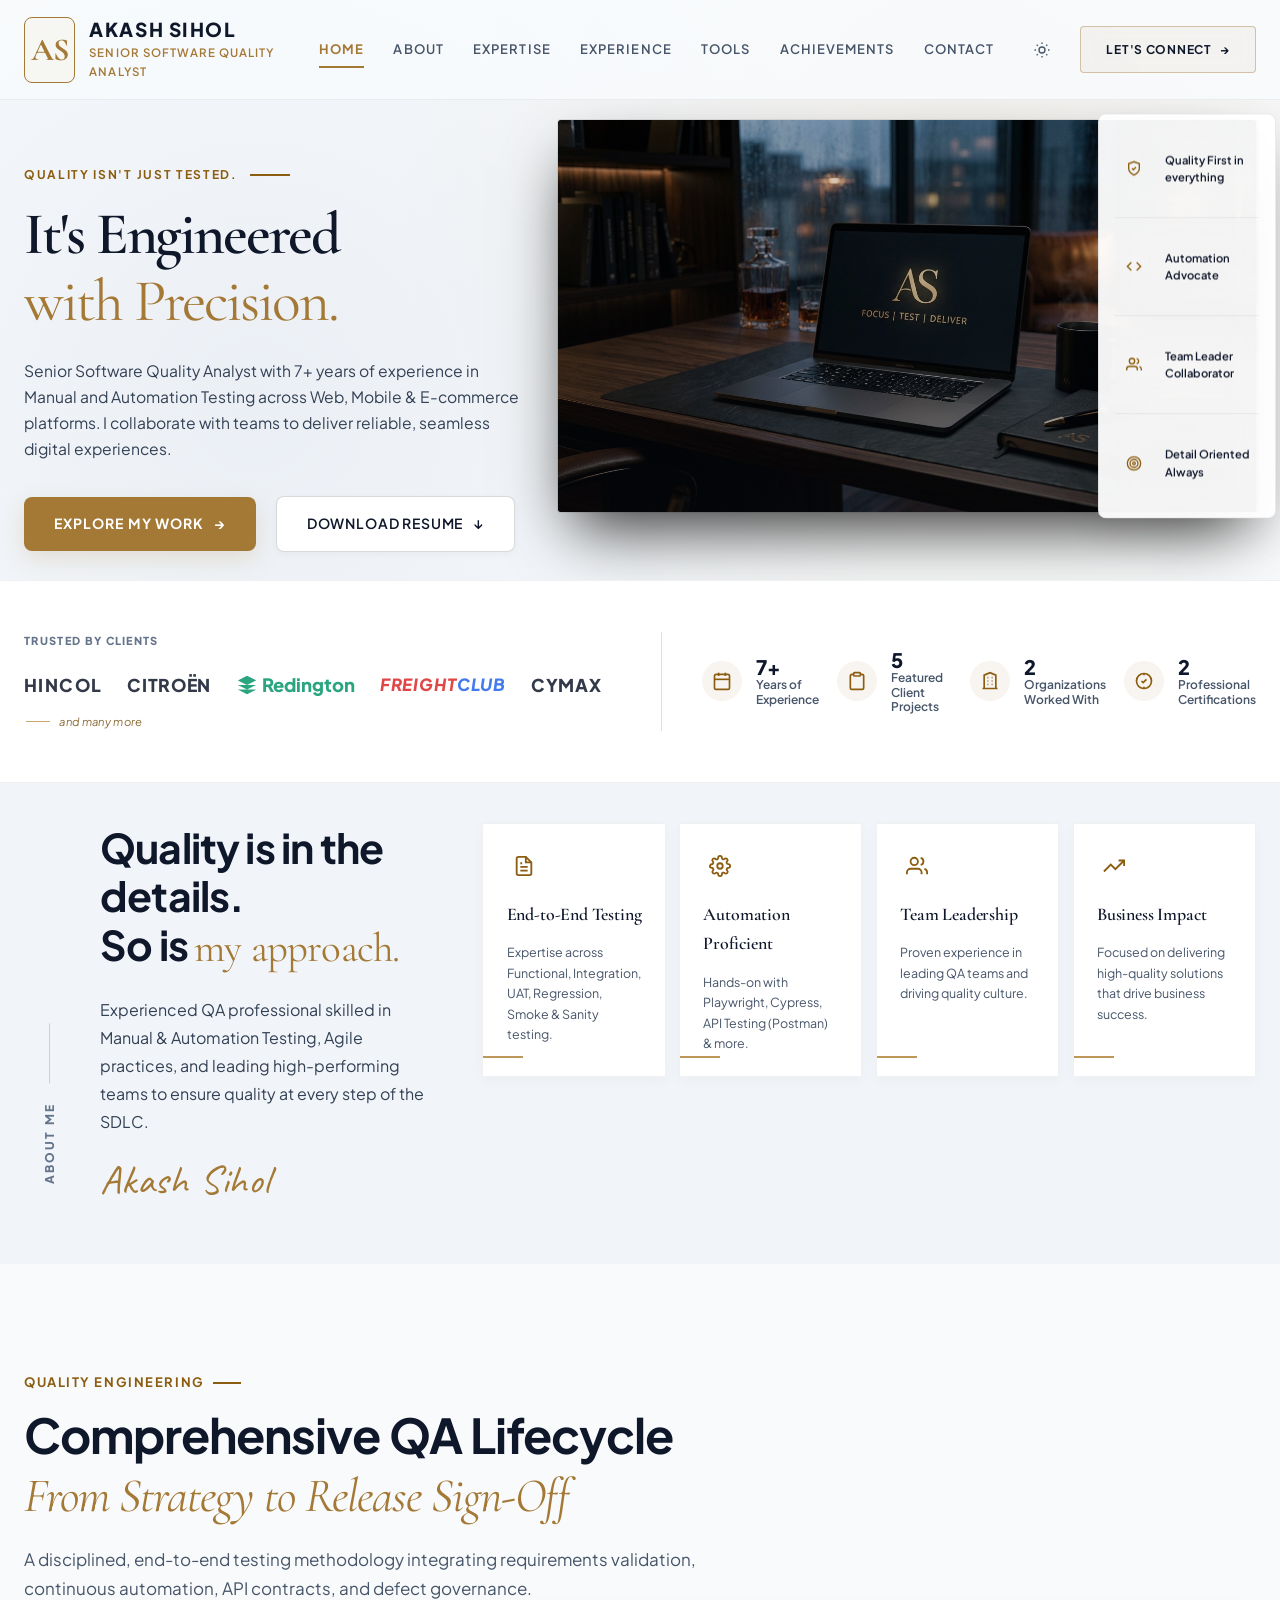
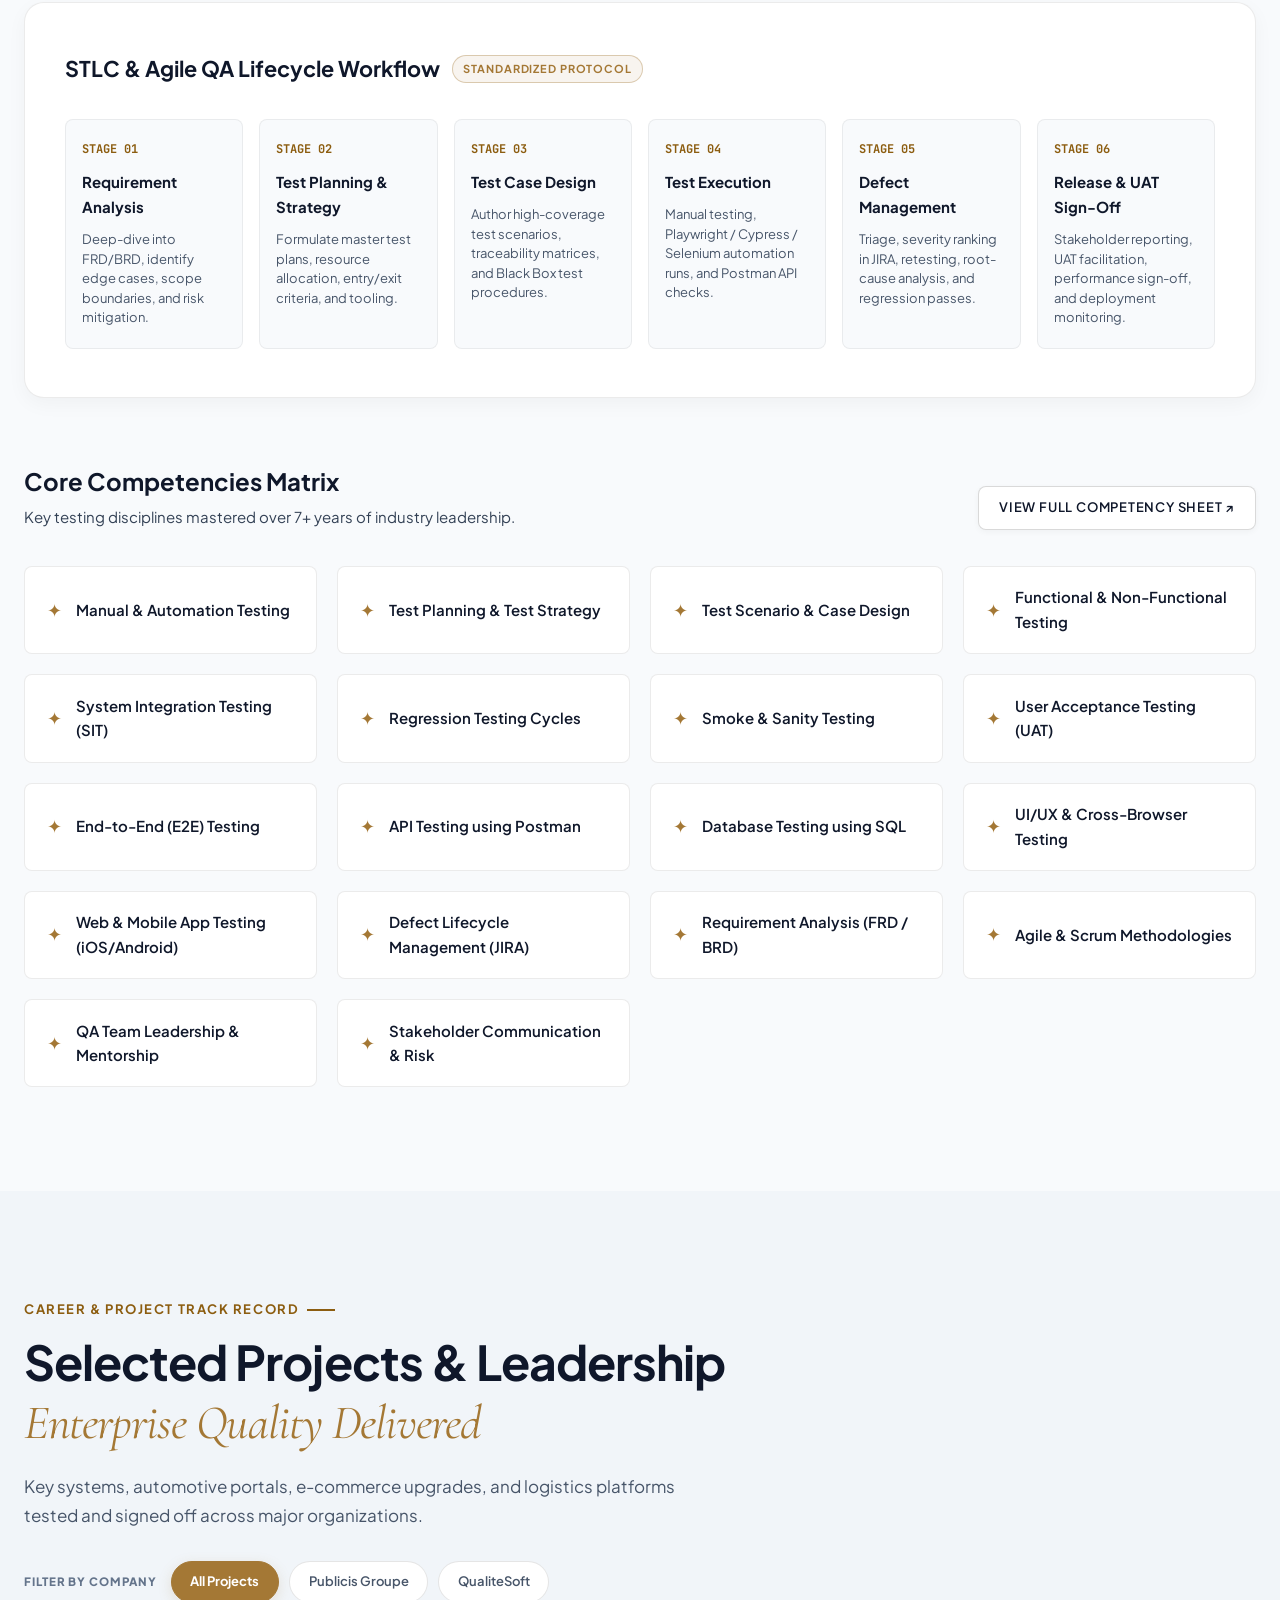
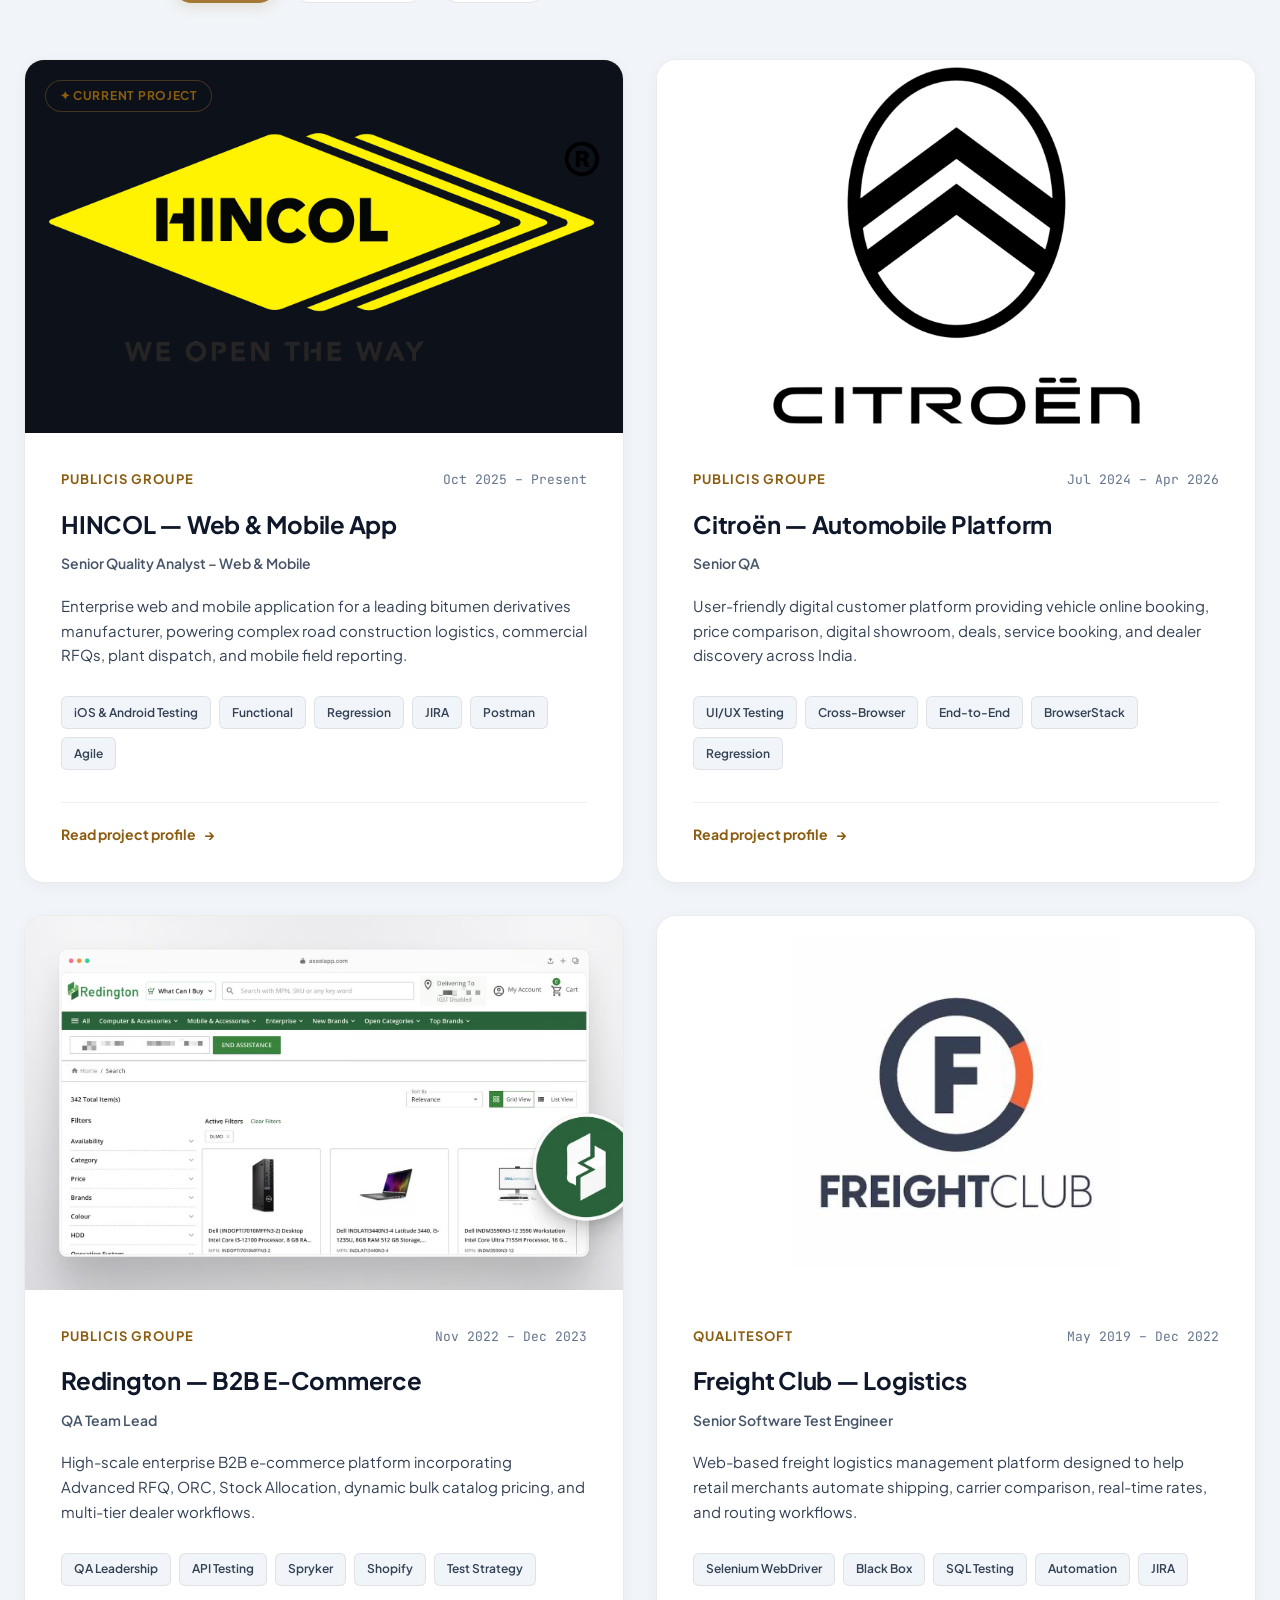
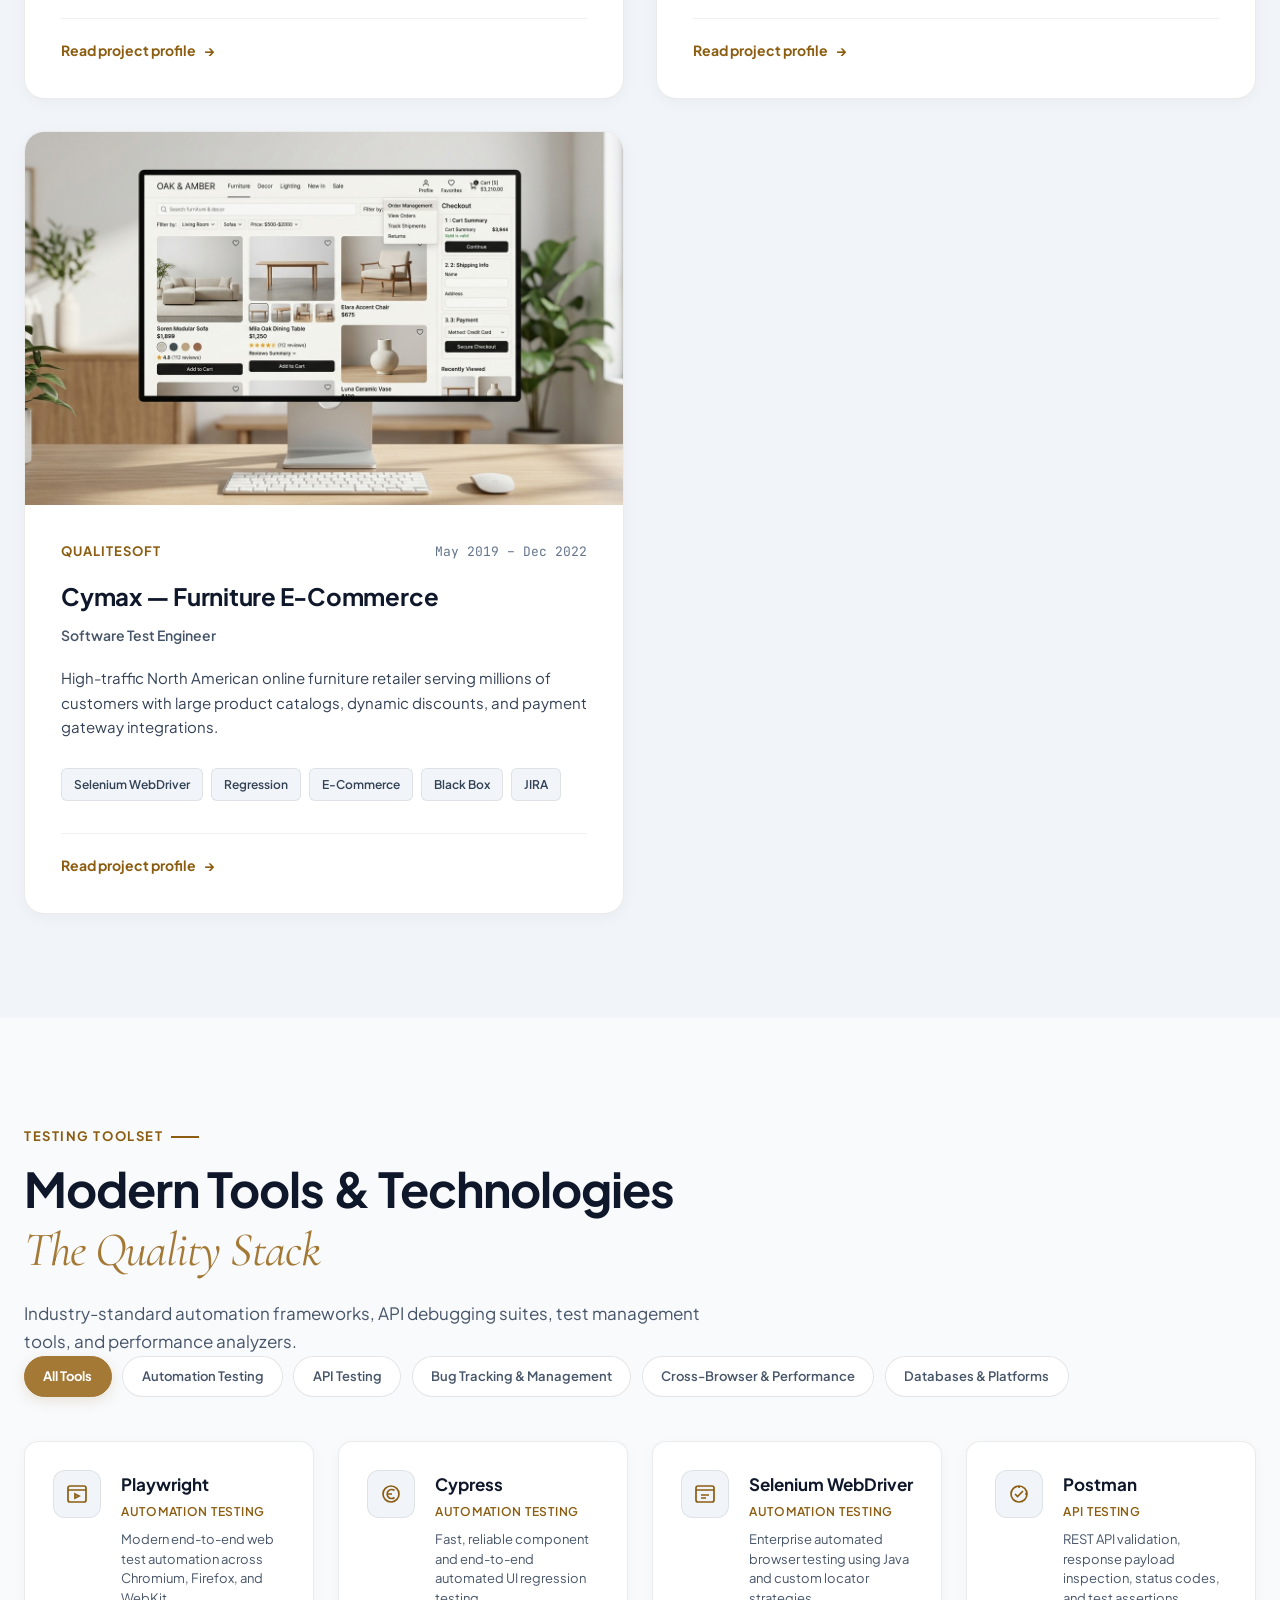
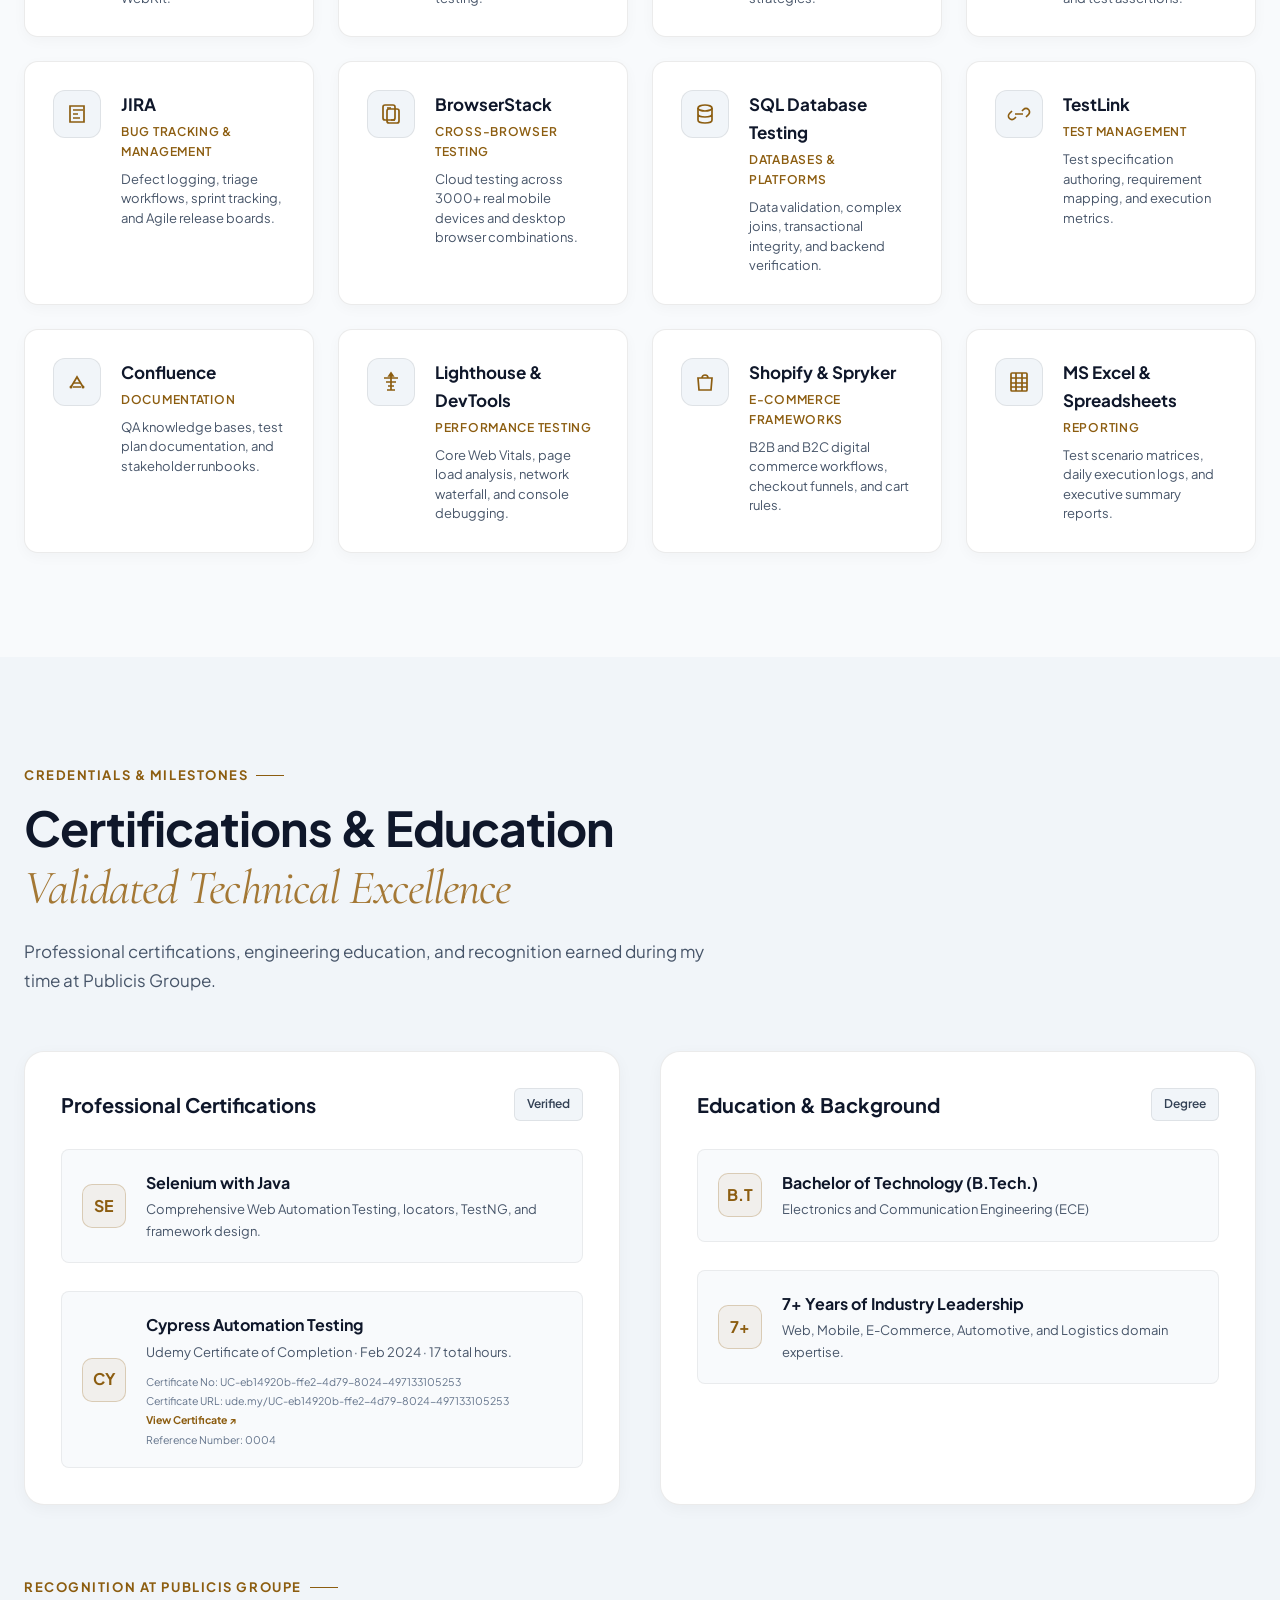
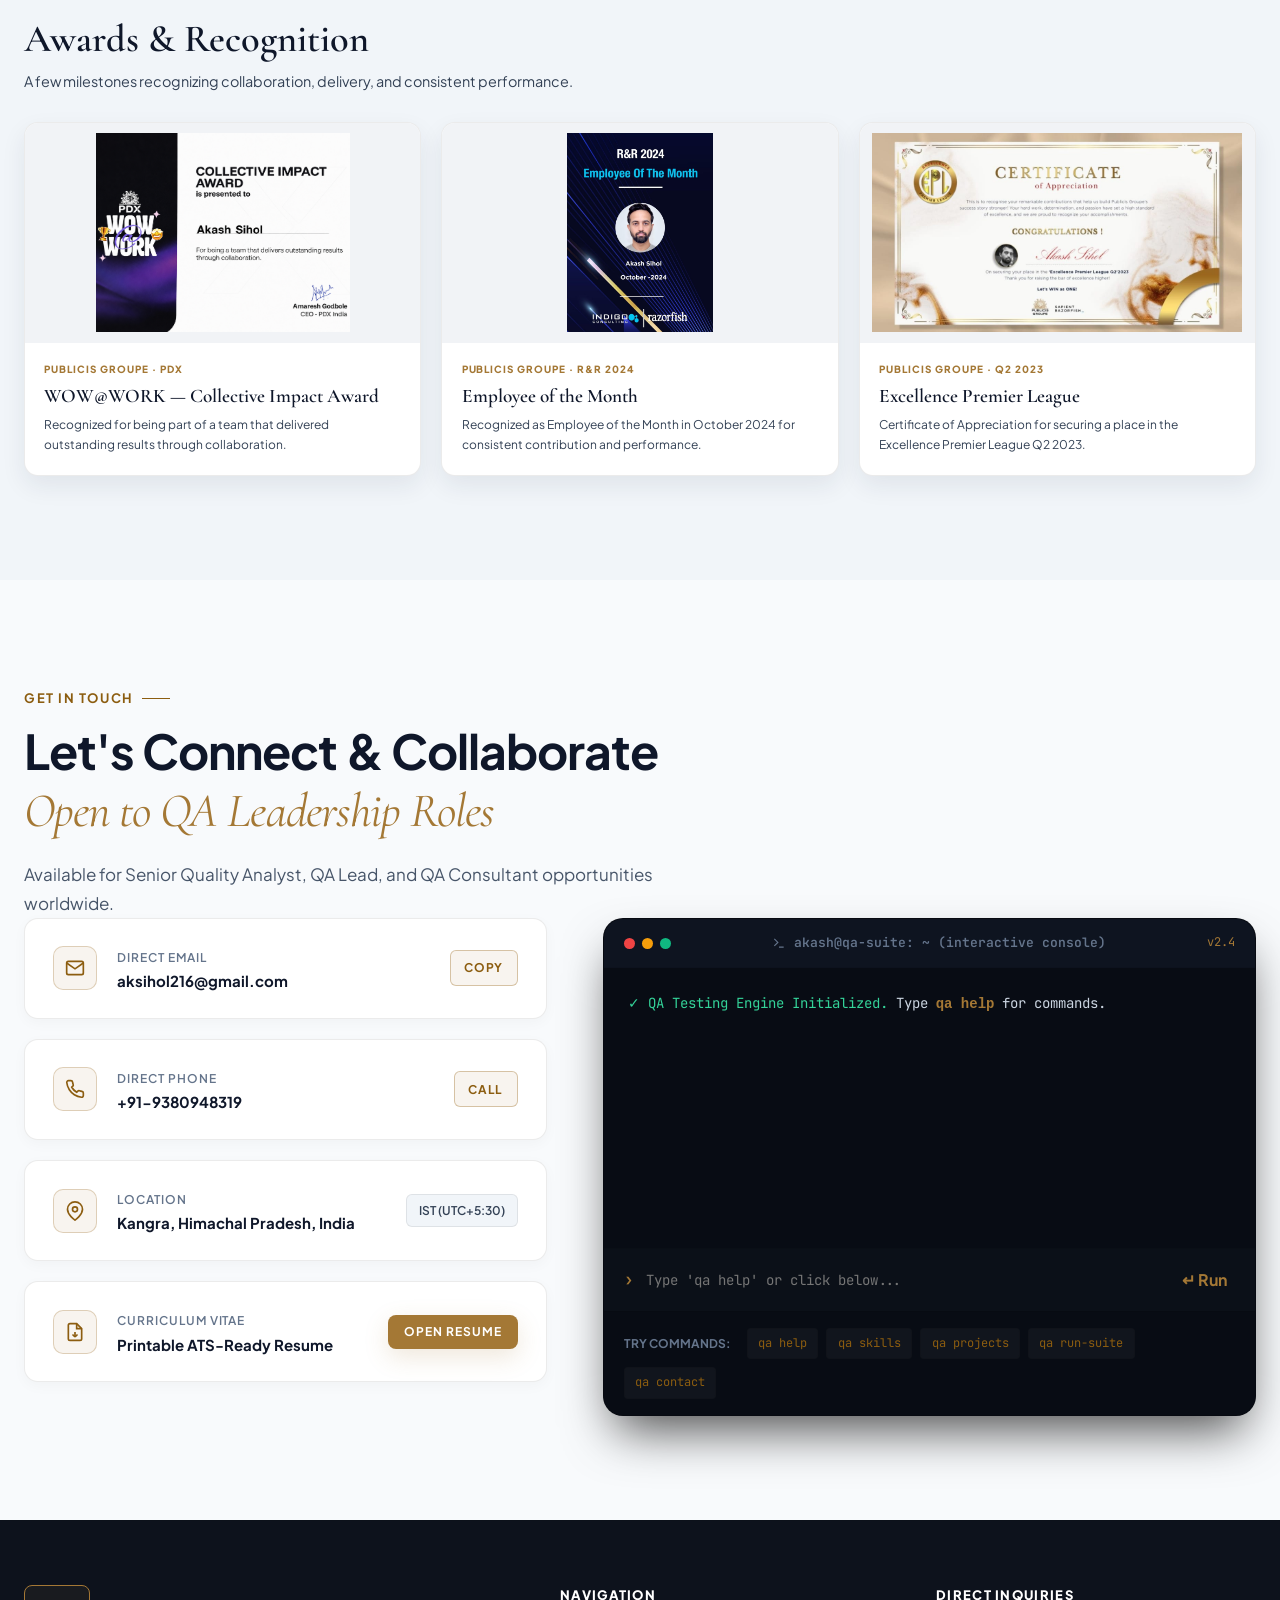
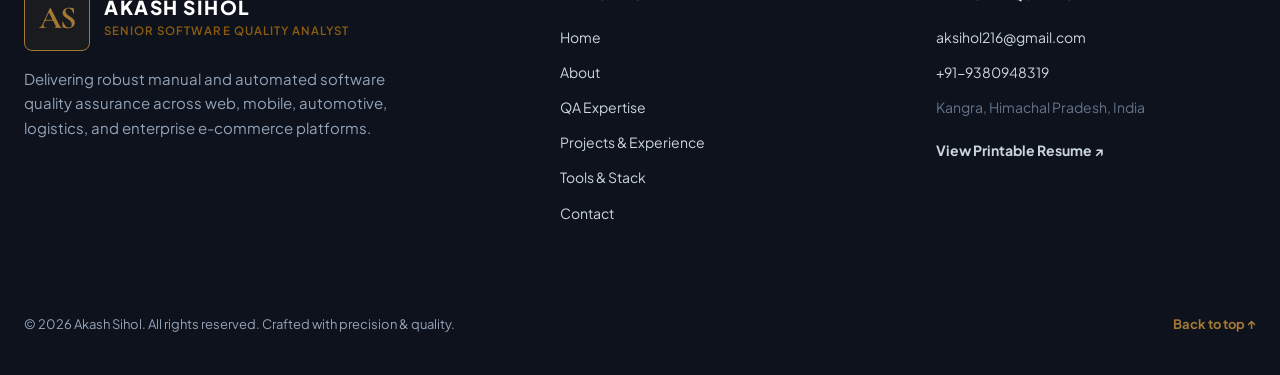
==== index.html @ 84b23ddd "Initial commit: Akash Sihol Portfolio & Resume" ====
<!DOCTYPE html>
<html lang="en" data-theme="light">
<head>
  <meta charset="utf-8" />
  <meta name="viewport" content="width=device-width, initial-scale=1" />
  <meta name="theme-color" content="#f8f9fa" />
  <meta name="color-scheme" content="dark light" />
  <meta name="description" content="Akash Sihol — Senior Quality Analyst &amp; QA Lead with 7+ years of experience in Manual and Automation Testing across Web, Mobile &amp; E-Commerce platforms." />
  <meta name="author" content="Akash Sihol" />
  <meta name="robots" content="index, follow" />
  
  <!-- OpenGraph / Social Meta Tags -->
  <meta property="og:type" content="website" />
  <meta property="og:title" content="Akash Sihol | Senior Quality Analyst &amp; QA Lead" />
  <meta property="og:description" content="7+ years of QA excellence in Manual and Automation Testing across Web, Mobile, Automotive, Logistics &amp; E-Commerce platforms." />
  <meta property="og:image" content="./assets/hero-workspace.jpg" />
  <meta name="twitter:card" content="summary_large_image" />
  <meta name="twitter:title" content="Akash Sihol | Senior Quality Analyst &amp; QA Lead" />
  <meta name="twitter:description" content="7+ years of QA excellence in Manual and Automation Testing across Web, Mobile, Automotive, Logistics &amp; E-Commerce platforms." />
  <meta name="twitter:image" content="./assets/hero-workspace.jpg" />
  
  <title>Akash Sihol | Senior Quality Analyst &amp; QA Lead</title>
  <link rel="stylesheet" href="./style.css?v=20260819-6" />
  
  <!-- JSON-LD Structured Data for SEO -->
  <script type="application/ld+json">
  {
    "@context": "https://schema.org",
    "@type": "Person",
    "name": "Akash Sihol",
    "jobTitle": "Senior Quality Analyst & QA Lead",
    "worksFor": {
      "@type": "Organization",
      "name": "Publicis Groupe"
    },
    "telephone": "+91-9380948319",
    "email": "mailto:aksihol216@gmail.com",
    "address": {
      "@type": "PostalAddress",
      "addressLocality": "Kangra",
      "addressRegion": "Himachal Pradesh",
      "addressCountry": "IN"
    },
    "knowsAbout": [
      "Software Quality Assurance",
      "Manual Testing",
      "Automation Testing",
      "Playwright",
      "Cypress",
      "Selenium WebDriver",
      "Postman API Testing",
      "JIRA",
      "Agile Methodologies"
    ]
  }
  </script>
</head>
<body>

  <!-- Loading Animation -->
  <div class="page-loader" aria-hidden="true">
    <div class="loader-spinner"></div>
  </div>

  <!-- Accessibility Skip Navigation -->
  <a class="skip-link" href="#main-content">Skip to content</a>

  <!-- Top Scroll Progress Bar -->
  <div class="scroll-progress" aria-hidden="true"><span></span></div>

  <!-- Header & Navigation Bar -->
  <header class="site-header">
    <div class="container nav-container">
      <a class="brand" href="#home" aria-label="Akash Sihol Home">
        <div class="brand-logo-box">
          <span class="brand-monogram">AS</span>
        </div>
        <div class="brand-text">
          <span class="brand-name">Akash Sihol</span>
          <span class="brand-role">Senior Software Quality Analyst</span>
        </div>
      </a>

      <!-- Primary Navigation Links -->
      <nav class="nav-menu" id="primary-nav" aria-label="Primary navigation">
        <a class="nav-link" href="#home" aria-current="page">Home</a>
        <a class="nav-link" href="#about" aria-current="false">About</a>
        <a class="nav-link" href="#expertise" aria-current="false">Expertise</a>
        <a class="nav-link" href="#experience" aria-current="false">Experience</a>
        <a class="nav-link" href="#tools" aria-current="false">Tools</a>
        <a class="nav-link" href="#achievements" aria-current="false">Achievements</a>
        <a class="nav-link" href="#contact" aria-current="false">Contact</a>
        <div class="nav-theme-control">
          <button class="nav-theme-toggle" id="nav-theme-toggle" type="button" aria-label="Open theme options" aria-haspopup="menu" aria-expanded="false" title="Theme options">
            <svg viewBox="0 0 24 24" fill="none" stroke="currentColor" stroke-width="1.8" aria-hidden="true"><circle cx="12" cy="12" r="4"/><path d="M12 2v2M12 20v2M4.93 4.93l1.42 1.42M17.65 17.65l1.42 1.42M2 12h2M20 12h2M4.93 19.07l1.42-1.42M17.65 6.35l1.42-1.42"/></svg>
            <span>Theme</span>
            <strong data-theme-value>Light</strong>
            <span class="nav-theme-chevron" aria-hidden="true">⌄</span>
          </button>
          <div class="nav-theme-menu" role="menu">
            <button class="nav-theme-option" type="button" data-theme-choice="dark" role="menuitem">◐ <span>Dark</span></button>
            <button class="nav-theme-option" type="button" data-theme-choice="light" role="menuitem">☼ <span>Light</span></button>
            <button class="nav-theme-option" type="button" data-theme-choice="auto" role="menuitem">◌ <span>Auto</span></button>
          </div>
        </div>
      </nav>

      <!-- Action Buttons & Controls -->
      <div class="header-actions">
        <a class="btn-connect" href="#contact">
          Let's Connect <span class="arrow" aria-hidden="true">→</span>
        </a>

        <!-- Mobile Navigation Hamburger -->
        <button class="icon-btn mobile-toggle" id="mobile-toggle" type="button" aria-expanded="false" aria-label="Toggle navigation menu">
          <svg viewBox="0 0 24 24" fill="none" stroke="currentColor" stroke-width="2"><path d="M3 12h18M3 6h18M3 18h18"/></svg>
        </button>
      </div>
    </div>
  </header>

  <!-- Main Content -->
  <main id="main-content">

    <!-- ==========================================================================
         HERO SECTION (Matching Reference Screenshot)
         ========================================================================== -->
    <section class="hero-section" id="home" data-reveal>
      <div class="container hero-grid">
        <!-- Hero Content (Left) -->
        <div class="hero-content">
          <div class="hero-eyebrow">
            <span>Quality Isn't Just Tested.</span>
            <span class="hero-eyebrow-line" aria-hidden="true"></span>
          </div>

          <h1 class="hero-title">
            It's Engineered
            <span class="hero-title-accent">with Precision.</span>
          </h1>

          <p class="hero-description">
            Senior Software Quality Analyst with 7+ years of experience in Manual and Automation Testing across Web, Mobile &amp; E-commerce platforms. I collaborate with teams to deliver reliable, seamless digital experiences.
          </p>

          <div class="hero-actions">
            <a class="btn-primary" href="#experience">
              Explore My Work <span class="arrow" aria-hidden="true">→</span>
            </a>
            <a class="btn-glass" href="./resume.html" target="_blank" rel="noopener noreferrer">
              Download Resume <span aria-hidden="true">↓</span>
            </a>
          </div>
        </div>

        <!-- Hero Visual (Right) -->
        <div class="hero-visual">
          <div class="hero-visual-card">
            <div class="hero-img-wrap">
              <img class="hero-img" src="./assets/hero-workspace.jpg" alt="Akash Sihol QA Workspace with Laptop displaying FOCUS TEST DELIVER" width="1280" height="720" fetchpriority="high" />
              <div class="hero-visual-overlay"></div>
            </div>
          </div>

          <!-- Side Floating Badges Column (Far Right) -->
          <div class="hero-badge-column" aria-label="Key QA Principles">
            <div class="hero-badge-pill">
              <div class="hero-badge-icon">
                <svg viewBox="0 0 24 24" fill="none" stroke="currentColor" stroke-width="2"><path d="M12 22s8-4 8-10V5l-8-3-8 3v7c0 6 8 10 8 10z"/><path d="m9 12 2 2 4-4"/></svg>
              </div>
              <span class="hero-badge-text">Quality First in everything</span>
            </div>

            <div class="hero-badge-pill">
              <div class="hero-badge-icon">
                <svg viewBox="0 0 24 24" fill="none" stroke="currentColor" stroke-width="2"><polyline points="16 18 22 12 16 6"/><polyline points="8 6 2 12 8 18"/></svg>
              </div>
              <span class="hero-badge-text">Automation Advocate</span>
            </div>

            <div class="hero-badge-pill">
              <div class="hero-badge-icon">
                <svg viewBox="0 0 24 24" fill="none" stroke="currentColor" stroke-width="2"><path d="M17 21v-2a4 4 0 0 0-4-4H5a4 4 0 0 0-4 4v2"/><circle cx="9" cy="7" r="4"/><path d="M23 21v-2a4 4 0 0 0-3-3.87"/><path d="M16 3.13a4 4 0 0 1 0 7.75"/></svg>
              </div>
              <span class="hero-badge-text">Team Leader Collaborator</span>
            </div>

            <div class="hero-badge-pill">
              <div class="hero-badge-icon">
                <svg viewBox="0 0 24 24" fill="none" stroke="currentColor" stroke-width="2"><circle cx="12" cy="12" r="10"/><circle cx="12" cy="12" r="6"/><circle cx="12" cy="12" r="2"/></svg>
              </div>
              <span class="hero-badge-text">Detail Oriented Always</span>
            </div>
          </div>
        </div>
      </div>
    </section>

    <!-- ==========================================================================
         TRUSTED BY CLIENTS & STATS BANNER
         ========================================================================== -->
    <div class="trusted-banner" data-reveal>
      <div class="container trusted-banner-grid">
        <!-- Logos -->
        <div class="trusted-logos-wrap">
          <span class="trusted-label">Trusted By Clients</span>
          <div class="trusted-logos">
            <div class="trusted-logo-items">
              <div class="trusted-logo-item" title="HINCOL">
                <span style="font-weight: 900; font-size: 1.1rem; letter-spacing: 0.08em;">HINCOL</span>
              </div>
              <div class="trusted-logo-item" title="Citroën">
                <span style="font-weight: 800; font-size: 1.1rem; letter-spacing: 0.04em;">CITROËN</span>
              </div>
              <div class="trusted-logo-item" title="Redington">
                <span style="color: #059669; font-weight: 800; font-size: 1.15rem; display: flex; align-items: center; gap: 4px;">
                  <svg width="18" height="18" viewBox="0 0 24 24" fill="currentColor"><path d="M12 2L2 7l10 5 10-5-10-5zM2 17l10 5 10-5M2 12l10 5 10-5"/></svg>
                  Redington
                </span>
              </div>
              <div class="trusted-logo-item" title="Freight Club">
                <span style="color: #dc2626; font-weight: 900; font-size: 1.05rem; font-style: italic; letter-spacing: 0.05em;">FREIGHT<span style="color: #2563eb;">CLUB</span></span>
              </div>
              <div class="trusted-logo-item" title="Cymax">
                <span style="font-weight: 800; font-size: 1.1rem; letter-spacing: 0.04em;">CYMAX</span>
              </div>
            </div>
            <span class="trusted-more">and many more</span>
          </div>
        </div>

        <!-- Quick Stats -->
        <div class="trusted-stats">
          <div class="stat-pill">
            <div class="stat-pill-icon">
              <svg viewBox="0 0 24 24" fill="none" stroke="currentColor" stroke-width="2"><rect x="3" y="4" width="18" height="18" rx="2" ry="2"/><line x1="16" y1="2" x2="16" y2="6"/><line x1="8" y1="2" x2="8" y2="6"/><line x1="3" y1="10" x2="21" y2="10"/></svg>
            </div>
            <div class="stat-pill-info">
              <span class="stat-pill-number" data-counter data-target="7" data-suffix="+">7+</span>
              <span class="stat-pill-title">Years of Experience</span>
            </div>
          </div>

          <div class="stat-pill">
            <div class="stat-pill-icon">
              <svg viewBox="0 0 24 24" fill="none" stroke="currentColor" stroke-width="2"><path d="M16 4h2a2 2 0 0 1 2 2v14a2 2 0 0 1-2 2H6a2 2 0 0 1-2-2V6a2 2 0 0 1 2-2h2"/><rect x="8" y="2" width="8" height="4" rx="1" ry="1"/></svg>
            </div>
            <div class="stat-pill-info">
              <span class="stat-pill-number" data-counter data-target="5">5</span>
              <span class="stat-pill-title">Featured Client Projects</span>
            </div>
          </div>

          <div class="stat-pill">
            <div class="stat-pill-icon">
              <svg viewBox="0 0 24 24" fill="none" stroke="currentColor" stroke-width="2"><path d="M3 21h18M5 21V5l7-3 7 3v16M9 8h1M14 8h1M9 12h1M14 12h1M9 16h1M14 16h1"/></svg>
            </div>
            <div class="stat-pill-info">
              <span class="stat-pill-number" data-counter data-target="2">2</span>
              <span class="stat-pill-title">Organizations Worked With</span>
            </div>
          </div>

          <div class="stat-pill">
            <div class="stat-pill-icon">
              <svg viewBox="0 0 24 24" fill="none" stroke="currentColor" stroke-width="2"><circle cx="12" cy="12" r="9"/><path d="m9 12 2 2 4-4M12 3v2M12 19v2"/></svg>
            </div>
            <div class="stat-pill-info">
              <span class="stat-pill-number" data-counter data-target="2">2</span>
              <span class="stat-pill-title">Professional Certifications</span>
            </div>
          </div>
        </div>
      </div>
    </div>

    <!-- ==========================================================================
         ABOUT ME SECTION (Matching Reference Screenshot)
         ========================================================================== -->
    <section class="section about-section" id="about">
      <div class="container about-grid-layout" data-reveal>
        <!-- Vertical Label -->
        <div class="about-vertical-label">
          <span>ABOUT ME</span>
        </div>

        <!-- Narrative Column -->
        <div class="about-left-col">
          <h2 class="about-headline">
            Quality is in the details.<br />
            So is <span class="highlight-gold">my approach.</span>
          </h2>

          <p class="about-summary-text">
            Experienced QA professional skilled in Manual &amp; Automation Testing, Agile practices, and leading high-performing teams to ensure quality at every step of the SDLC.
          </p>

          <div class="about-signature-wrap">
            <span class="about-signature-img">Akash Sihol</span>
          </div>
        </div>

        <!-- 4 Feature Cards (Right) -->
        <div class="about-cards-grid">
          <!-- Card 1 -->
          <div class="about-feature-card">
            <div class="feature-card-icon">
              <svg viewBox="0 0 24 24" fill="none" stroke="currentColor" stroke-width="2"><path d="M14 2H6a2 2 0 0 0-2 2v16a2 2 0 0 0 2 2h12a2 2 0 0 0 2-2V8z"/><polyline points="14 2 14 8 20 8"/><line x1="16" y1="13" x2="8" y2="13"/><line x1="16" y1="17" x2="8" y2="17"/><polyline points="10 9 9 9 8 9"/></svg>
            </div>
            <h3 class="feature-card-title">End-to-End Testing</h3>
            <p class="feature-card-body">
              Expertise across Functional, Integration, UAT, Regression, Smoke &amp; Sanity testing.
            </p>
          </div>

          <!-- Card 2 -->
          <div class="about-feature-card">
            <div class="feature-card-icon">
              <svg viewBox="0 0 24 24" fill="none" stroke="currentColor" stroke-width="2"><circle cx="12" cy="12" r="3"/><path d="M19.4 15a1.65 1.65 0 0 0 .33 1.82l.06.06a2 2 0 0 1 0 2.83 2 2 0 0 1-2.83 0l-.06-.06a1.65 1.65 0 0 0-1.82-.33 1.65 1.65 0 0 0-1 1.51V21a2 2 0 0 1-2 2 2 2 0 0 1-2-2v-.09A1.65 1.65 0 0 0 9 19.4a1.65 1.65 0 0 0-1.82.33l-.06.06a2 2 0 0 1-2.83 0 2 2 0 0 1 0-2.83l.06-.06a1.65 1.65 0 0 0 .33-1.82 1.65 1.65 0 0 0-1.51-1H3a2 2 0 0 1-2-2 2 2 0 0 1 2-2h.09A1.65 1.65 0 0 0 4.6 9a1.65 1.65 0 0 0-.33-1.82l-.06-.06a2 2 0 0 1 0-2.83 2 2 0 0 1 2.83 0l.06.06a1.65 1.65 0 0 0 1.82.33H9a1.65 1.65 0 0 0 1-1.51V3a2 2 0 0 1 2-2 2 2 0 0 1 2 2v.09a1.65 1.65 0 0 0 1 1.51 1.65 1.65 0 0 0 1.82-.33l.06-.06a2 2 0 0 1 2.83 0 2 2 0 0 1 0 2.83l-.06.06a1.65 1.65 0 0 0-.33 1.82V9a1.65 1.65 0 0 0 1.51 1H21a2 2 0 0 1 2 2 2 2 0 0 1-2 2h-.09a1.65 1.65 0 0 0-1.51 1z"/></svg>
            </div>
            <h3 class="feature-card-title">Automation Proficient</h3>
            <p class="feature-card-body">
              Hands-on with Playwright, Cypress, API Testing (Postman) &amp; more.
            </p>
          </div>

          <!-- Card 3 -->
          <div class="about-feature-card">
            <div class="feature-card-icon">
              <svg viewBox="0 0 24 24" fill="none" stroke="currentColor" stroke-width="2"><path d="M17 21v-2a4 4 0 0 0-4-4H5a4 4 0 0 0-4 4v2"/><circle cx="9" cy="7" r="4"/><path d="M23 21v-2a4 4 0 0 0-3-3.87"/><path d="M16 3.13a4 4 0 0 1 0 7.75"/></svg>
            </div>
            <h3 class="feature-card-title">Team Leadership</h3>
            <p class="feature-card-body">
              Proven experience in leading QA teams and driving quality culture.
            </p>
          </div>

          <!-- Card 4 -->
          <div class="about-feature-card">
            <div class="feature-card-icon">
              <svg viewBox="0 0 24 24" fill="none" stroke="currentColor" stroke-width="2"><polyline points="23 6 13.5 15.5 8.5 10.5 1 18"/><polyline points="17 6 23 6 23 12"/></svg>
            </div>
            <h3 class="feature-card-title">Business Impact</h3>
            <p class="feature-card-body">
              Focused on delivering high-quality solutions that drive business success.
            </p>
          </div>
        </div>
      </div>
    </section>

    <!-- ==========================================================================
         EXPERTISE & QA LIFECYCLE SECTION
         ========================================================================== -->
    <section class="section expertise-section" id="expertise">
      <div class="container">
        <div class="section-heading" data-reveal>
          <span class="section-tag">Quality Engineering</span>
          <h2 class="section-title">Comprehensive QA Lifecycle <br /><em>From Strategy to Release Sign-Off</em></h2>
          <p class="section-desc">A disciplined, end-to-end testing methodology integrating requirements validation, continuous automation, API contracts, and defect governance.</p>
        </div>

        <!-- QA Pipeline Workflow -->
        <div class="qa-workflow-shell" data-reveal>
          <div class="qa-workflow-title">
            <span>STLC &amp; Agile QA Lifecycle Workflow</span>
            <span class="badge">Standardized Protocol</span>
          </div>
          <div class="qa-pipeline-grid">
            <div class="qa-pipeline-step">
              <span class="qa-step-num">STAGE 01</span>
              <h4 class="qa-step-name">Requirement Analysis</h4>
              <p class="qa-step-desc">Deep-dive into FRD/BRD, identify edge cases, scope boundaries, and risk mitigation.</p>
            </div>

            <div class="qa-pipeline-step">
              <span class="qa-step-num">STAGE 02</span>
              <h4 class="qa-step-name">Test Planning &amp; Strategy</h4>
              <p class="qa-step-desc">Formulate master test plans, resource allocation, entry/exit criteria, and tooling.</p>
            </div>

            <div class="qa-pipeline-step">
              <span class="qa-step-num">STAGE 03</span>
              <h4 class="qa-step-name">Test Case Design</h4>
              <p class="qa-step-desc">Author high-coverage test scenarios, traceability matrices, and Black Box test procedures.</p>
            </div>

            <div class="qa-pipeline-step">
              <span class="qa-step-num">STAGE 04</span>
              <h4 class="qa-step-name">Test Execution</h4>
              <p class="qa-step-desc">Manual testing, Playwright / Cypress / Selenium automation runs, and Postman API checks.</p>
            </div>

            <div class="qa-pipeline-step">
              <span class="qa-step-num">STAGE 05</span>
              <h4 class="qa-step-name">Defect Management</h4>
              <p class="qa-step-desc">Triage, severity ranking in JIRA, retesting, root-cause analysis, and regression passes.</p>
            </div>

            <div class="qa-pipeline-step">
              <span class="qa-step-num">STAGE 06</span>
              <h4 class="qa-step-name">Release &amp; UAT Sign-Off</h4>
              <p class="qa-step-desc">Stakeholder reporting, UAT facilitation, performance sign-off, and deployment monitoring.</p>
            </div>
          </div>
        </div>

        <!-- Core Competencies Matrix -->
        <div class="competencies-header" data-reveal>
          <div>
            <h3 style="font-size: 1.5rem; font-weight: 700; color: var(--text-heading);">Core Competencies Matrix</h3>
            <p style="color: var(--text-secondary); font-size: 0.9375rem; margin-top: 0.25rem;">Key testing disciplines mastered over 7+ years of industry leadership.</p>
          </div>
          <a class="btn-glass" href="./resume.html" target="_blank" style="padding: 0.65rem 1.25rem; font-size: 0.8125rem;">View Full Competency Sheet ↗</a>
        </div>

        <div class="competencies-tag-cloud" data-reveal>
          <div class="competency-item"><span class="competency-icon">✦</span><span class="competency-label">Manual &amp; Automation Testing</span></div>
          <div class="competency-item"><span class="competency-icon">✦</span><span class="competency-label">Test Planning &amp; Test Strategy</span></div>
          <div class="competency-item"><span class="competency-icon">✦</span><span class="competency-label">Test Scenario &amp; Case Design</span></div>
          <div class="competency-item"><span class="competency-icon">✦</span><span class="competency-label">Functional &amp; Non-Functional Testing</span></div>
          <div class="competency-item"><span class="competency-icon">✦</span><span class="competency-label">System Integration Testing (SIT)</span></div>
          <div class="competency-item"><span class="competency-icon">✦</span><span class="competency-label">Regression Testing Cycles</span></div>
          <div class="competency-item"><span class="competency-icon">✦</span><span class="competency-label">Smoke &amp; Sanity Testing</span></div>
          <div class="competency-item"><span class="competency-icon">✦</span><span class="competency-label">User Acceptance Testing (UAT)</span></div>
          <div class="competency-item"><span class="competency-icon">✦</span><span class="competency-label">End-to-End (E2E) Testing</span></div>
          <div class="competency-item"><span class="competency-icon">✦</span><span class="competency-label">API Testing using Postman</span></div>
          <div class="competency-item"><span class="competency-icon">✦</span><span class="competency-label">Database Testing using SQL</span></div>
          <div class="competency-item"><span class="competency-icon">✦</span><span class="competency-label">UI/UX &amp; Cross-Browser Testing</span></div>
          <div class="competency-item"><span class="competency-icon">✦</span><span class="competency-label">Web &amp; Mobile App Testing (iOS/Android)</span></div>
          <div class="competency-item"><span class="competency-icon">✦</span><span class="competency-label">Defect Lifecycle Management (JIRA)</span></div>
          <div class="competency-item"><span class="competency-icon">✦</span><span class="competency-label">Requirement Analysis (FRD / BRD)</span></div>
          <div class="competency-item"><span class="competency-icon">✦</span><span class="competency-label">Agile &amp; Scrum Methodologies</span></div>
          <div class="competency-item"><span class="competency-icon">✦</span><span class="competency-label">QA Team Leadership &amp; Mentorship</span></div>
          <div class="competency-item"><span class="competency-icon">✦</span><span class="competency-label">Stakeholder Communication &amp; Risk</span></div>
        </div>
      </div>
    </section>

    <!-- ==========================================================================
         EXPERIENCE & SELECTED PROJECTS SECTION
         ========================================================================== -->
    <section class="section projects-section" id="experience">
      <div class="container">
        <div class="section-heading" data-reveal>
          <span class="section-tag">Career &amp; Project Track Record</span>
          <h2 class="section-title">Selected Projects &amp; Leadership <br /><em>Enterprise Quality Delivered</em></h2>
          <p class="section-desc">Key systems, automotive portals, e-commerce upgrades, and logistics platforms tested and signed off across major organizations.</p>
        </div>

        <div class="projects-filter-bar" data-reveal aria-label="Filter projects by company">
          <span class="projects-filter-label">Filter by company</span>
          <button class="projects-filter-btn is-active" type="button" data-project-filter="all" aria-pressed="true">All Projects</button>
          <button class="projects-filter-btn" type="button" data-project-filter="publicis" aria-pressed="false">Publicis Groupe</button>
          <button class="projects-filter-btn" type="button" data-project-filter="qualitesoft" aria-pressed="false">QualiteSoft</button>
        </div>

        <div class="project-grid">

          <!-- 1. HINCOL (Featured) -->
          <article class="project-card project-card--hincol" data-reveal data-company="publicis">
            <div class="project-media-wrap">
              <span class="project-badge-pill">✦ Current Project</span>
              <img class="project-media" src="./assets/hincol-crm.png" alt="HINCOL Web and Mobile Project interface" loading="lazy" />
            </div>
            <div class="project-content">
              <div>
                <div class="project-meta-row">
                  <span class="project-company">Publicis Groupe</span>
                  <span class="project-period">Oct 2025 – Present</span>
                </div>
                <h3 class="project-title">HINCOL — Web &amp; Mobile App</h3>
                <p class="project-role-badge">Senior Quality Analyst – Web &amp; Mobile</p>
                <p class="project-description">
                  Enterprise web and mobile application for a leading bitumen derivatives manufacturer, powering complex road construction logistics, commercial RFQs, plant dispatch, and mobile field reporting.
                </p>
                <div class="project-tags">
                  <span class="tag">iOS &amp; Android Testing</span>
                  <span class="tag">Functional</span>
                  <span class="tag">Regression</span>
                  <span class="tag">JIRA</span>
                  <span class="tag">Postman</span>
                  <span class="tag">Agile</span>
                </div>
              </div>
              <div class="project-card-footer">
                <button class="btn-project-read" type="button" data-open-project="hincol">
                  Read project profile <span aria-hidden="true">→</span>
                </button>
              </div>
            </div>
          </article>

          <!-- 2. Citroen -->
          <article class="project-card" data-reveal data-company="publicis">
            <div class="project-media-wrap">
              <img class="project-media" src="./assets/citroen.png" alt="Citroën Automobile Platform interface" loading="lazy" />
            </div>
            <div class="project-content">
              <div>
                <div class="project-meta-row">
                  <span class="project-company">Publicis Groupe</span>
                  <span class="project-period">Jul 2024 – Apr 2026</span>
                </div>
                <h3 class="project-title">Citroën — Automobile Platform</h3>
                <p class="project-role-badge">Senior QA</p>
                <p class="project-description">
                  User-friendly digital customer platform providing vehicle online booking, price comparison, digital showroom, deals, service booking, and dealer discovery across India.
                </p>
                <div class="project-tags">
                  <span class="tag">UI/UX Testing</span>
                  <span class="tag">Cross-Browser</span>
                  <span class="tag">End-to-End</span>
                  <span class="tag">BrowserStack</span>
                  <span class="tag">Regression</span>
                </div>
              </div>
              <div class="project-card-footer">
                <button class="btn-project-read" type="button" data-open-project="citroen">
                  Read project profile <span aria-hidden="true">→</span>
                </button>
              </div>
            </div>
          </article>

          <!-- 3. Redington -->
          <article class="project-card" data-reveal data-company="publicis">
            <div class="project-media-wrap">
              <img class="project-media" src="./assets/redington-catalogue-fixed.png" alt="Redington B2B product catalogue and search interface" loading="lazy" />
            </div>
            <div class="project-content">
              <div>
                <div class="project-meta-row">
                  <span class="project-company">Publicis Groupe</span>
                  <span class="project-period">Nov 2022 – Dec 2023</span>
                </div>
                <h3 class="project-title">Redington — B2B E-Commerce</h3>
                <p class="project-role-badge">QA Team Lead</p>
                <p class="project-description">
                  High-scale enterprise B2B e-commerce platform incorporating Advanced RFQ, ORC, Stock Allocation, dynamic bulk catalog pricing, and multi-tier dealer workflows.
                </p>
                <div class="project-tags">
                  <span class="tag">QA Leadership</span>
                  <span class="tag">API Testing</span>
                  <span class="tag">Spryker</span>
                  <span class="tag">Shopify</span>
                  <span class="tag">Test Strategy</span>
                </div>
              </div>
              <div class="project-card-footer">
                <button class="btn-project-read" type="button" data-open-project="redington">
                  Read project profile <span aria-hidden="true">→</span>
                </button>
              </div>
            </div>
          </article>

          <!-- 4. Freight Club -->
          <article class="project-card project-card--logo" data-reveal data-company="qualitesoft">
            <div class="project-media-wrap">
              <img class="project-media" src="./assets/freight-club-fixed.png" alt="Freight Club logo" loading="lazy" />
            </div>
            <div class="project-content">
              <div>
                <div class="project-meta-row">
                  <span class="project-company">QualiteSoft</span>
                  <span class="project-period">May 2019 – Dec 2022</span>
                </div>
                <h3 class="project-title">Freight Club — Logistics</h3>
                <p class="project-role-badge">Senior Software Test Engineer</p>
                <p class="project-description">
                  Web-based freight logistics management platform designed to help retail merchants automate shipping, carrier comparison, real-time rates, and routing workflows.
                </p>
                <div class="project-tags">
                  <span class="tag">Selenium WebDriver</span>
                  <span class="tag">Black Box</span>
                  <span class="tag">SQL Testing</span>
                  <span class="tag">Automation</span>
                  <span class="tag">JIRA</span>
                </div>
              </div>
              <div class="project-card-footer">
                <button class="btn-project-read" type="button" data-open-project="freight-club">
                  Read project profile <span aria-hidden="true">→</span>
                </button>
              </div>
            </div>
          </article>

          <!-- 5. Cymax -->
          <article class="project-card" data-reveal data-company="qualitesoft">
            <div class="project-media-wrap">
              <img class="project-media" src="./assets/cymax-retail.jpg" alt="Cymax Furniture E-Commerce Retail platform" loading="lazy" />
            </div>
            <div class="project-content">
              <div>
                <div class="project-meta-row">
                  <span class="project-company">QualiteSoft</span>
                  <span class="project-period">May 2019 – Dec 2022</span>
                </div>
                <h3 class="project-title">Cymax — Furniture E-Commerce</h3>
                <p class="project-role-badge">Software Test Engineer</p>
                <p class="project-description">
                  High-traffic North American online furniture retailer serving millions of customers with large product catalogs, dynamic discounts, and payment gateway integrations.
                </p>
                <div class="project-tags">
                  <span class="tag">Selenium WebDriver</span>
                  <span class="tag">Regression</span>
                  <span class="tag">E-Commerce</span>
                  <span class="tag">Black Box</span>
                  <span class="tag">JIRA</span>
                </div>
              </div>
              <div class="project-card-footer">
                <button class="btn-project-read" type="button" data-open-project="cymax">
                  Read project profile <span aria-hidden="true">→</span>
                </button>
              </div>
            </div>
          </article>

        </div>
      </div>
    </section>

    <!-- ==========================================================================
         TOOLS & TECHNOLOGIES SECTION
         ========================================================================== -->
    <section class="section tools-section" id="tools">
      <div class="container">
        <div class="section-heading" data-reveal>
          <span class="section-tag">Testing Toolset</span>
          <h2 class="section-title">Modern Tools &amp; Technologies <br /><em>The Quality Stack</em></h2>
          <p class="section-desc">Industry-standard automation frameworks, API debugging suites, test management tools, and performance analyzers.</p>
        </div>

        <!-- Filter Bar -->
        <div class="tools-filter-bar" data-reveal>
          <button class="tools-filter-btn is-active" type="button" data-filter="all">All Tools</button>
          <button class="tools-filter-btn" type="button" data-filter="automation">Automation Testing</button>
          <button class="tools-filter-btn" type="button" data-filter="api">API Testing</button>
          <button class="tools-filter-btn" type="button" data-filter="management">Bug Tracking &amp; Management</button>
          <button class="tools-filter-btn" type="button" data-filter="cross-browser">Cross-Browser &amp; Performance</button>
          <button class="tools-filter-btn" type="button" data-filter="platform">Databases &amp; Platforms</button>
        </div>

        <!-- Tools Grid -->
        <div class="tools-grid" data-reveal>

          <!-- Playwright -->
          <div class="tool-card" data-category="automation">
            <div class="tool-icon-box"><svg viewBox="0 0 24 24" fill="none" stroke="currentColor" stroke-width="1.7" aria-hidden="true"><rect x="3" y="4" width="18" height="16" rx="2"/><path d="M3 8h18M10 12l4 2-4 2z"/></svg></div>
            <div class="tool-details">
              <h3 class="tool-name">Playwright</h3>
              <span class="tool-category">Automation Testing</span>
              <p class="tool-description">Modern end-to-end web test automation across Chromium, Firefox, and WebKit.</p>
            </div>
          </div>

          <!-- Cypress -->
          <div class="tool-card" data-category="automation">
            <div class="tool-icon-box"><svg viewBox="0 0 24 24" fill="none" stroke="currentColor" stroke-width="1.7" aria-hidden="true"><circle cx="12" cy="12" r="8"/><path d="M15.5 8.5a4.5 4.5 0 1 0 0 7M8 12h5"/></svg></div>
            <div class="tool-details">
              <h3 class="tool-name">Cypress</h3>
              <span class="tool-category">Automation Testing</span>
              <p class="tool-description">Fast, reliable component and end-to-end automated UI regression testing.</p>
            </div>
          </div>

          <!-- Selenium WebDriver -->
          <div class="tool-card" data-category="automation">
            <div class="tool-icon-box"><svg viewBox="0 0 24 24" fill="none" stroke="currentColor" stroke-width="1.7" aria-hidden="true"><rect x="3" y="4" width="18" height="16" rx="2"/><path d="M3 8h18M7 6h.01M10 6h.01M13 6h.01M8 13h8M8 16h5"/></svg></div>
            <div class="tool-details">
              <h3 class="tool-name">Selenium WebDriver</h3>
              <span class="tool-category">Automation Testing</span>
              <p class="tool-description">Enterprise automated browser testing using Java and custom locator strategies.</p>
            </div>
          </div>

          <!-- Postman -->
          <div class="tool-card" data-category="api">
            <div class="tool-icon-box"><svg viewBox="0 0 24 24" fill="none" stroke="currentColor" stroke-width="1.7" aria-hidden="true"><circle cx="12" cy="12" r="8"/><path d="m8 12 2.5 2.5L16 9M12 4v2M20 12h-2"/></svg></div>
            <div class="tool-details">
              <h3 class="tool-name">Postman</h3>
              <span class="tool-category">API Testing</span>
              <p class="tool-description">REST API validation, response payload inspection, status codes, and test assertions.</p>
            </div>
          </div>

          <!-- JIRA -->
          <div class="tool-card" data-category="management">
            <div class="tool-icon-box"><svg viewBox="0 0 24 24" fill="none" stroke="currentColor" stroke-width="1.7" aria-hidden="true"><path d="M5 4h14v16H5zM8 8h8M8 12h5M8 16h7"/><circle cx="17" cy="8" r="1" fill="currentColor" stroke="none"/></svg></div>
            <div class="tool-details">
              <h3 class="tool-name">JIRA</h3>
              <span class="tool-category">Bug Tracking &amp; Management</span>
              <p class="tool-description">Defect logging, triage workflows, sprint tracking, and Agile release boards.</p>
            </div>
          </div>

          <!-- BrowserStack -->
          <div class="tool-card" data-category="cross-browser">
            <div class="tool-icon-box"><svg viewBox="0 0 24 24" fill="none" stroke="currentColor" stroke-width="1.7" aria-hidden="true"><rect x="4" y="3" width="12" height="15" rx="2"/><rect x="8" y="7" width="12" height="14" rx="2"/><path d="M8 6h4M12 18h4"/></svg></div>
            <div class="tool-details">
              <h3 class="tool-name">BrowserStack</h3>
              <span class="tool-category">Cross-Browser Testing</span>
              <p class="tool-description">Cloud testing across 3000+ real mobile devices and desktop browser combinations.</p>
            </div>
          </div>

          <!-- SQL Database -->
          <div class="tool-card" data-category="platform">
            <div class="tool-icon-box"><svg viewBox="0 0 24 24" fill="none" stroke="currentColor" stroke-width="1.7" aria-hidden="true"><ellipse cx="12" cy="6" rx="7" ry="3"/><path d="M5 6v6c0 1.7 3.1 3 7 3s7-1.3 7-3V6M5 12v6c0 1.7 3.1 3 7 3s7-1.3 7-3v-6"/></svg></div>
            <div class="tool-details">
              <h3 class="tool-name">SQL Database Testing</h3>
              <span class="tool-category">Databases &amp; Platforms</span>
              <p class="tool-description">Data validation, complex joins, transactional integrity, and backend verification.</p>
            </div>
          </div>

          <!-- TestLink -->
          <div class="tool-card" data-category="management">
            <div class="tool-icon-box"><svg viewBox="0 0 24 24" fill="none" stroke="currentColor" stroke-width="1.7" aria-hidden="true"><path d="M9 15 7.5 16.5a3.5 3.5 0 0 1-5-5L5 9M15 9l1.5-1.5a3.5 3.5 0 0 1 5 5L19 15M8 12h8"/></svg></div>
            <div class="tool-details">
              <h3 class="tool-name">TestLink</h3>
              <span class="tool-category">Test Management</span>
              <p class="tool-description">Test specification authoring, requirement mapping, and execution metrics.</p>
            </div>
          </div>

          <!-- Confluence -->
          <div class="tool-card" data-category="management">
            <div class="tool-icon-box"><svg viewBox="0 0 24 24" fill="none" stroke="currentColor" stroke-width="1.7" aria-hidden="true"><path d="m6 17 6-10 6 10"/><path d="M8 17h8M9 13h6"/><circle cx="6" cy="17" r="1.5" fill="currentColor" stroke="none"/><circle cx="18" cy="17" r="1.5" fill="currentColor" stroke="none"/></svg></div>
            <div class="tool-details">
              <h3 class="tool-name">Confluence</h3>
              <span class="tool-category">Documentation</span>
              <p class="tool-description">QA knowledge bases, test plan documentation, and stakeholder runbooks.</p>
            </div>
          </div>

          <!-- Google Lighthouse -->
          <div class="tool-card" data-category="cross-browser">
            <div class="tool-icon-box"><svg viewBox="0 0 24 24" fill="none" stroke="currentColor" stroke-width="1.7" aria-hidden="true"><path d="M12 3v17M8 20h8M9 16h6M7 12h10M5 8h14"/><path d="m12 3 2 3h-4z"/></svg></div>
            <div class="tool-details">
              <h3 class="tool-name">Lighthouse &amp; DevTools</h3>
              <span class="tool-category">Performance Testing</span>
              <p class="tool-description">Core Web Vitals, page load analysis, network waterfall, and console debugging.</p>
            </div>
          </div>

          <!-- Shopify & Spryker -->
          <div class="tool-card" data-category="platform">
            <div class="tool-icon-box"><svg viewBox="0 0 24 24" fill="none" stroke="currentColor" stroke-width="1.7" aria-hidden="true"><path d="M5 8h14l-1 12H6L5 8zM9 8a3 3 0 0 1 6 0"/><path d="M9 12h.01M15 12h.01"/></svg></div>
            <div class="tool-details">
              <h3 class="tool-name">Shopify &amp; Spryker</h3>
              <span class="tool-category">E-Commerce Frameworks</span>
              <p class="tool-description">B2B and B2C digital commerce workflows, checkout funnels, and cart rules.</p>
            </div>
          </div>

          <!-- MS Excel -->
          <div class="tool-card" data-category="management">
            <div class="tool-icon-box"><svg viewBox="0 0 24 24" fill="none" stroke="currentColor" stroke-width="1.7" aria-hidden="true"><rect x="4" y="3" width="16" height="18" rx="1"/><path d="M4 8h16M4 13h16M4 17h16M9 3v18M15 3v18"/></svg></div>
            <div class="tool-details">
              <h3 class="tool-name">MS Excel &amp; Spreadsheets</h3>
              <span class="tool-category">Reporting</span>
              <p class="tool-description">Test scenario matrices, daily execution logs, and executive summary reports.</p>
            </div>
          </div>

        </div>
      </div>
    </section>

    <!-- ==========================================================================
         ACHIEVEMENTS, CERTIFICATIONS & EDUCATION SECTION
         ========================================================================== -->
    <section class="section achievements-section" id="achievements">
      <div class="container">
        <div class="section-heading" data-reveal>
          <span class="section-tag">Credentials &amp; Milestones</span>
          <h2 class="section-title">Certifications &amp; Education <br /><em>Validated Technical Excellence</em></h2>
          <p class="section-desc">Professional certifications, engineering education, and recognition earned during my time at Publicis Groupe.</p>
        </div>

        <div class="achievements-grid">
          <!-- Certifications Card -->
          <div class="cert-card" data-reveal>
            <div class="cert-card-header">
              <h3 class="cert-card-title">Professional Certifications</h3>
              <span class="tag">Verified</span>
            </div>

            <div class="cert-item">
              <div class="cert-icon">SE</div>
              <div class="cert-info">
                <h4>Selenium with Java</h4>
                <p>Comprehensive Web Automation Testing, locators, TestNG, and framework design.</p>
              </div>
            </div>

            <div class="cert-item">
              <div class="cert-icon">CY</div>
              <div class="cert-info">
                <h4>Cypress Automation Testing</h4>
                <p>Udemy Certificate of Completion · Feb 2024 · 17 total hours.</p>
                <div class="cert-verification">
                  <span>Certificate No: UC-eb14920b-ffe2-4d79-8024-497133105253</span>
                  <span>Certificate URL: ude.my/UC-eb14920b-ffe2-4d79-8024-497133105253</span>
                  <a href="./assets/cypress-certificate.jpeg" target="_blank" rel="noopener noreferrer">View Certificate ↗</a>
                  <span>Reference Number: 0004</span>
                </div>
              </div>
            </div>
          </div>

          <!-- Education & Highlights Card -->
          <div class="cert-card" data-reveal>
            <div class="cert-card-header">
              <h3 class="cert-card-title">Education &amp; Background</h3>
              <span class="tag">Degree</span>
            </div>

            <div class="cert-item">
              <div class="cert-icon">B.T</div>
              <div class="cert-info">
                <h4>Bachelor of Technology (B.Tech.)</h4>
                <p>Electronics and Communication Engineering (ECE)</p>
              </div>
            </div>

            <div class="cert-item">
              <div class="cert-icon">7+</div>
              <div class="cert-info">
                <h4>7+ Years of Industry Leadership</h4>
                <p>Web, Mobile, E-Commerce, Automotive, and Logistics domain expertise.</p>
              </div>
            </div>
          </div>
        </div>

        <div class="awards-heading" data-reveal>
          <span class="section-tag">Recognition at Publicis Groupe</span>
          <h3 class="awards-title">Awards &amp; Recognition</h3>
          <p class="awards-description">A few milestones recognizing collaboration, delivery, and consistent performance.</p>
        </div>

        <div class="awards-grid">
          <article class="award-card" data-reveal>
            <a class="award-image-link" href="./assets/wow-at-work-akash-sihol.png" target="_blank" rel="noopener noreferrer" aria-label="View WOW@WORK Collective Impact Award">
              <img src="./assets/wow-at-work-akash-sihol.png" alt="WOW@WORK Collective Impact Award presented to Akash Sihol" loading="lazy" />
            </a>
            <div class="award-card-content">
              <span class="award-company">Publicis Groupe · PDX</span>
              <h4>WOW@WORK — Collective Impact Award</h4>
              <p>Recognized for being part of a team that delivered outstanding results through collaboration.</p>
            </div>
          </article>

          <article class="award-card" data-reveal>
            <a class="award-image-link" href="./assets/employee-of-the-month.jpeg" target="_blank" rel="noopener noreferrer" aria-label="View Employee of the Month recognition">
              <img src="./assets/employee-of-the-month.jpeg" alt="R&amp;R 2024 Employee of the Month recognition for Akash Sihol, October 2024" loading="lazy" />
            </a>
            <div class="award-card-content">
              <span class="award-company">Publicis Groupe · R&amp;R 2024</span>
              <h4>Employee of the Month</h4>
              <p>Recognized as Employee of the Month in October 2024 for consistent contribution and performance.</p>
            </div>
          </article>

          <article class="award-card" data-reveal>
            <a class="award-image-link" href="./assets/excellence-premier-league.jpeg" target="_blank" rel="noopener noreferrer" aria-label="View Excellence Premier League certificate">
              <img src="./assets/excellence-premier-league.jpeg" alt="Certificate of Appreciation for Excellence Premier League Q2 2023 awarded to Akash Sihol" loading="lazy" />
            </a>
            <div class="award-card-content">
              <span class="award-company">Publicis Groupe · Q2 2023</span>
              <h4>Excellence Premier League</h4>
              <p>Certificate of Appreciation for securing a place in the Excellence Premier League Q2 2023.</p>
            </div>
          </article>
        </div>
      </div>
    </section>

    <!-- ==========================================================================
         CONTACT & QA TERMINAL SIMULATOR SECTION
         ========================================================================== -->
    <section class="section contact-section" id="contact">
      <div class="container">
        <div class="section-heading" data-reveal>
          <span class="section-tag">Get in Touch</span>
          <h2 class="section-title">Let's Connect &amp; Collaborate <br /><em>Open to QA Leadership Roles</em></h2>
          <p class="section-desc">Available for Senior Quality Analyst, QA Lead, and QA Consultant opportunities worldwide.</p>
        </div>

        <div class="contact-layout-grid" data-reveal>

          <!-- Contact Channels Column (Left) -->
          <div class="contact-cards-column">

            <!-- Email Card with 1-Click Copy -->
            <div class="contact-card">
              <div class="contact-card-info">
                <div class="contact-card-icon">
                  <svg viewBox="0 0 24 24" fill="none" stroke="currentColor" stroke-width="2"><path d="M4 4h16c1.1 0 2 .9 2 2v12c0 1.1-.9 2-2 2H4c-1.1 0-2-.9-2-2V6c0-1.1.9-2 2-2z"/><polyline points="22,6 12,13 2,6"/></svg>
                </div>
                <div>
                  <span class="contact-card-label">Direct Email</span>
                  <div class="contact-card-value">
                    <a href="mailto:aksihol216@gmail.com">aksihol216@gmail.com</a>
                  </div>
                </div>
              </div>
              <button class="copy-btn" id="copy-email-btn" data-email="aksihol216@gmail.com" type="button">Copy</button>
            </div>

            <!-- Phone Card -->
            <div class="contact-card">
              <div class="contact-card-info">
                <div class="contact-card-icon">
                  <svg viewBox="0 0 24 24" fill="none" stroke="currentColor" stroke-width="2"><path d="M22 16.92v3a2 2 0 0 1-2.18 2 19.79 19.79 0 0 1-8.63-3.07 19.5 19.5 0 0 1-6-6 19.79 19.79 0 0 1-3.07-8.67A2 2 0 0 1 4.11 2h3a2 2 0 0 1 2 1.72 12.84 12.84 0 0 0 .7 2.81 2 2 0 0 1-.45 2.11L8.09 9.91a16 16 0 0 0 6 6l1.27-1.27a2 2 0 0 1 2.11-.45 12.84 12.84 0 0 0 2.81.7A2 2 0 0 1 22 16.92z"/></svg>
                </div>
                <div>
                  <span class="contact-card-label">Direct Phone</span>
                  <div class="contact-card-value">
                    <a href="tel:+919380948319">+91-9380948319</a>
                  </div>
                </div>
              </div>
              <a class="copy-btn" href="tel:+919380948319" style="text-decoration:none;">Call</a>
            </div>

            <!-- Location Card -->
            <div class="contact-card">
              <div class="contact-card-info">
                <div class="contact-card-icon">
                  <svg viewBox="0 0 24 24" fill="none" stroke="currentColor" stroke-width="2"><path d="M21 10c0 7-9 13-9 13s-9-6-9-13a9 9 0 0 1 18 0z"/><circle cx="12" cy="10" r="3"/></svg>
                </div>
                <div>
                  <span class="contact-card-label">Location</span>
                  <div class="contact-card-value">Kangra, Himachal Pradesh, India</div>
                </div>
              </div>
              <span class="tag">IST (UTC+5:30)</span>
            </div>

            <!-- Resume Download Card -->
            <div class="contact-card">
              <div class="contact-card-info">
                <div class="contact-card-icon">
                  <svg viewBox="0 0 24 24" fill="none" stroke="currentColor" stroke-width="2"><path d="M14 2H6a2 2 0 0 0-2 2v16a2 2 0 0 0 2 2h12a2 2 0 0 0 2-2V8z"/><polyline points="14 2 14 8 20 8"/><line x1="12" y1="18" x2="12" y2="12"/><line x1="9" y1="15" x2="12" y2="18"/><line x1="15" y1="15" x2="12" y2="18"/></svg>
                </div>
                <div>
                  <span class="contact-card-label">Curriculum Vitae</span>
                  <div class="contact-card-value">Printable ATS-Ready Resume</div>
                </div>
              </div>
              <a class="btn-primary" href="./resume.html" target="_blank" style="padding: 0.45rem 1rem; font-size: 0.75rem;">Open Resume</a>
            </div>

          </div>

          <!-- Interactive QA Terminal Simulator (Right) -->
          <div class="terminal-shell">
            <div class="terminal-header-bar">
              <div class="terminal-dots">
                <span></span><span></span><span></span>
              </div>
              <div class="terminal-header-title">
                <svg width="14" height="14" viewBox="0 0 24 24" fill="none" stroke="currentColor" stroke-width="2"><polyline points="4 17 10 11 4 5"/><line x1="12" y1="19" x2="20" y2="19"/></svg>
                <span>akash@qa-suite: ~ (interactive console)</span>
              </div>
              <span style="font-family: var(--font-mono); font-size: 0.75rem; color: var(--gold-primary);">v2.4</span>
            </div>

            <div class="terminal-screen" id="terminal-screen" role="log" aria-live="polite">
              <div class="terminal-result">
                <span class="terminal-green">✓ QA Testing Engine Initialized.</span> Type <code class="terminal-prompt">qa help</code> for commands.
              </div>
            </div>

            <!-- Terminal Input Form -->
            <form class="terminal-form" id="terminal-form">
              <span>›</span>
              <input class="terminal-input" id="terminal-input" type="text" placeholder="Type 'qa help' or click below..." autocomplete="off" spellcheck="false" />
              <button class="terminal-submit" type="submit">↵ Run</button>
            </form>

            <!-- Quick Command Chips -->
            <div class="terminal-quick-cmds">
              <span class="terminal-quick-label">Try Commands:</span>
              <button class="cmd-chip" type="button" data-cmd="qa help">qa help</button>
              <button class="cmd-chip" type="button" data-cmd="qa skills">qa skills</button>
              <button class="cmd-chip" type="button" data-cmd="qa projects">qa projects</button>
              <button class="cmd-chip" type="button" data-cmd="qa run-suite">qa run-suite</button>
              <button class="cmd-chip" type="button" data-cmd="qa contact">qa contact</button>
            </div>
          </div>

        </div>
      </div>
    </section>

  </main>

  <!-- ==========================================================================
       SITE FOOTER
       ========================================================================== -->
  <footer class="site-footer">
    <div class="container">
      <div class="footer-top-grid">
        <div class="footer-about">
          <div class="brand">
            <div class="brand-logo-box">
              <span class="brand-monogram">AS</span>
            </div>
            <div class="brand-text">
              <span class="brand-name">Akash Sihol</span>
              <span class="brand-role">Senior Software Quality Analyst</span>
            </div>
          </div>
          <p>
            Delivering robust manual and automated software quality assurance across web, mobile, automotive, logistics, and enterprise e-commerce platforms.
          </p>
        </div>

        <div>
          <h4 class="footer-nav-title">Navigation</h4>
          <div class="footer-nav-list">
            <a href="#home">Home</a>
            <a href="#about">About</a>
            <a href="#expertise">QA Expertise</a>
            <a href="#experience">Projects &amp; Experience</a>
            <a href="#tools">Tools &amp; Stack</a>
            <a href="#contact">Contact</a>
          </div>
        </div>

        <div>
          <h4 class="footer-nav-title">Direct Inquiries</h4>
          <div class="footer-nav-list">
            <a href="mailto:aksihol216@gmail.com">aksihol216@gmail.com</a>
            <a href="tel:+919380948319">+91-9380948319</a>
            <span style="color: var(--text-muted); font-size: 0.875rem;">Kangra, Himachal Pradesh, India</span>
            <a href="./resume.html" target="_blank" style="color: var(--gold-primary); font-weight: 700; margin-top: 0.5rem; display: inline-block;">View Printable Resume ↗</a>
          </div>
        </div>
      </div>

      <div class="footer-bottom-bar">
        <span>© 2026 Akash Sihol. All rights reserved. Crafted with precision &amp; quality.</span>
        <a class="back-to-top-btn" href="#home">Back to top ↑</a>
      </div>
    </div>
  </footer>

  <!-- ==========================================================================
       PROJECT DEEP-DIVE MODAL DIALOG
       ========================================================================== -->
  <div class="modal-backdrop" id="project-modal-backdrop" role="dialog" aria-modal="true" aria-labelledby="modal-project-title" tabindex="-1">
    <div class="modal-dialog">
      <div class="modal-header">
        <div>
          <span class="section-tag" id="modal-project-company">Project Deep Dive</span>
          <h2 id="modal-project-title" style="font-size: 1.65rem; color: var(--text-heading); margin-top: 0.25rem;">Project Title</h2>
          <p id="modal-project-role" style="color: var(--gold-primary); font-weight: 600; font-size: 0.9375rem; margin-top: 0.25rem;"></p>
        </div>
        <button class="modal-close-btn" id="modal-close-btn" type="button" aria-label="Close dialog">×</button>
      </div>

      <div class="modal-body">
        <h4 class="modal-section-title">Project Overview</h4>
        <p id="modal-project-overview" style="color: var(--text-secondary); line-height: 1.7;"></p>

        <h4 class="modal-section-title">Key Responsibilities &amp; Testing Activities</h4>
        <ul class="modal-list" id="modal-project-responsibilities"></ul>

        <h4 class="modal-section-title">Testing Methodologies Applied</h4>
        <div class="project-tags" id="modal-project-methodologies"></div>

        <h4 class="modal-section-title">Tools &amp; Technologies Used</h4>
        <div class="project-tags" id="modal-project-tools"></div>
      </div>
    </div>
  </div>

  <!-- ==========================================================================
       COMMAND PALETTE (CTRL / CMD + K)
       ========================================================================== -->
  <div class="palette-backdrop" id="palette-backdrop" role="dialog" aria-modal="true" aria-label="Command Palette">
    <div class="palette-modal">
      <div class="palette-input-wrap">
        <svg viewBox="0 0 24 24" fill="none" stroke="currentColor" stroke-width="2"><circle cx="11" cy="11" r="8"/><path d="m21 21-4.35-4.35"/></svg>
        <input class="palette-search-input" id="palette-search-input" type="search" placeholder="Type a command or search section..." autocomplete="off" />
      </div>
      <div class="palette-list" id="palette-list" role="listbox"></div>
      <div class="palette-footer">
        <span>Use ↑ ↓ to navigate, Enter to select</span>
        <span>Esc to close</span>
      </div>
    </div>
  </div>

  <!-- Master JavaScript -->
  <script src="./script.js?v=20260819-3" defer></script>
</body>
</html>
---- style.css ----
/* ==========================================================================
   AKASH SIHOL — SENIOR QUALITY ANALYST & QA LEAD
   Design System & Master Stylesheet
   ========================================================================== */

@import url('https://fonts.googleapis.com/css2?family=Cormorant+Garamond:ital,wght@0,400;0,600;0,700;1,400;1,600&family=Plus+Jakarta+Sans:wght@300;400;500;600;700;800&family=JetBrains+Mono:wght@400;500;600&family=Caveat:wght@600;700&display=swap');

:root {
  /* Core Color Tokens (Dark Theme Default) */
  --bg-primary: #070a10;
  --bg-secondary: #0c111a;
  --bg-tertiary: #131a26;
  --bg-card: rgba(15, 22, 35, 0.72);
  --bg-card-hover: rgba(22, 32, 50, 0.85);
  --bg-card-light: #ffffff;
  --bg-light-band: #f5f4ef;
  --bg-light-card: #ffffff;
  --bg-input: #0b1018;
  
  /* Text Tokens */
  --text-primary: #f2f4f8;
  --text-secondary: #9aa5b8;
  --text-muted: #626e82;
  --text-heading: #ffffff;
  --text-light-primary: #121824;
  --text-light-secondary: #5a6578;
  --text-light-muted: #838e9e;
  
  /* Accent Tokens (Gold / Champagne / Warm Ochre) */
  --gold-primary: #d4a359;
  --gold-light: #e8c68a;
  --gold-dark: #b28236;
  --gold-accent: #e5b96a;
  --gold-glow: rgba(212, 163, 89, 0.28);
  --gold-subtle: rgba(212, 163, 89, 0.12);
  --gold-border: rgba(212, 163, 89, 0.35);
  --gold-gradient: linear-gradient(135deg, #d4a359 0%, #f3d79b 50%, #c19041 100%);
  
  /* Status & Functional */
  --color-success: #2dd4bf;
  --color-success-bg: rgba(45, 212, 191, 0.12);
  --color-info: #60a5fa;
  --color-warning: #fbbf24;
  --color-danger: #f87171;
  
  /* Borders & Glass */
  --border-subtle: rgba(255, 255, 255, 0.08);
  --border-medium: rgba(255, 255, 255, 0.14);
  --border-light-subtle: rgba(0, 0, 0, 0.08);
  --border-light-medium: rgba(0, 0, 0, 0.14);
  --glass-bg: rgba(12, 17, 26, 0.75);
  --glass-border: rgba(255, 255, 255, 0.1);
  --glass-shadow: 0 20px 40px -15px rgba(0, 0, 0, 0.5);
  
  /* Typography */
  --font-sans: 'Plus Jakarta Sans', -apple-system, BlinkMacSystemFont, 'Segoe UI', Roboto, sans-serif;
  --font-serif: 'Cormorant Garamond', Georgia, serif;
  --font-mono: 'JetBrains Mono', monospace;
  --font-script: 'Caveat', cursive;
  
  /* Dimensions & Spacing */
  --container-max: 1240px;
  --header-height: 80px;
  --radius-sm: 8px;
  --radius-md: 14px;
  --radius-lg: 20px;
  --radius-xl: 28px;
  --radius-pill: 9999px;
  
  /* Transitions */
  --transition-fast: 0.18s cubic-bezier(0.16, 1, 0.3, 1);
  --transition-normal: 0.32s cubic-bezier(0.16, 1, 0.3, 1);
  --transition-slow: 0.55s cubic-bezier(0.16, 1, 0.3, 1);
  
  /* Spotlight defaults */
  --spot-x: 50%;
  --spot-y: 50%;
}

/* Light Theme Variables Override */
html[data-theme="light"] {
  --bg-primary: #f8f9fa;
  --bg-secondary: #edf0f5;
  --bg-tertiary: #e2e6ee;
  --bg-card: rgba(255, 255, 255, 0.9);
  --bg-card-hover: #ffffff;
  --bg-card-light: #ffffff;
  --bg-light-band: #ffffff;
  --bg-light-card: #f8f9fa;
  --bg-input: #ffffff;
  
  --text-primary: #17202e;
  --text-secondary: #4a5568;
  --text-muted: #718096;
  --text-heading: #0a0f18;
  
  --gold-primary: #b88628;
  --gold-light: #9c6e18;
  --gold-dark: #7a540d;
  --gold-accent: #b88628;
  --gold-glow: rgba(184, 134, 40, 0.2);
  --gold-subtle: rgba(184, 134, 40, 0.08);
  --gold-border: rgba(184, 134, 40, 0.3);
  
  --border-subtle: rgba(0, 0, 0, 0.08);
  --border-medium: rgba(0, 0, 0, 0.15);
  --glass-bg: rgba(255, 255, 255, 0.85);
  --glass-border: rgba(0, 0, 0, 0.1);
  --glass-shadow: 0 16px 36px -10px rgba(0, 0, 0, 0.1);
}

/* Base Reset & Typography */
*, *::before, *::after {
  box-sizing: border-box;
  margin: 0;
  padding: 0;
}

html {
  scroll-behavior: smooth;
  font-size: 16px;
  -webkit-text-size-adjust: 100%;
  text-rendering: optimizeLegibility;
  -webkit-font-smoothing: antialiased;
  -moz-osx-font-smoothing: grayscale;
}

body {
  font-family: var(--font-sans);
  background-color: var(--bg-primary);
  color: var(--text-primary);
  line-height: 1.65;
  overflow-x: hidden;
  position: relative;
  transition: background-color var(--transition-normal), color var(--transition-normal);
}

img, svg, picture, video {
  display: block;
  max-width: 100%;
  height: auto;
}

a {
  color: inherit;
  text-decoration: none;
  transition: color var(--transition-fast), border-color var(--transition-fast), transform var(--transition-fast);
}

button, input, textarea, select {
  font: inherit;
  color: inherit;
  background: none;
  border: none;
  outline: none;
}

button {
  cursor: pointer;
}

ul, ol {
  list-style: none;
}

::selection {
  background-color: var(--gold-primary);
  color: #070a10;
}

/* Accessibility Skip Link */
.skip-link {
  position: fixed;
  top: 1rem;
  left: 1rem;
  z-index: 10000;
  padding: 0.75rem 1.25rem;
  background: var(--gold-primary);
  color: #070a10;
  font-weight: 700;
  border-radius: var(--radius-sm);
  transform: translateY(-150%);
  transition: transform var(--transition-fast);
}
.skip-link:focus {
  transform: translateY(0);
}

/* Scroll Progress Bar */
.scroll-progress {
  position: fixed;
  top: 0;
  left: 0;
  width: 100%;
  height: 3px;
  z-index: 9999;
  pointer-events: none;
  background: transparent;
}
.scroll-progress span {
  display: block;
  height: 100%;
  width: 0%;
  background: var(--gold-gradient);
  box-shadow: 0 0 10px var(--gold-glow);
  transition: width 0.1s linear;
}

/* Page Loader */
.page-loader {
  position: fixed;
  inset: 0;
  background: var(--bg-primary);
  z-index: 99999;
  display: flex;
  align-items: center;
  justify-content: center;
  transition: opacity 0.5s ease, visibility 0.5s ease;
}
.page-loader.is-loaded {
  opacity: 0;
  visibility: hidden;
  pointer-events: none;
}
.loader-spinner {
  width: 46px;
  height: 46px;
  border: 3px solid var(--border-subtle);
  border-top-color: var(--gold-primary);
  border-radius: 50%;
  animation: spin 0.8s cubic-bezier(0.65, 0, 0.35, 1) infinite;
}
@keyframes spin {
  to { transform: rotate(360deg); }
}

/* Container */
.container {
  width: 100%;
  max-width: var(--container-max);
  margin-left: auto;
  margin-right: auto;
  padding-left: 1.5rem;
  padding-right: 1.5rem;
}

/* Section Common */
.section {
  padding-top: 6.5rem;
  padding-bottom: 6.5rem;
  position: relative;
}

.section-tag {
  display: inline-flex;
  align-items: center;
  gap: 0.5rem;
  font-size: 0.8125rem;
  font-weight: 700;
  text-transform: uppercase;
  letter-spacing: 0.12em;
  color: var(--gold-primary);
  margin-bottom: 0.85rem;
}
.section-tag::after {
  content: "";
  display: inline-block;
  width: 28px;
  height: 1.5px;
  background: var(--gold-primary);
}

.section-title {
  font-size: clamp(2rem, 3.8vw, 3rem);
  font-weight: 700;
  line-height: 1.18;
  color: var(--text-heading);
  letter-spacing: -0.02em;
  margin-bottom: 1.25rem;
}
.section-title em,
.section-title .text-gold {
  font-family: var(--font-serif);
  font-weight: 400;
  font-style: italic;
  color: var(--gold-primary);
}

.section-desc {
  font-size: 1.0625rem;
  color: var(--text-secondary);
  max-width: 680px;
  line-height: 1.7;
}

/* ==========================================================================
   Header & Navigation
   ========================================================================== */
.site-header {
  position: fixed;
  top: 0;
  left: 0;
  right: 0;
  height: var(--header-height);
  z-index: 1000;
  transition: background-color var(--transition-normal), backdrop-filter var(--transition-normal), border-color var(--transition-normal), box-shadow var(--transition-normal);
  border-bottom: 1px solid transparent;
}
.site-header.is-scrolled {
  background: var(--glass-bg);
  backdrop-filter: blur(16px);
  -webkit-backdrop-filter: blur(16px);
  border-bottom-color: var(--border-subtle);
  box-shadow: 0 10px 30px rgba(0, 0, 0, 0.25);
}

.nav-container {
  display: flex;
  align-items: center;
  justify-content: space-between;
  height: 100%;
}

/* Brand Monogram Logo */
.brand {
  display: flex;
  align-items: center;
  gap: 0.875rem;
  text-decoration: none;
}
.brand-logo-box {
  width: 44px;
  height: 44px;
  border: 1.5px solid var(--gold-primary);
  border-radius: 8px;
  display: flex;
  align-items: center;
  justify-content: center;
  background: rgba(212, 163, 89, 0.06);
  position: relative;
  transition: transform var(--transition-fast), box-shadow var(--transition-fast);
}
.brand:hover .brand-logo-box {
  transform: translateY(-1px);
  box-shadow: 0 0 14px var(--gold-glow);
}
.brand-monogram {
  font-family: var(--font-serif);
  font-size: 1.35rem;
  font-weight: 700;
  letter-spacing: -0.04em;
  color: var(--gold-primary);
  line-height: 1;
}

.brand-text {
  display: flex;
  flex-direction: column;
  justify-content: center;
}
.brand-name {
  font-size: 1.0625rem;
  font-weight: 800;
  letter-spacing: 0.08em;
  text-transform: uppercase;
  color: var(--text-heading);
  line-height: 1.2;
}
.brand-role {
  font-size: 0.6875rem;
  font-weight: 600;
  letter-spacing: 0.09em;
  text-transform: uppercase;
  color: var(--gold-primary);
  margin-top: 2px;
}

/* Navigation Links */
.nav-menu {
  display: flex;
  align-items: center;
  gap: 1.85rem;
}
.nav-link {
  font-size: 0.8125rem;
  font-weight: 600;
  letter-spacing: 0.08em;
  text-transform: uppercase;
  color: var(--text-secondary);
  position: relative;
  padding: 0.5rem 0;
  transition: color var(--transition-fast);
}
.nav-link:hover {
  color: var(--text-heading);
}
.nav-link::after {
  content: "";
  position: absolute;
  bottom: 0;
  left: 0;
  width: 0%;
  height: 2px;
  background: var(--gold-primary);
  transition: width var(--transition-normal);
}
.nav-link[aria-current="page"] {
  color: var(--gold-primary);
}
.nav-link[aria-current="page"]::after {
  width: 100%;
}

/* Header Actions */
.header-actions {
  display: flex;
  align-items: center;
  gap: 0.875rem;
}

.btn-connect {
  display: inline-flex;
  align-items: center;
  gap: 0.5rem;
  padding: 0.625rem 1.25rem;
  font-size: 0.8125rem;
  font-weight: 700;
  letter-spacing: 0.06em;
  text-transform: uppercase;
  color: var(--text-heading);
  border: 1px solid var(--gold-border);
  border-radius: var(--radius-pill);
  background: rgba(212, 163, 89, 0.05);
  backdrop-filter: blur(8px);
  transition: all var(--transition-fast);
}
.btn-connect:hover {
  background: var(--gold-primary);
  color: #070a10;
  border-color: var(--gold-primary);
  box-shadow: 0 4px 18px var(--gold-glow);
  transform: translateY(-1px);
}
.btn-connect .arrow {
  transition: transform var(--transition-fast);
}
.btn-connect:hover .arrow {
  transform: translateX(3px);
}

.icon-btn {
  width: 38px;
  height: 38px;
  border-radius: var(--radius-sm);
  border: 1px solid var(--border-subtle);
  background: rgba(255, 255, 255, 0.03);
  display: flex;
  align-items: center;
  justify-content: center;
  color: var(--text-secondary);
  transition: all var(--transition-fast);
}
.icon-btn:hover {
  color: var(--text-heading);
  border-color: var(--border-medium);
  background: rgba(255, 255, 255, 0.08);
}
.icon-btn svg {
  width: 18px;
  height: 18px;
}

/* Theme Control Menu */
.theme-dropdown {
  position: relative;
}
.theme-menu {
  position: absolute;
  top: calc(100% + 8px);
  right: 0;
  background: var(--bg-secondary);
  border: 1px solid var(--border-medium);
  border-radius: var(--radius-sm);
  padding: 0.35rem;
  min-width: 120px;
  box-shadow: var(--glass-shadow);
  display: none;
  flex-direction: column;
  gap: 2px;
  z-index: 1010;
}
.theme-dropdown.is-open .theme-menu {
  display: flex;
}
.theme-item {
  display: flex;
  align-items: center;
  gap: 0.625rem;
  padding: 0.5rem 0.75rem;
  font-size: 0.8125rem;
  font-weight: 500;
  color: var(--text-secondary);
  border-radius: 4px;
  transition: all var(--transition-fast);
  text-align: left;
  width: 100%;
}
.theme-item:hover,
.theme-item[aria-pressed="true"] {
  background: var(--gold-subtle);
  color: var(--gold-primary);
}

.mobile-toggle {
  display: none;
}

/* ==========================================================================
   Hero Section
   ========================================================================== */
.hero-section {
  padding-top: calc(var(--header-height) + 3.5rem);
  padding-bottom: 5.5rem;
  min-height: 94vh;
  display: flex;
  align-items: center;
  position: relative;
  background: radial-gradient(circle at 75% 30%, rgba(212, 163, 89, 0.07) 0%, transparent 55%),
              radial-gradient(circle at 20% 70%, rgba(30, 45, 75, 0.25) 0%, transparent 60%);
  overflow: hidden;
}

.hero-grid {
  display: grid;
  grid-template-columns: 1.15fr 1.05fr;
  gap: 3.5rem;
  align-items: center;
}

/* Hero Content (Left) */
.hero-content {
  position: relative;
  z-index: 2;
}

.hero-eyebrow {
  display: inline-flex;
  align-items: center;
  gap: 0.75rem;
  font-size: 0.875rem;
  font-weight: 700;
  letter-spacing: 0.14em;
  text-transform: uppercase;
  color: var(--gold-primary);
  margin-bottom: 1.25rem;
}
.hero-eyebrow-line {
  display: inline-block;
  width: 40px;
  height: 1.5px;
  background: var(--gold-primary);
}

.hero-title {
  font-size: clamp(2.8rem, 5vw, 4.6rem);
  font-weight: 700;
  line-height: 1.08;
  letter-spacing: -0.03em;
  color: #ffffff;
  margin-bottom: 1.75rem;
}
.hero-title-accent {
  font-family: var(--font-serif);
  font-weight: 400;
  font-style: italic;
  color: var(--gold-light);
  display: block;
  margin-top: 0.15em;
  text-shadow: 0 0 35px var(--gold-glow);
}

.hero-description {
  font-size: 1.125rem;
  line-height: 1.75;
  color: var(--text-secondary);
  max-width: 540px;
  margin-bottom: 2.5rem;
}

.hero-actions {
  display: flex;
  align-items: center;
  gap: 1.25rem;
  flex-wrap: wrap;
}

.btn-primary {
  display: inline-flex;
  align-items: center;
  gap: 0.625rem;
  padding: 0.95rem 1.85rem;
  background: var(--gold-primary);
  color: #070a10;
  font-size: 0.875rem;
  font-weight: 700;
  letter-spacing: 0.08em;
  text-transform: uppercase;
  border-radius: var(--radius-sm);
  box-shadow: 0 8px 24px var(--gold-glow);
  transition: all var(--transition-fast);
}
.btn-primary:hover {
  background: var(--gold-light);
  transform: translateY(-2px);
  box-shadow: 0 12px 30px var(--gold-glow);
}
.btn-primary .arrow {
  transition: transform var(--transition-fast);
}
.btn-primary:hover .arrow {
  transform: translateX(4px);
}

.btn-glass {
  display: inline-flex;
  align-items: center;
  gap: 0.625rem;
  padding: 0.95rem 1.85rem;
  background: rgba(255, 255, 255, 0.04);
  color: #ffffff;
  font-size: 0.875rem;
  font-weight: 600;
  letter-spacing: 0.06em;
  text-transform: uppercase;
  border: 1px solid var(--border-medium);
  border-radius: var(--radius-sm);
  backdrop-filter: blur(10px);
  transition: all var(--transition-fast);
}
.btn-glass:hover {
  background: rgba(255, 255, 255, 0.1);
  border-color: var(--gold-border);
  color: var(--gold-light);
  transform: translateY(-2px);
}

/* Hero Visual (Right) */
.hero-visual {
  position: relative;
  display: flex;
  align-items: center;
  justify-content: center;
}

.hero-visual-card {
  position: relative;
  width: 100%;
  border-radius: var(--radius-lg);
  overflow: hidden;
  box-shadow: 0 30px 60px -15px rgba(0, 0, 0, 0.8),
              0 0 0 1px var(--border-subtle);
  background: var(--bg-tertiary);
}
.hero-img-wrap {
  width: 100%;
  aspect-ratio: 16 / 9;
  position: relative;
}
.hero-img {
  width: 100%;
  height: 100%;
  object-fit: cover;
  display: block;
}

.hero-visual-overlay {
  position: absolute;
  inset: 0;
  background: linear-gradient(180deg, rgba(7, 10, 16, 0.1) 0%, rgba(7, 10, 16, 0.5) 100%);
  pointer-events: none;
}

/* Side Floating Pill Cards (Far Right) */
.hero-badge-column {
  position: absolute;
  right: -1.75rem;
  top: 50%;
  transform: translateY(-50%);
  display: flex;
  flex-direction: column;
  gap: 0.85rem;
  z-index: 5;
}

.hero-badge-pill {
  display: flex;
  align-items: center;
  gap: 0.875rem;
  padding: 0.75rem 1.15rem;
  background: rgba(12, 17, 26, 0.82);
  border: 1px solid var(--border-medium);
  backdrop-filter: blur(14px);
  -webkit-backdrop-filter: blur(14px);
  border-radius: var(--radius-md);
  box-shadow: 0 12px 28px rgba(0, 0, 0, 0.45);
  transition: all var(--transition-fast);
}
.hero-badge-pill:hover {
  border-color: var(--gold-border);
  transform: translateX(-4px);
  background: rgba(18, 25, 38, 0.92);
}

.hero-badge-icon {
  width: 32px;
  height: 32px;
  border-radius: 8px;
  background: var(--gold-subtle);
  border: 1px solid var(--gold-border);
  display: flex;
  align-items: center;
  justify-content: center;
  color: var(--gold-primary);
  flex-shrink: 0;
}
.hero-badge-icon svg {
  width: 16px;
  height: 16px;
}

.hero-badge-text {
  font-size: 0.8125rem;
  font-weight: 600;
  color: var(--text-primary);
  white-space: nowrap;
}

/* ==========================================================================
   Trusted By Clients & Quick Stats Banner
   ========================================================================== */
.trusted-banner {
  background: var(--bg-light-band);
  color: var(--text-light-primary);
  padding: 2.25rem 0;
  border-top: 1px solid rgba(0, 0, 0, 0.06);
  border-bottom: 1px solid rgba(0, 0, 0, 0.06);
  position: relative;
  z-index: 10;
}
html[data-theme="dark"] .trusted-banner {
  background: #f4f3ed;
  color: #111722;
}

.trusted-banner-grid {
  display: grid;
  grid-template-columns: auto 1fr;
  gap: 3.5rem;
  align-items: center;
}

/* Logos Section */
.trusted-logos-wrap {
  display: flex;
  align-items: center;
  gap: 2.25rem;
  border-right: 1px solid rgba(0, 0, 0, 0.12);
  padding-right: 3rem;
}
.trusted-label {
  font-size: 0.6875rem;
  font-weight: 800;
  letter-spacing: 0.12em;
  text-transform: uppercase;
  color: #6a7485;
  white-space: nowrap;
}

.trusted-logos {
  display: flex;
  align-items: center;
  gap: 2rem;
  flex-wrap: wrap;
}
.trusted-logo-item {
  display: flex;
  align-items: center;
  gap: 0.5rem;
  font-weight: 700;
  font-size: 1rem;
  color: #17202e;
  opacity: 0.85;
  transition: opacity var(--transition-fast), transform var(--transition-fast);
}
.trusted-logo-item:hover {
  opacity: 1;
  transform: translateY(-1px);
}
.trusted-logo-item svg {
  height: 22px;
  width: auto;
}

.trusted-more {
  color: #7b8491;
  font-size: 0.72rem;
  font-style: italic;
  white-space: nowrap;
}

/* Stats Section */
.trusted-stats {
  display: grid;
  grid-template-columns: repeat(4, 1fr);
  gap: 1.5rem;
}

.stat-pill {
  display: flex;
  align-items: center;
  gap: 0.875rem;
}
.stat-pill-icon {
  width: 40px;
  height: 40px;
  border-radius: 10px;
  background: rgba(0, 0, 0, 0.05);
  display: flex;
  align-items: center;
  justify-content: center;
  color: #8c6721;
  flex-shrink: 0;
}
.stat-pill-icon svg {
  width: 20px;
  height: 20px;
}

.stat-pill-info {
  display: flex;
  flex-direction: column;
}
.stat-pill-number {
  font-size: 1.25rem;
  font-weight: 800;
  color: #0d121c;
  line-height: 1.15;
}
.stat-pill-title {
  font-size: 0.75rem;
  font-weight: 600;
  color: #5d6778;
  line-height: 1.2;
}

/* ==========================================================================
   About Me Section (Exact Match to Screenshot)
   ========================================================================== */
.about-section {
  background: var(--bg-secondary);
  position: relative;
}

.about-grid-layout {
  display: grid;
  grid-template-columns: 80px 1.25fr 2fr;
  gap: 3.5rem;
  align-items: start;
}

/* Vertical Spine Text */
.about-vertical-label {
  writing-mode: vertical-rl;
  transform: rotate(180deg);
  font-size: 0.75rem;
  font-weight: 800;
  letter-spacing: 0.18em;
  text-transform: uppercase;
  color: var(--text-muted);
  display: flex;
  align-items: center;
  gap: 1.25rem;
  height: 100%;
  padding-top: 1rem;
}
.about-vertical-label::after {
  content: "";
  width: 1px;
  height: 60px;
  background: var(--border-medium);
}

/* Left Narrative */
.about-left-col {
  padding-right: 1.5rem;
}
.about-headline {
  font-size: clamp(2rem, 3.2vw, 2.75rem);
  font-weight: 700;
  line-height: 1.18;
  color: var(--text-heading);
  letter-spacing: -0.02em;
  margin-bottom: 1.5rem;
}
.about-headline em,
.about-headline .highlight-gold {
  font-family: var(--font-serif);
  font-weight: 400;
  font-style: italic;
  color: var(--gold-primary);
}

.about-summary-text {
  font-size: 1rem;
  line-height: 1.75;
  color: var(--text-secondary);
  margin-bottom: 2rem;
}

.about-signature-wrap {
  margin-top: 1.5rem;
}
.about-signature-img {
  font-family: var(--font-script);
  font-size: 2.5rem;
  color: var(--gold-light);
  line-height: 1;
  letter-spacing: 0.02em;
}

/* Right 4 Cards Grid */
.about-cards-grid {
  display: grid;
  grid-template-columns: repeat(2, 1fr);
  gap: 1.5rem;
}

.about-feature-card {
  background: var(--bg-card);
  border: 1px solid var(--border-subtle);
  border-radius: var(--radius-md);
  padding: 2rem 1.75rem;
  display: flex;
  flex-direction: column;
  gap: 1rem;
  transition: all var(--transition-normal);
  position: relative;
  overflow: hidden;
}
.about-feature-card::before {
  content: "";
  position: absolute;
  top: 0;
  left: 0;
  width: 100%;
  height: 3px;
  background: transparent;
  transition: background var(--transition-fast);
}
.about-feature-card:hover {
  transform: translateY(-4px);
  border-color: var(--gold-border);
  background: var(--bg-card-hover);
  box-shadow: 0 16px 36px rgba(0, 0, 0, 0.35);
}
.about-feature-card:hover::before {
  background: var(--gold-gradient);
}

.feature-card-icon {
  width: 44px;
  height: 44px;
  border-radius: 10px;
  background: var(--gold-subtle);
  border: 1px solid var(--gold-border);
  display: flex;
  align-items: center;
  justify-content: center;
  color: var(--gold-primary);
  margin-bottom: 0.25rem;
}
.feature-card-icon svg {
  width: 22px;
  height: 22px;
}

.feature-card-title {
  font-size: 1.125rem;
  font-weight: 700;
  color: var(--text-heading);
  letter-spacing: -0.01em;
}

.feature-card-body {
  font-size: 0.9375rem;
  color: var(--text-secondary);
  line-height: 1.65;
}

/* ==========================================================================
   Expertise & QA Lifecycle Workflow
   ========================================================================== */
.expertise-section {
  background: var(--bg-primary);
  position: relative;
}

.qa-workflow-shell {
  background: var(--bg-card);
  border: 1px solid var(--border-subtle);
  border-radius: var(--radius-lg);
  padding: 3rem 2.5rem;
  margin-bottom: 4rem;
  position: relative;
  overflow: hidden;
}
.qa-workflow-title {
  font-size: 1.35rem;
  font-weight: 700;
  color: var(--text-heading);
  margin-bottom: 2rem;
  display: flex;
  align-items: center;
  gap: 0.75rem;
}
.qa-workflow-title .badge {
  font-size: 0.6875rem;
  font-weight: 700;
  text-transform: uppercase;
  letter-spacing: 0.08em;
  padding: 0.25rem 0.65rem;
  border-radius: var(--radius-pill);
  background: var(--gold-subtle);
  color: var(--gold-primary);
  border: 1px solid var(--gold-border);
}

.qa-pipeline-grid {
  display: grid;
  grid-template-columns: repeat(6, 1fr);
  gap: 1rem;
  position: relative;
}
.qa-pipeline-step {
  background: rgba(255, 255, 255, 0.02);
  border: 1px solid var(--border-subtle);
  border-radius: var(--radius-sm);
  padding: 1.25rem 1rem;
  display: flex;
  flex-direction: column;
  gap: 0.65rem;
  position: relative;
  transition: all var(--transition-fast);
}
.qa-pipeline-step:hover {
  border-color: var(--gold-border);
  background: var(--gold-subtle);
  transform: translateY(-2px);
}
.qa-step-num {
  font-family: var(--font-mono);
  font-size: 0.75rem;
  font-weight: 700;
  color: var(--gold-primary);
}
.qa-step-name {
  font-size: 0.9375rem;
  font-weight: 700;
  color: var(--text-heading);
}
.qa-step-desc {
  font-size: 0.8125rem;
  color: var(--text-muted);
  line-height: 1.5;
}

/* Core Competencies Grid */
.competencies-header {
  display: flex;
  align-items: flex-end;
  justify-content: space-between;
  margin-bottom: 2.25rem;
  flex-wrap: wrap;
  gap: 1rem;
}

.competencies-tag-cloud {
  display: grid;
  grid-template-columns: repeat(auto-fill, minmax(260px, 1fr));
  gap: 1.25rem;
}

.competency-item {
  display: flex;
  align-items: center;
  gap: 0.875rem;
  padding: 1.15rem 1.35rem;
  background: var(--bg-card);
  border: 1px solid var(--border-subtle);
  border-radius: var(--radius-sm);
  transition: all var(--transition-fast);
}
.competency-item:hover {
  border-color: var(--gold-border);
  background: var(--bg-card-hover);
  transform: translateY(-2px);
}
.competency-icon {
  color: var(--gold-primary);
  font-size: 1.1rem;
}
.competency-label {
  font-size: 0.9375rem;
  font-weight: 600;
  color: var(--text-primary);
}

/* ==========================================================================
   Experience & Selected Projects
   ========================================================================== */
.projects-section {
  background: var(--bg-secondary);
  position: relative;
}

.project-grid {
  display: grid;
  grid-template-columns: repeat(12, 1fr);
  gap: 2rem;
  margin-top: 3.5rem;
}

.projects-filter-bar {
  display: flex;
  align-items: center;
  gap: 0.65rem;
  flex-wrap: wrap;
  margin-top: 2rem;
}

.projects-filter-label {
  color: var(--text-muted);
  font-size: 0.72rem;
  font-weight: 800;
  letter-spacing: 0.08em;
  text-transform: uppercase;
  margin-right: 0.25rem;
}

.projects-filter-btn {
  padding: 0.55rem 1.15rem;
  border-radius: var(--radius-pill);
  font-size: 0.8125rem;
  font-weight: 600;
  color: var(--text-secondary);
  background: rgba(255, 255, 255, 0.03);
  border: 1px solid var(--border-subtle);
  transition: all var(--transition-fast);
}

.projects-filter-btn:hover {
  color: var(--text-heading);
  border-color: var(--border-medium);
}

.projects-filter-btn.is-active {
  background: var(--gold-primary);
  color: #070a10;
  border-color: var(--gold-primary);
  font-weight: 700;
  box-shadow: 0 4px 14px var(--gold-glow);
}

.project-card {
  grid-column: span 6;
  background: var(--bg-card);
  border: 1px solid var(--border-subtle);
  border-radius: var(--radius-lg);
  overflow: hidden;
  display: flex;
  flex-direction: column;
  transition: all var(--transition-normal);
  position: relative;
}
.project-card[hidden] {
  display: none !important;
}
.project-card--featured {
  grid-column: span 12;
  display: grid;
  grid-template-columns: 1.2fr 1fr;
}
.project-card:hover {
  border-color: var(--gold-border);
  box-shadow: 0 20px 45px rgba(0, 0, 0, 0.4);
  transform: translateY(-4px);
}

.project-media-wrap {
  position: relative;
  aspect-ratio: 16 / 10;
  overflow: hidden;
  background: #080c14;
}
.project-card--featured .project-media-wrap {
  aspect-ratio: auto;
  height: 100%;
}
.project-media {
  width: 100%;
  height: 100%;
  object-fit: cover;
  transition: transform var(--transition-slow);
}
.project-card--logo .project-media-wrap {
  background: #ffffff;
}
.project-card--logo .project-media {
  object-fit: contain;
  padding: 1.35rem;
}
.project-card--hincol .project-media-wrap {
  background: #0c111a;
}
.project-card--hincol .project-media {
  object-fit: contain;
  padding: 1.35rem;
}
.project-card:hover .project-media {
  transform: scale(1.04);
}

.project-badge-pill {
  position: absolute;
  top: 1.25rem;
  left: 1.25rem;
  background: rgba(12, 17, 26, 0.85);
  border: 1px solid var(--gold-border);
  backdrop-filter: blur(8px);
  padding: 0.35rem 0.85rem;
  border-radius: var(--radius-pill);
  font-size: 0.75rem;
  font-weight: 700;
  letter-spacing: 0.06em;
  text-transform: uppercase;
  color: var(--gold-light);
  display: flex;
  align-items: center;
  gap: 0.45rem;
  z-index: 2;
}

.project-content {
  padding: 2.25rem;
  display: flex;
  flex-direction: column;
  justify-content: space-between;
}

.project-meta-row {
  display: flex;
  align-items: center;
  justify-content: space-between;
  margin-bottom: 0.875rem;
}
.project-company {
  font-size: 0.8125rem;
  font-weight: 700;
  letter-spacing: 0.08em;
  text-transform: uppercase;
  color: var(--gold-primary);
}
.project-period {
  font-size: 0.8125rem;
  font-family: var(--font-mono);
  color: var(--text-muted);
}

.project-title {
  font-size: 1.5rem;
  font-weight: 700;
  color: var(--text-heading);
  margin-bottom: 0.5rem;
  letter-spacing: -0.01em;
}
.project-role-badge {
  font-size: 0.875rem;
  font-weight: 600;
  color: var(--text-secondary);
  margin-bottom: 1.15rem;
}

.project-description {
  font-size: 0.9375rem;
  color: var(--text-secondary);
  line-height: 1.65;
  margin-bottom: 1.75rem;
}

.project-tags {
  display: flex;
  flex-wrap: wrap;
  gap: 0.5rem;
  margin-bottom: 2rem;
}
.tag {
  font-size: 0.75rem;
  font-weight: 600;
  padding: 0.35rem 0.75rem;
  background: rgba(255, 255, 255, 0.04);
  border: 1px solid var(--border-subtle);
  border-radius: 6px;
  color: var(--text-secondary);
  transition: all var(--transition-fast);
}
.project-card:hover .tag {
  border-color: var(--border-medium);
  color: var(--text-primary);
}

.project-card-footer {
  display: flex;
  align-items: center;
  justify-content: space-between;
  padding-top: 1.25rem;
  border-top: 1px solid var(--border-subtle);
}

.btn-project-read {
  display: inline-flex;
  align-items: center;
  gap: 0.5rem;
  font-size: 0.875rem;
  font-weight: 700;
  color: var(--gold-primary);
  transition: all var(--transition-fast);
}
.btn-project-read:hover {
  color: var(--gold-light);
  transform: translateX(3px);
}

/* ==========================================================================
   Tools & Technical Stack
   ========================================================================== */
.tools-section {
  background: var(--bg-primary);
  position: relative;
}

.tools-filter-bar {
  display: flex;
  align-items: center;
  gap: 0.65rem;
  flex-wrap: wrap;
  margin-bottom: 2.75rem;
}
.tools-filter-btn {
  padding: 0.55rem 1.15rem;
  border-radius: var(--radius-pill);
  font-size: 0.8125rem;
  font-weight: 600;
  color: var(--text-secondary);
  background: rgba(255, 255, 255, 0.03);
  border: 1px solid var(--border-subtle);
  transition: all var(--transition-fast);
}
.tools-filter-btn:hover {
  color: var(--text-heading);
  border-color: var(--border-medium);
}
.tools-filter-btn.is-active {
  background: var(--gold-primary);
  color: #070a10;
  border-color: var(--gold-primary);
  font-weight: 700;
  box-shadow: 0 4px 14px var(--gold-glow);
}

.tools-grid {
  display: grid;
  grid-template-columns: repeat(auto-fill, minmax(280px, 1fr));
  gap: 1.5rem;
}

.tool-card {
  background: var(--bg-card);
  border: 1px solid var(--border-subtle);
  border-radius: var(--radius-md);
  padding: 1.75rem;
  display: flex;
  align-items: flex-start;
  gap: 1.25rem;
  transition: all var(--transition-fast);
}
.tool-card:hover {
  border-color: var(--gold-border);
  background: var(--bg-card-hover);
  transform: translateY(-3px);
  box-shadow: 0 12px 28px rgba(0, 0, 0, 0.3);
}

.tool-icon-box {
  width: 48px;
  height: 48px;
  border-radius: 12px;
  background: var(--bg-tertiary);
  border: 1px solid var(--border-medium);
  display: flex;
  align-items: center;
  justify-content: center;
  color: var(--gold-primary);
  font-weight: 700;
  font-size: 1.2rem;
  flex-shrink: 0;
}
.tool-icon-box svg {
  width: 24px;
  height: 24px;
}

.tool-details {
  display: flex;
  flex-direction: column;
}
.tool-name {
  font-size: 1.0625rem;
  font-weight: 700;
  color: var(--text-heading);
  margin-bottom: 0.25rem;
}
.tool-category {
  font-size: 0.75rem;
  font-weight: 600;
  text-transform: uppercase;
  letter-spacing: 0.06em;
  color: var(--gold-primary);
  margin-bottom: 0.5rem;
}
.tool-description {
  font-size: 0.8125rem;
  color: var(--text-muted);
  line-height: 1.5;
}

/* ==========================================================================
   Achievements, Certifications & Education
   ========================================================================== */
.achievements-section {
  background: var(--bg-secondary);
  position: relative;
}

.achievements-grid {
  display: grid;
  grid-template-columns: 1fr 1fr;
  gap: 2.5rem;
  margin-top: 3.5rem;
}

.cert-card {
  background: var(--bg-card);
  border: 1px solid var(--border-subtle);
  border-radius: var(--radius-lg);
  padding: 2.25rem;
  display: flex;
  flex-direction: column;
  gap: 1.75rem;
}
.cert-card-header {
  display: flex;
  align-items: center;
  justify-content: space-between;
}
.cert-card-title {
  font-size: 1.25rem;
  font-weight: 700;
  color: var(--text-heading);
}

.cert-item {
  display: flex;
  align-items: center;
  gap: 1.25rem;
  padding: 1.25rem;
  background: rgba(255, 255, 255, 0.02);
  border: 1px solid var(--border-subtle);
  border-radius: var(--radius-sm);
  transition: all var(--transition-fast);
}
.cert-item:hover {
  border-color: var(--gold-border);
  background: var(--gold-subtle);
}
.cert-icon {
  width: 44px;
  height: 44px;
  border-radius: 10px;
  background: var(--gold-subtle);
  border: 1px solid var(--gold-border);
  display: flex;
  align-items: center;
  justify-content: center;
  color: var(--gold-primary);
  font-weight: 700;
  flex-shrink: 0;
}
.cert-info h4 {
  font-size: 1rem;
  font-weight: 700;
  color: var(--text-heading);
  margin-bottom: 0.2rem;
}
.cert-info p {
  font-size: 0.8125rem;
  color: var(--text-muted);
}

/* ==========================================================================
   Contact & QA Terminal Console
   ========================================================================== */
.contact-section {
  background: var(--bg-primary);
  position: relative;
}

.contact-layout-grid {
  display: grid;
  grid-template-columns: 1fr 1.25fr;
  gap: 3.5rem;
  align-items: start;
}

.contact-cards-column {
  display: flex;
  flex-direction: column;
  gap: 1.25rem;
}

.contact-card {
  background: var(--bg-card);
  border: 1px solid var(--border-subtle);
  border-radius: var(--radius-md);
  padding: 1.5rem 1.75rem;
  display: flex;
  align-items: center;
  justify-content: space-between;
  transition: all var(--transition-fast);
}
.contact-card:hover {
  border-color: var(--gold-border);
  background: var(--bg-card-hover);
  transform: translateY(-2px);
}

.contact-card-info {
  display: flex;
  align-items: center;
  gap: 1.25rem;
}
.contact-card-icon {
  width: 44px;
  height: 44px;
  border-radius: 10px;
  background: var(--gold-subtle);
  border: 1px solid var(--gold-border);
  display: flex;
  align-items: center;
  justify-content: center;
  color: var(--gold-primary);
  flex-shrink: 0;
}
.contact-card-icon svg {
  width: 20px;
  height: 20px;
}

.contact-card-label {
  font-size: 0.75rem;
  font-weight: 600;
  text-transform: uppercase;
  letter-spacing: 0.08em;
  color: var(--text-muted);
}
.contact-card-value {
  font-size: 0.9375rem;
  font-weight: 700;
  color: var(--text-heading);
}

.copy-btn {
  padding: 0.45rem 0.85rem;
  font-size: 0.75rem;
  font-weight: 700;
  text-transform: uppercase;
  letter-spacing: 0.06em;
  color: var(--gold-primary);
  border: 1px solid var(--gold-border);
  border-radius: 6px;
  background: var(--gold-subtle);
  transition: all var(--transition-fast);
}
.copy-btn:hover {
  background: var(--gold-primary);
  color: #070a10;
}

/* QA Interactive Terminal Window */
.terminal-shell {
  background: #080c14;
  border: 1px solid var(--border-medium);
  border-radius: var(--radius-lg);
  overflow: hidden;
  box-shadow: 0 25px 50px -12px rgba(0, 0, 0, 0.7);
}

.terminal-header-bar {
  background: #0e1420;
  padding: 0.85rem 1.25rem;
  display: flex;
  align-items: center;
  justify-content: space-between;
  border-bottom: 1px solid var(--border-subtle);
}
.terminal-dots {
  display: flex;
  align-items: center;
  gap: 0.45rem;
}
.terminal-dots span {
  width: 11px;
  height: 11px;
  border-radius: 50%;
  background: #2a3447;
}
.terminal-dots span:nth-child(1) { background: #ef4444; }
.terminal-dots span:nth-child(2) { background: #f59e0b; }
.terminal-dots span:nth-child(3) { background: #10b981; }

.terminal-header-title {
  font-family: var(--font-mono);
  font-size: 0.8125rem;
  font-weight: 600;
  color: var(--text-muted);
  display: flex;
  align-items: center;
  gap: 0.5rem;
}

.terminal-screen {
  padding: 1.5rem;
  min-height: 280px;
  max-height: 380px;
  overflow-y: auto;
  font-family: var(--font-mono);
  font-size: 0.875rem;
  line-height: 1.6;
  color: #cbd5e1;
}

.terminal-result {
  margin-bottom: 0.75rem;
}
.terminal-result--command {
  color: #94a3b8;
}
.terminal-result--error {
  color: #f87171;
}
.terminal-prompt {
  color: var(--gold-primary);
  font-weight: 700;
}
.terminal-green {
  color: #34d399;
}
.terminal-help-grid {
  display: grid;
  grid-template-columns: auto 1fr;
  gap: 0.35rem 1.25rem;
  margin-top: 0.5rem;
}
.terminal-help-grid code {
  color: var(--gold-light);
  font-weight: 600;
}

.terminal-form {
  display: flex;
  align-items: center;
  padding: 0.85rem 1.25rem;
  background: #0b1018;
  border-top: 1px solid var(--border-subtle);
  gap: 0.75rem;
}
.terminal-form span {
  color: var(--gold-primary);
  font-family: var(--font-mono);
  font-weight: 700;
}
.terminal-input {
  flex: 1;
  font-family: var(--font-mono);
  font-size: 0.875rem;
  color: #ffffff;
}
.terminal-submit {
  color: var(--gold-primary);
  font-weight: 700;
  padding: 0.25rem 0.5rem;
}

.terminal-quick-cmds {
  padding: 1rem 1.25rem;
  background: #080c14;
  border-top: 1px solid var(--border-subtle);
  display: flex;
  align-items: center;
  gap: 0.5rem;
  flex-wrap: wrap;
}
.terminal-quick-label {
  font-size: 0.75rem;
  font-weight: 700;
  text-transform: uppercase;
  color: var(--text-muted);
  margin-right: 0.5rem;
}
.cmd-chip {
  font-family: var(--font-mono);
  font-size: 0.75rem;
  padding: 0.3rem 0.65rem;
  background: rgba(255, 255, 255, 0.04);
  border: 1px solid var(--border-subtle);
  border-radius: 4px;
  color: var(--gold-light);
  transition: all var(--transition-fast);
}
.cmd-chip:hover {
  background: var(--gold-subtle);
  border-color: var(--gold-border);
}

/* ==========================================================================
   Footer
   ========================================================================== */
.site-footer {
  background: #05070c;
  border-top: 1px solid var(--border-subtle);
  padding: 4rem 0 2.5rem;
  position: relative;
}

.footer-top-grid {
  display: grid;
  grid-template-columns: 1.5fr 1fr 1fr;
  gap: 3.5rem;
  margin-bottom: 3.5rem;
}

.footer-about p {
  font-size: 0.9375rem;
  color: var(--text-muted);
  margin-top: 1rem;
  max-width: 380px;
  line-height: 1.65;
}

.footer-nav-title {
  font-size: 0.8125rem;
  font-weight: 800;
  letter-spacing: 0.1em;
  text-transform: uppercase;
  color: var(--text-heading);
  margin-bottom: 1.25rem;
}
.footer-nav-list {
  display: flex;
  flex-direction: column;
  gap: 0.75rem;
}
.footer-nav-list a {
  font-size: 0.875rem;
  color: var(--text-secondary);
  transition: color var(--transition-fast);
}
.footer-nav-list a:hover {
  color: var(--gold-primary);
}

.footer-bottom-bar {
  display: flex;
  align-items: center;
  justify-content: space-between;
  padding-top: 2rem;
  border-top: 1px solid var(--border-subtle);
  font-size: 0.8125rem;
  color: var(--text-muted);
  flex-wrap: wrap;
  gap: 1rem;
}

.back-to-top-btn {
  display: inline-flex;
  align-items: center;
  gap: 0.45rem;
  color: var(--gold-primary);
  font-weight: 700;
  transition: transform var(--transition-fast);
}
.back-to-top-btn:hover {
  transform: translateY(-2px);
}

/* ==========================================================================
   Project Detail Modal
   ========================================================================== */
.modal-backdrop {
  position: fixed;
  inset: 0;
  background: rgba(5, 8, 14, 0.85);
  backdrop-filter: blur(16px);
  -webkit-backdrop-filter: blur(16px);
  z-index: 10000;
  display: none;
  align-items: center;
  justify-content: center;
  padding: 1.5rem;
  opacity: 0;
  transition: opacity var(--transition-normal);
}
.modal-backdrop.is-open {
  display: flex;
  opacity: 1;
}

.modal-dialog {
  background: var(--bg-secondary);
  border: 1px solid var(--border-medium);
  border-radius: var(--radius-xl);
  max-width: 840px;
  width: 100%;
  max-height: 90vh;
  overflow-y: auto;
  box-shadow: 0 35px 70px -15px rgba(0, 0, 0, 0.8);
  position: relative;
  transform: scale(0.95);
  transition: transform var(--transition-normal);
}
.modal-backdrop.is-open .modal-dialog {
  transform: scale(1);
}

.modal-header {
  padding: 2.25rem 2.5rem 1.5rem;
  border-bottom: 1px solid var(--border-subtle);
  position: sticky;
  top: 0;
  background: var(--bg-secondary);
  z-index: 5;
  display: flex;
  align-items: flex-start;
  justify-content: space-between;
}
.modal-close-btn {
  width: 38px;
  height: 38px;
  border-radius: 50%;
  background: rgba(255, 255, 255, 0.05);
  border: 1px solid var(--border-subtle);
  display: flex;
  align-items: center;
  justify-content: center;
  color: var(--text-secondary);
  font-size: 1.25rem;
  transition: all var(--transition-fast);
}
.modal-close-btn:hover {
  background: rgba(255, 255, 255, 0.15);
  color: #ffffff;
}

.modal-body {
  padding: 2.25rem 2.5rem;
}
.modal-section-title {
  font-size: 1.125rem;
  font-weight: 700;
  color: var(--gold-light);
  margin-top: 1.75rem;
  margin-bottom: 0.85rem;
}
.modal-list {
  display: flex;
  flex-direction: column;
  gap: 0.65rem;
}
.modal-list li {
  position: relative;
  padding-left: 1.5rem;
  font-size: 0.9375rem;
  color: var(--text-secondary);
  line-height: 1.6;
}
.modal-list li::before {
  content: "✓";
  position: absolute;
  left: 0;
  top: 0;
  color: var(--gold-primary);
  font-weight: 700;
}

/* ==========================================================================
   Command Palette (Ctrl + K)
   ========================================================================== */
.palette-backdrop {
  position: fixed;
  inset: 0;
  background: rgba(5, 8, 14, 0.8);
  backdrop-filter: blur(12px);
  z-index: 10001;
  display: none;
  align-items: flex-start;
  justify-content: center;
  padding-top: 14vh;
}
.palette-backdrop.is-open {
  display: flex;
}
.palette-modal {
  background: #0f1523;
  border: 1px solid var(--border-medium);
  border-radius: var(--radius-lg);
  max-width: 600px;
  width: 90%;
  box-shadow: 0 30px 60px rgba(0, 0, 0, 0.7);
  overflow: hidden;
}
.palette-input-wrap {
  display: flex;
  align-items: center;
  padding: 1.15rem 1.5rem;
  border-bottom: 1px solid var(--border-subtle);
  gap: 0.85rem;
}
.palette-input-wrap svg {
  width: 20px;
  height: 20px;
  color: var(--gold-primary);
}
.palette-search-input {
  flex: 1;
  font-size: 1.0625rem;
  color: #ffffff;
}
.palette-list {
  max-height: 320px;
  overflow-y: auto;
  padding: 0.5rem;
}
.palette-item {
  width: 100%;
  padding: 0.75rem 1rem;
  border-radius: var(--radius-sm);
  display: flex;
  align-items: center;
  justify-content: space-between;
  color: var(--text-secondary);
  font-size: 0.875rem;
  transition: all var(--transition-fast);
  text-align: left;
}
.palette-item:hover,
.palette-item[aria-selected="true"] {
  background: var(--gold-subtle);
  color: var(--gold-light);
}
.palette-item code {
  font-family: var(--font-mono);
  color: var(--gold-primary);
  font-weight: 600;
}
.palette-footer {
  padding: 0.65rem 1.25rem;
  background: #0a0e18;
  border-top: 1px solid var(--border-subtle);
  font-size: 0.75rem;
  color: var(--text-muted);
  display: flex;
  align-items: center;
  justify-content: space-between;
}

/* ==========================================================================
   Scroll Reveal Animations
   ========================================================================== */
[data-reveal] {
  opacity: 0;
  transform: translateY(24px);
  transition: opacity 0.7s cubic-bezier(0.16, 1, 0.3, 1), transform 0.7s cubic-bezier(0.16, 1, 0.3, 1);
}
[data-reveal].is-visible {
  opacity: 1;
  transform: translateY(0);
}



/* ========================================================================== 
   Reference Layout Polish
   ========================================================================== */
:root {
  --container-max: 1380px;
  --header-height: 100px;
}

.site-header {
  height: var(--header-height);
}

.brand-logo-box {
  width: 66px;
  height: 66px;
}

.brand-monogram {
  font-size: 2rem;
}

.brand-name {
  font-size: 1.2rem;
}

.brand-role {
  font-size: 0.72rem;
}

.nav-menu {
  gap: 1.85rem;
  margin-left: 2.5rem;
}

.nav-link[aria-current="page"] {
  color: var(--gold-primary);
}

.nav-theme-control {
  position: relative;
  flex-shrink: 0;
}

.nav-theme-toggle {
  display: inline-flex;
  align-items: center;
  justify-content: center;
  width: 36px;
  min-width: 36px;
  min-height: 32px;
  height: 36px;
  padding: 0;
  color: var(--text-secondary);
  border: 1px solid transparent;
  border-radius: 50%;
  transition: color var(--transition-fast), border-color var(--transition-fast), background var(--transition-fast);
}

.nav-theme-toggle:hover,
.nav-theme-control.is-open .nav-theme-toggle {
  color: var(--gold-primary);
  border-color: var(--gold-border);
  background: var(--gold-subtle);
}

.nav-theme-toggle svg {
  width: 18px;
  height: 18px;
}

.nav-theme-toggle > span:not(.nav-theme-chevron),
.nav-theme-toggle strong {
  display: none;
}

.nav-theme-chevron {
  display: none;
}

.nav-theme-menu {
  position: absolute;
  top: calc(100% + 8px);
  right: 0;
  z-index: 1010;
  display: none;
  min-width: 126px;
  padding: 0.3rem;
  flex-direction: column;
  gap: 2px;
  background: var(--bg-secondary);
  border: 1px solid var(--border-medium);
  border-radius: 6px;
  box-shadow: var(--glass-shadow);
}

.nav-theme-control.is-open .nav-theme-menu {
  display: flex;
}

.nav-theme-option {
  display: flex;
  align-items: center;
  gap: 0.55rem;
  width: 100%;
  padding: 0.5rem 0.65rem;
  color: var(--text-secondary);
  border-radius: 4px;
  font-size: 0.72rem;
  text-align: left;
  transition: color var(--transition-fast), background var(--transition-fast);
}

.nav-theme-option:hover,
.nav-theme-option[aria-pressed="true"] {
  color: var(--gold-primary);
  background: var(--gold-subtle);
}

.header-actions {
  gap: 0.75rem;
  flex-shrink: 0;
  padding-left: 1.25rem;
}

.btn-connect {
  padding: 0.8rem 1.35rem;
  font-size: 0.75rem;
  border-radius: 4px;
  min-width: 176px;
  justify-content: center;
  white-space: nowrap;
}

.hero-section {
  padding-top: calc(var(--header-height) + 1.25rem);
  padding-bottom: 1.75rem;
  min-height: 0;
}

.hero-grid {
  grid-template-columns: minmax(0, 0.9fr) minmax(0, 1.25fr);
  gap: 2rem;
  align-items: start;
}

.hero-content {
  padding-top: 2.5rem;
}

.hero-eyebrow {
  font-size: 0.75rem;
}

.hero-title {
  font-family: var(--font-serif);
  font-size: clamp(3.6rem, 4.65vw, 4.8rem);
  font-weight: 600;
  line-height: 0.98;
  letter-spacing: -0.035em;
}

.hero-title-accent {
  font-style: normal;
}

.hero-description {
  font-size: 0.98rem;
  line-height: 1.65;
  margin-bottom: 2.15rem;
}

.hero-visual-card {
  border-radius: 3px;
}

.hero-badge-column {
  right: -1.25rem;
  gap: 0;
  width: 178px;
  padding: 0.35rem 1rem;
  background: rgba(18, 25, 38, 0.88);
  border: 1px solid rgba(255, 255, 255, 0.04);
  border-radius: 8px;
  box-shadow: 0 24px 38px rgba(0, 0, 0, 0.34);
}

.hero-badge-pill {
  min-height: 98px;
  padding: 0.8rem 0.15rem;
  background: transparent;
  border: 0;
  border-bottom: 1px solid rgba(255, 255, 255, 0.16);
  border-radius: 0;
  box-shadow: none;
}

.hero-badge-pill:last-child {
  border-bottom: 0;
}

.hero-badge-pill:hover,
.hero-badge-pill:last-child:hover {
  border-color: transparent;
  border-bottom-color: rgba(255, 255, 255, 0.16);
  transform: none;
  background: rgba(255, 255, 255, 0.03);
}

.hero-badge-pill:last-child:hover {
  border-bottom-color: transparent;
}

.hero-badge-pill .hero-badge-icon {
  width: 34px;
  height: 34px;
  border: 0;
  border-radius: 0;
  background: transparent;
}

.hero-badge-pill .hero-badge-text {
  white-space: normal;
  font-size: 0.7rem;
  line-height: 1.55;
}

.trusted-banner {
  padding: 3.2rem 0;
}

.trusted-banner-grid {
  grid-template-columns: minmax(0, 1.15fr) minmax(0, 1fr);
  gap: 2.5rem;
}

.trusted-logos-wrap {
  flex-direction: column;
  align-items: flex-start;
  gap: 1.25rem;
  padding-right: 2.5rem;
}

.trusted-logos {
  flex-wrap: wrap;
  gap: 1.55rem;
}

.trusted-stats {
  gap: 1.15rem;
}

.stat-pill-icon {
  border-radius: 50%;
}

.about-section {
  background: #f4f3ed;
  color: #111722;
  padding-top: 2.5rem;
  padding-bottom: 4rem;
}

.about-grid-layout {
  grid-template-columns: 52px minmax(0, 0.95fr) minmax(0, 2.05fr);
  gap: 1.5rem;
}

.about-vertical-label {
  color: #667080;
}

.about-vertical-label::after {
  background: rgba(17, 23, 34, 0.18);
}

.about-headline {
  color: #111722;
}

.about-headline em,
.about-headline .highlight-gold {
  font-style: normal;
  color: #a47835;
}

.about-summary-text {
  color: #566171;
  margin-bottom: 1.4rem;
}

.about-signature-img {
  color: #a47835;
}

.about-cards-grid {
  grid-template-columns: repeat(4, minmax(0, 1fr));
  gap: 0.85rem;
}

.about-feature-card {
  background: rgba(255, 255, 255, 0.38);
  border: 1px solid rgba(17, 23, 34, 0.035);
  border-radius: 2px;
  padding: 1.55rem 1.45rem 1.35rem;
  gap: 0.8rem;
}

.about-feature-card::before {
  top: auto;
  bottom: 1.1rem;
  width: 40px;
  height: 2px;
  background: #bf975b;
}

.about-feature-card:hover {
  background: rgba(255, 255, 255, 0.72);
  box-shadow: 0 16px 30px rgba(17, 23, 34, 0.09);
}

.feature-card-icon {
  width: 34px;
  height: 34px;
  border-radius: 0;
  background: transparent;
  border: 0;
  color: #111722;
}

.feature-card-title {
  font-family: var(--font-serif);
  font-size: 1.12rem;
  font-weight: 600;
  color: #111722;
}

.feature-card-body {
  font-size: 0.78rem;
  color: #566171;
}

/* ========================================================================== 
   Light Theme Complete Contrast & Polish
   ========================================================================== */
html[data-theme="light"] {
  --bg-primary: #f8fafc;
  --bg-secondary: #f1f5f9;
  --bg-tertiary: #e2e8f0;
  --bg-card: #ffffff;
  --bg-card-hover: #ffffff;
  --bg-card-light: #ffffff;
  --bg-light-band: #ffffff;
  --bg-light-card: #f8fafc;
  --bg-input: #ffffff;

  --text-primary: #0f172a;
  --text-secondary: #334155;
  --text-muted: #64748b;
  --text-heading: #0f172a;

  --gold-primary: #a47835;
  --gold-light: #8c5d10;
  --gold-dark: #704706;
  --gold-accent: #a47835;
  --gold-glow: rgba(164, 120, 53, 0.18);
  --gold-subtle: rgba(164, 120, 53, 0.08);
  --gold-border: rgba(164, 120, 53, 0.35);

  --border-subtle: rgba(0, 0, 0, 0.08);
  --border-medium: rgba(0, 0, 0, 0.14);
  --glass-bg: rgba(255, 255, 255, 0.92);
  --glass-border: rgba(0, 0, 0, 0.08);
  --glass-shadow: 0 16px 36px -10px rgba(0, 0, 0, 0.08);
}

html[data-theme="light"] body {
  color: #334155;
  background-color: #f8fafc;
}

html[data-theme="light"] .site-header {
  background: rgba(248, 250, 252, 0.92);
  border-bottom-color: rgba(0, 0, 0, 0.06);
}

html[data-theme="light"] .site-header.is-scrolled {
  background: rgba(255, 255, 255, 0.96);
  border-bottom-color: rgba(0, 0, 0, 0.08);
  box-shadow: 0 4px 20px rgba(0, 0, 0, 0.05);
}

html[data-theme="light"] .brand-name {
  color: #0f172a;
}

html[data-theme="light"] .brand-role {
  color: #a47835;
}

html[data-theme="light"] .nav-link {
  color: #475569;
}

html[data-theme="light"] .nav-link:hover {
  color: #0f172a;
}

html[data-theme="light"] .nav-link[aria-current="page"] {
  color: #a47835 !important;
  font-weight: 700;
}

html[data-theme="light"] .nav-link::after {
  background: #a47835;
}

html[data-theme="light"] .nav-theme-toggle {
  color: #475569;
}

html[data-theme="light"] .nav-theme-toggle:hover,
html[data-theme="light"] .nav-theme-control.is-open .nav-theme-toggle {
  color: #a47835;
  border-color: rgba(164, 120, 53, 0.3);
  background: rgba(164, 120, 53, 0.08);
}

html[data-theme="light"] .nav-theme-toggle strong {
  color: #0f172a;
}

html[data-theme="light"] .nav-theme-menu {
  background: #ffffff;
  border-color: rgba(0, 0, 0, 0.12);
  box-shadow: 0 10px 25px rgba(0, 0, 0, 0.1);
}

html[data-theme="light"] .nav-theme-option {
  color: #334155;
}

html[data-theme="light"] .nav-theme-option:hover,
html[data-theme="light"] .nav-theme-option[aria-pressed="true"] {
  color: #a47835;
  background: rgba(164, 120, 53, 0.08);
}

html[data-theme="light"] .btn-connect {
  color: #0f172a;
  border-color: rgba(164, 120, 53, 0.4);
  background: rgba(164, 120, 53, 0.06);
}

html[data-theme="light"] .btn-connect:hover {
  background: #a47835;
  color: #ffffff;
  border-color: #a47835;
}

html[data-theme="light"] .hero-section {
  background: radial-gradient(circle at 75% 30%, rgba(164, 120, 53, 0.08) 0%, transparent 55%),
              radial-gradient(circle at 20% 70%, rgba(226, 232, 240, 0.6) 0%, transparent 60%),
              #f8fafc;
}

html[data-theme="light"] .hero-eyebrow {
  color: #8c5d10;
}

html[data-theme="light"] .hero-eyebrow-line {
  background: #8c5d10;
}

html[data-theme="light"] .hero-title {
  color: #0f172a !important;
  text-shadow: none !important;
}

html[data-theme="light"] .hero-title-accent {
  color: #a47835 !important;
  text-shadow: none !important;
}

html[data-theme="light"] .hero-description {
  color: #334155 !important;
}

html[data-theme="light"] .btn-primary {
  background: #a47835;
  color: #ffffff;
  border-color: #a47835;
}

html[data-theme="light"] .btn-primary:hover {
  background: #8c5d10;
  border-color: #8c5d10;
  box-shadow: 0 10px 24px rgba(164, 120, 53, 0.3);
}

html[data-theme="light"] .btn-glass {
  color: #0f172a;
  background: #ffffff;
  border-color: rgba(0, 0, 0, 0.15);
  box-shadow: 0 2px 6px rgba(0, 0, 0, 0.04);
}

html[data-theme="light"] .btn-glass:hover {
  color: #8c5d10;
  border-color: rgba(164, 120, 53, 0.5);
  background: #ffffff;
  box-shadow: 0 4px 12px rgba(0, 0, 0, 0.08);
}

html[data-theme="light"] .hero-badge-column {
  background: rgba(255, 255, 255, 0.95);
  border-color: rgba(0, 0, 0, 0.08);
  box-shadow: 0 16px 36px rgba(0, 0, 0, 0.08);
}

html[data-theme="light"] .hero-badge-pill {
  border-bottom-color: rgba(0, 0, 0, 0.08);
}

html[data-theme="light"] .hero-badge-pill .hero-badge-icon {
  color: #8c5d10;
}

html[data-theme="light"] .hero-badge-pill .hero-badge-text {
  color: #0f172a !important;
}

html[data-theme="light"] .hero-badge-pill:hover {
  background: rgba(164, 120, 53, 0.04);
}

html[data-theme="light"] .trusted-banner {
  background: #ffffff;
  border-top-color: rgba(0, 0, 0, 0.06);
  border-bottom-color: rgba(0, 0, 0, 0.06);
}

html[data-theme="light"] .trusted-label {
  color: #64748b;
}

html[data-theme="light"] .trusted-logo-item {
  color: #0f172a;
}

html[data-theme="light"] .stat-pill-icon {
  background: rgba(164, 120, 53, 0.08);
  color: #8c5d10;
}

html[data-theme="light"] .stat-pill-number {
  color: #0f172a;
}

html[data-theme="light"] .stat-pill-title {
  color: #475569;
}

html[data-theme="light"] .about-section {
  background: #f1f5f9;
}

html[data-theme="light"] .about-vertical-label {
  color: #64748b;
}

html[data-theme="light"] .about-vertical-label::after {
  background: rgba(0, 0, 0, 0.15);
}

html[data-theme="light"] .about-headline {
  color: #0f172a;
}

html[data-theme="light"] .about-headline em,
html[data-theme="light"] .about-headline .highlight-gold {
  color: #a47835;
}

html[data-theme="light"] .about-summary-text {
  color: #334155;
}

html[data-theme="light"] .about-signature-img {
  color: #a47835;
}

html[data-theme="light"] .about-feature-card {
  background: #ffffff;
  border-color: rgba(0, 0, 0, 0.06);
  box-shadow: 0 4px 14px rgba(0, 0, 0, 0.03);
}

html[data-theme="light"] .about-feature-card:hover {
  background: #ffffff;
  border-color: rgba(164, 120, 53, 0.35);
  box-shadow: 0 12px 28px rgba(0, 0, 0, 0.07);
}

html[data-theme="light"] .feature-card-icon {
  color: #8c5d10;
}

html[data-theme="light"] .feature-card-title {
  color: #0f172a;
}

html[data-theme="light"] .feature-card-body {
  color: #475569;
}

html[data-theme="light"] .section-title {
  color: #0f172a;
}

html[data-theme="light"] .section-title em,
html[data-theme="light"] .section-title .text-gold {
  color: #a47835;
}

html[data-theme="light"] .section-tag {
  color: #8c5d10;
}

html[data-theme="light"] .section-tag::after {
  background: #8c5d10;
}

html[data-theme="light"] .section-desc {
  color: #475569;
}

html[data-theme="light"] .qa-workflow-shell {
  background: #ffffff;
  border-color: rgba(0, 0, 0, 0.08);
  box-shadow: 0 6px 20px rgba(0, 0, 0, 0.04);
}

html[data-theme="light"] .qa-workflow-title {
  color: #0f172a;
}

html[data-theme="light"] .qa-pipeline-step {
  background: #f8fafc;
  border-color: rgba(0, 0, 0, 0.06);
}

html[data-theme="light"] .qa-pipeline-step:hover {
  background: #ffffff;
  border-color: rgba(164, 120, 53, 0.35);
}

html[data-theme="light"] .qa-step-num {
  color: #8c5d10;
}

html[data-theme="light"] .qa-step-name {
  color: #0f172a;
}

html[data-theme="light"] .qa-step-desc {
  color: #475569;
}

html[data-theme="light"] .competency-item {
  background: #ffffff;
  border-color: rgba(0, 0, 0, 0.08);
}

html[data-theme="light"] .competency-item:hover {
  border-color: rgba(164, 120, 53, 0.4);
  box-shadow: 0 6px 18px rgba(0, 0, 0, 0.05);
}

html[data-theme="light"] .competency-label {
  color: #0f172a;
}

html[data-theme="light"] .competency-icon {
  color: #a47835;
}

html[data-theme="light"] .projects-section {
  background: #f1f5f9;
}

html[data-theme="light"] .projects-filter-btn {
  color: #475569;
  background: #ffffff;
  border-color: rgba(0, 0, 0, 0.1);
}

html[data-theme="light"] .projects-filter-btn:hover {
  color: #0f172a;
  border-color: rgba(0, 0, 0, 0.2);
}

html[data-theme="light"] .projects-filter-btn.is-active {
  background: #a47835;
  color: #ffffff;
  border-color: #a47835;
}

html[data-theme="light"] .project-card {
  background: #ffffff;
  border-color: rgba(0, 0, 0, 0.08);
  box-shadow: 0 4px 16px rgba(0, 0, 0, 0.04);
}

html[data-theme="light"] .project-card:hover {
  border-color: rgba(164, 120, 53, 0.35);
  box-shadow: 0 16px 36px rgba(0, 0, 0, 0.08);
}

html[data-theme="light"] .project-company {
  color: #8c5d10;
}

html[data-theme="light"] .project-period {
  color: #64748b;
}

html[data-theme="light"] .project-title {
  color: #0f172a;
}

html[data-theme="light"] .project-role-badge {
  color: #475569;
}

html[data-theme="light"] .project-description {
  color: #334155;
}

html[data-theme="light"] .tag {
  background: #f1f5f9;
  border-color: rgba(0, 0, 0, 0.08);
  color: #334155;
}

html[data-theme="light"] .project-card-footer {
  border-top-color: rgba(0, 0, 0, 0.06);
}

html[data-theme="light"] .btn-project-read {
  color: #8c5d10;
}

html[data-theme="light"] .tools-section {
  background: #f8fafc;
}

html[data-theme="light"] .tools-filter-btn {
  color: #475569;
  background: #ffffff;
  border-color: rgba(0, 0, 0, 0.1);
}

html[data-theme="light"] .tools-filter-btn:hover {
  color: #0f172a;
  background: #f1f5f9;
}

html[data-theme="light"] .tools-filter-btn.is-active {
  background: #a47835;
  color: #ffffff;
  border-color: #a47835;
}

html[data-theme="light"] .tool-card {
  background: #ffffff;
  border-color: rgba(0, 0, 0, 0.08);
  box-shadow: 0 4px 14px rgba(0, 0, 0, 0.03);
}

html[data-theme="light"] .tool-card:hover {
  border-color: rgba(164, 120, 53, 0.35);
  box-shadow: 0 12px 28px rgba(0, 0, 0, 0.07);
}

html[data-theme="light"] .tool-icon-box {
  background: #f1f5f9;
  border-color: rgba(0, 0, 0, 0.08);
  color: #8c5d10;
}

html[data-theme="light"] .tool-name {
  color: #0f172a;
}

html[data-theme="light"] .tool-category {
  color: #8c5d10;
}

html[data-theme="light"] .tool-description {
  color: #475569;
}

html[data-theme="light"] .achievements-section {
  background: #f1f5f9;
}

html[data-theme="light"] .cert-card {
  background: #ffffff;
  border-color: rgba(0, 0, 0, 0.08);
  box-shadow: 0 4px 16px rgba(0, 0, 0, 0.04);
}

html[data-theme="light"] .cert-card-title {
  color: #0f172a;
}

html[data-theme="light"] .cert-item {
  background: #f8fafc;
  border-color: rgba(0, 0, 0, 0.06);
}

html[data-theme="light"] .cert-item:hover {
  border-color: rgba(164, 120, 53, 0.35);
  background: #ffffff;
}

html[data-theme="light"] .cert-icon {
  background: rgba(164, 120, 53, 0.08);
  border-color: rgba(164, 120, 53, 0.3);
  color: #8c5d10;
}

html[data-theme="light"] .cert-info h4 {
  color: #0f172a;
}

html[data-theme="light"] .cert-info p {
  color: #475569;
}

html[data-theme="light"] .contact-section {
  background: #f8fafc;
}

html[data-theme="light"] .contact-card {
  background: #ffffff;
  border-color: rgba(0, 0, 0, 0.08);
  box-shadow: 0 4px 14px rgba(0, 0, 0, 0.03);
}

html[data-theme="light"] .contact-card:hover {
  border-color: rgba(164, 120, 53, 0.35);
  box-shadow: 0 12px 28px rgba(0, 0, 0, 0.07);
}

html[data-theme="light"] .contact-card-icon {
  background: rgba(164, 120, 53, 0.08);
  border-color: rgba(164, 120, 53, 0.3);
  color: #8c5d10;
}

html[data-theme="light"] .contact-card-label {
  color: #64748b;
}

html[data-theme="light"] .contact-card-value {
  color: #0f172a;
}

html[data-theme="light"] .copy-btn {
  color: #8c5d10;
  border-color: rgba(164, 120, 53, 0.4);
  background: rgba(164, 120, 53, 0.08);
}

html[data-theme="light"] .copy-btn:hover {
  background: #a47835;
  color: #ffffff;
}

html[data-theme="light"] .modal-dialog {
  background: #ffffff;
  box-shadow: 0 35px 70px -15px rgba(0, 0, 0, 0.2);
}

html[data-theme="light"] .modal-header {
  background: #ffffff;
  border-bottom-color: rgba(0, 0, 0, 0.08);
}

html[data-theme="light"] #modal-project-title {
  color: #0f172a !important;
}

html[data-theme="light"] .modal-section-title {
  color: #8c5d10;
}

html[data-theme="light"] #modal-project-overview {
  color: #334155 !important;
}

html[data-theme="light"] .modal-list li {
  color: #334155;
}

html[data-theme="light"] .modal-close-btn {
  color: #475569;
  background: #f1f5f9;
  border-color: rgba(0, 0, 0, 0.1);
}

html[data-theme="light"] .modal-close-btn:hover {
  color: #0f172a;
  background: #e2e8f0;
}

html[data-theme="light"] .palette-modal {
  background: #ffffff;
  box-shadow: 0 30px 60px rgba(0, 0, 0, 0.15);
}

html[data-theme="light"] .palette-search-input {
  color: #0f172a;
}

html[data-theme="light"] .palette-item {
  color: #334155;
}

html[data-theme="light"] .palette-item:hover,
html[data-theme="light"] .palette-item[aria-selected="true"] {
  color: #8c5d10;
  background: rgba(164, 120, 53, 0.08);
}

html[data-theme="light"] .palette-footer {
  background: #f8fafc;
  color: #64748b;
}



html[data-theme="light"] .site-footer {
  background: #0d121c;
  color: #cbd5e1;
}

html[data-theme="light"] .site-footer .brand-name {
  color: #ffffff;
}

html[data-theme="light"] .site-footer .brand-role {
  color: var(--gold-light);
}

html[data-theme="light"] .site-footer .footer-nav-title {
  color: #ffffff;
}

html[data-theme="light"] .site-footer .footer-nav-list a {
  color: #cbd5e1 !important;
}

html[data-theme="light"] .site-footer .footer-about p,
html[data-theme="light"] .site-footer .footer-bottom-bar {
  color: #94a3b8;
}

/* ========================================================================== 
   Responsive Media Queries & Mobile Drawer
   ========================================================================== */
@media (max-width: 1200px) {
  .site-header {
    height: 88px;
  }

  .hero-section {
    min-height: auto;
  }

  .hero-grid {
    grid-template-columns: 1fr;
    align-items: center;
  }

  .hero-content {
    padding-top: 0;
  }

  .trusted-banner-grid {
    grid-template-columns: 1fr;
  }

  .trusted-logos-wrap {
    border-right: 0;
    border-bottom: 1px solid rgba(0, 0, 0, 0.1);
    padding-right: 0;
    padding-bottom: 1.5rem;
  }

  .about-grid-layout {
    grid-template-columns: 1fr;
    gap: 2.5rem;
  }

  .about-vertical-label {
    writing-mode: horizontal-tb;
    transform: none;
    height: auto;
    padding-top: 0;
  }

  .about-vertical-label::after {
    display: none;
  }

  .about-cards-grid {
    grid-template-columns: repeat(2, minmax(0, 1fr));
  }

  .qa-pipeline-grid {
    grid-template-columns: repeat(3, minmax(0, 1fr));
  }
}

@media (max-width: 960px) {
  :root {
    --header-height: 76px;
  }

  .site-header {
    height: 76px;
  }

  .brand-logo-box {
    width: 48px;
    height: 48px;
  }

  .brand-monogram {
    font-size: 1.55rem;
  }

  .brand-name {
    font-size: 0.95rem;
  }

  .brand-role {
    font-size: 0.56rem;
  }

  .header-actions {
    padding-left: 0;
    position: relative;
    z-index: 1002;
  }

  .btn-connect {
    display: none !important;
  }

  .mobile-toggle {
    display: flex !important;
    align-items: center;
    justify-content: center;
    width: 42px;
    height: 42px;
    background: rgba(255, 255, 255, 0.05);
    border: 1px solid var(--border-medium);
    border-radius: 8px;
    color: var(--text-primary);
    cursor: pointer;
  }

  .mobile-toggle:hover {
    background: var(--gold-subtle);
    border-color: var(--gold-border);
    color: var(--gold-primary);
  }

  .nav-menu {
    position: fixed !important;
    top: 76px !important;
    left: 0 !important;
    right: 0 !important;
    bottom: 0 !important;
    width: 100% !important;
    height: calc(100vh - 76px) !important;
    height: calc(100dvh - 76px) !important;
    background: var(--bg-secondary) !important;
    display: flex !important;
    flex-direction: column !important;
    align-items: stretch !important;
    padding: 1.5rem 1.5rem 3rem !important;
    gap: 0.35rem !important;
    margin-left: 0 !important;
    overflow-y: auto !important;
    -webkit-overflow-scrolling: touch !important;
    z-index: 999 !important;
    border-top: 1px solid var(--border-subtle) !important;
    box-shadow: 0 25px 50px rgba(0, 0, 0, 0.7) !important;
    opacity: 0 !important;
    visibility: hidden !important;
    pointer-events: none !important;
    transform: translateY(-8px) !important;
    transition: opacity 0.22s ease, transform 0.22s ease, visibility 0.22s ease !important;
  }

  .nav-menu.is-open,
  body.menu-open .nav-menu {
    opacity: 1 !important;
    visibility: visible !important;
    pointer-events: auto !important;
    transform: translateY(0) !important;
  }

  body.menu-open {
    overflow: hidden !important;
  }

  .nav-link {
    width: 100% !important;
    font-size: 1rem !important;
    font-weight: 700 !important;
    padding: 0.85rem 0.5rem !important;
    border-bottom: 1px solid var(--border-subtle) !important;
    color: var(--text-primary) !important;
    display: flex !important;
    align-items: center !important;
    justify-content: space-between !important;
  }

  .nav-link[aria-current="page"] {
    color: var(--gold-primary) !important;
  }

  .nav-link::after {
    display: none !important;
  }

  .nav-theme-control {
    width: 100% !important;
    margin-top: 0.75rem !important;
    padding-top: 1rem !important;
    border-top: 1px solid var(--border-medium) !important;
  }

  .nav-theme-toggle {
    width: 100% !important;
    min-width: 0 !important;
    min-height: 44px !important;
    height: auto !important;
    justify-content: flex-start !important;
    gap: 0.5rem !important;
    padding: 0.75rem 1rem !important;
    font-size: 0.85rem !important;
    border: 1px solid var(--border-subtle) !important;
    border-radius: 6px !important;
    font-weight: 700 !important;
    color: var(--text-primary) !important;
    background: rgba(255, 255, 255, 0.03) !important;
  }

  .nav-theme-toggle > span:not(.nav-theme-chevron),
  .nav-theme-toggle strong,
  .nav-theme-chevron {
    display: inline !important;
  }

  .nav-theme-toggle strong {
    margin-left: auto !important;
    color: var(--gold-primary) !important;
    font-size: 0.75rem !important;
    font-weight: 800 !important;
    text-transform: uppercase !important;
  }

  .nav-theme-menu {
    position: static !important;
    width: 100% !important;
    margin-top: 0.5rem !important;
    box-shadow: none !important;
    background: rgba(0, 0, 0, 0.15) !important;
    border: 1px solid var(--border-subtle) !important;
  }

  .nav-theme-option {
    padding: 0.75rem 1rem !important;
    font-size: 0.82rem !important;
  }

  .hero-section {
    padding-top: calc(var(--header-height) + 2rem);
  }

  .hero-badge-column {
    width: 100%;
    position: static;
    transform: none;
    flex-direction: row;
    flex-wrap: wrap;
    margin-top: 1.5rem;
    padding: 0.35rem;
    gap: 0.5rem;
  }

  .hero-badge-pill {
    flex: 1 1 calc(50% - 0.5rem);
    min-height: 74px;
    padding: 0.7rem;
    border: 1px solid var(--border-subtle);
    border-radius: 6px;
  }

  .trusted-logos {
    flex-wrap: wrap;
  }

  .about-section {
    padding-top: 3.5rem;
  }

  .project-card {
    grid-column: span 12;
  }

  .achievements-grid {
    grid-template-columns: 1fr;
  }

  .qa-pipeline-grid {
    grid-template-columns: repeat(2, minmax(0, 1fr));
  }

  .contact-layout-grid {
    grid-template-columns: 1fr;
  }

  .footer-top-grid {
    grid-template-columns: 1fr;
    gap: 2.5rem;
  }

  /* Scoped Light Theme Mobile Drawer */
  html[data-theme="light"] .mobile-toggle {
    background: #ffffff;
    border-color: rgba(0, 0, 0, 0.15);
    color: #0f172a;
  }

  html[data-theme="light"] .nav-menu {
    background: #ffffff !important;
    border-top: 1px solid rgba(0, 0, 0, 0.08) !important;
    box-shadow: 0 25px 50px rgba(0, 0, 0, 0.12) !important;
  }

  html[data-theme="light"] .nav-link {
    border-bottom: 1px solid rgba(0, 0, 0, 0.06) !important;
    color: #0f172a !important;
  }

  html[data-theme="light"] .nav-link[aria-current="page"] {
    color: #a47835 !important;
  }

  html[data-theme="light"] .nav-theme-toggle {
    background: #f8fafc !important;
    border: 1px solid rgba(0, 0, 0, 0.1) !important;
    color: #0f172a !important;
  }
}

@media (max-width: 768px) {
  .tools-grid {
    grid-template-columns: repeat(2, minmax(0, 1fr));
  }

  .trusted-stats {
    grid-template-columns: repeat(2, 1fr);
  }
}

@media (max-width: 640px) {
  .hero-title {
    font-size: clamp(2.4rem, 10vw, 3.4rem);
  }

  .hero-actions {
    flex-direction: column;
    align-items: stretch;
    width: 100%;
  }

  .hero-actions .btn-primary,
  .hero-actions .btn-glass {
    width: 100%;
    justify-content: center;
  }

  .hero-badge-pill {
    flex: 1 1 100%;
  }

  .about-cards-grid {
    grid-template-columns: 1fr;
  }

  .tools-grid {
    grid-template-columns: 1fr;
  }

  .modal-dialog {
    width: 95vw;
    padding: 1.25rem;
  }

  .palette-modal {
    width: 95vw;
  }
}

@media (max-width: 480px) {
  .brand-text {
    max-width: 190px;
  }

  .brand-name {
    font-size: 0.85rem;
  }

  .brand-role {
    font-size: 0.5rem;
  }

  .brand-logo-box {
    width: 42px;
    height: 42px;
  }

  .brand-monogram {
    font-size: 1.35rem;
  }

  .qa-pipeline-grid {
    grid-template-columns: 1fr;
  }

  .trusted-stats {
    grid-template-columns: 1fr;
  }

  .contact-card-value {
    word-break: break-all;
  }
}

/* Place the supporting client note beneath the named client projects. */
.trusted-logos {
  width: 100%;
  flex-direction: column;
  align-items: flex-start;
  gap: 0.75rem;
  flex-wrap: nowrap;
}

.trusted-logo-items {
  display: flex;
  align-items: center;
  gap: 1.55rem;
  flex-wrap: wrap;
}

.trusted-more {
  display: inline-flex;
  align-items: center;
  gap: 0.55rem;
  margin-left: 0.15rem;
  color: #8a6b35;
  font-size: 0.7rem;
  font-style: italic;
  letter-spacing: 0.03em;
}

.trusted-more::before {
  content: "";
  width: 1.5rem;
  height: 1px;
  background: #c9a96a;
}

@media (max-width: 640px) {
  .trusted-logo-items {
    gap: 1rem 1.25rem;
  }

  .trusted-more {
    margin-top: 0.15rem;
  }
}

/* Publicis awards and recognition */
.awards-heading {
  margin-top: 4.25rem;
  max-width: 720px;
}

.awards-title {
  margin-top: 0.45rem;
  color: var(--text-heading);
  font-family: var(--font-serif);
  font-size: clamp(1.75rem, 3vw, 2.45rem);
  font-weight: 600;
  line-height: 1.05;
}

.awards-description {
  margin-top: 0.65rem;
  color: var(--text-secondary);
  font-size: 0.9rem;
  line-height: 1.65;
}

.awards-grid {
  display: grid;
  grid-template-columns: repeat(3, minmax(0, 1fr));
  gap: 1.25rem;
  margin-top: 1.75rem;
}

.award-card {
  overflow: hidden;
  border: 1px solid var(--border-subtle);
  border-radius: var(--radius-md);
  background: var(--bg-card);
  box-shadow: 0 12px 26px rgba(0, 0, 0, 0.08);
  transition: transform var(--transition-fast), border-color var(--transition-fast), box-shadow var(--transition-fast);
}

.award-card:hover {
  border-color: var(--gold-border);
  box-shadow: 0 18px 34px rgba(0, 0, 0, 0.14);
  transform: translateY(-3px);
}

.award-image-link {
  display: flex;
  align-items: center;
  justify-content: center;
  height: 220px;
  padding: 0.65rem;
  overflow: hidden;
  background: #f4f5f7;
}

.award-image-link img {
  display: block;
  width: 100%;
  height: 100%;
  object-fit: contain;
  transition: transform var(--transition-normal);
}

.award-card:hover .award-image-link img {
  transform: scale(1.025);
}

.award-card-content {
  padding: 1.15rem 1.2rem 1.3rem;
}

.award-company {
  display: block;
  color: var(--gold-primary);
  font-size: 0.62rem;
  font-weight: 800;
  letter-spacing: 0.1em;
  text-transform: uppercase;
}

.award-card-content h4 {
  margin-top: 0.45rem;
  color: var(--text-heading);
  font-family: var(--font-serif);
  font-size: 1.2rem;
  font-weight: 600;
  line-height: 1.15;
}

.award-card-content p {
  margin-top: 0.55rem;
  color: var(--text-secondary);
  font-size: 0.75rem;
  line-height: 1.6;
}

html[data-theme="light"] .award-card {
  border-color: rgba(0, 0, 0, 0.08);
  background: #ffffff;
  box-shadow: 0 10px 24px rgba(26, 39, 58, 0.08);
}

html[data-theme="light"] .award-image-link {
  background: #f1f3f6;
}

@media (max-width: 900px) {
  .awards-grid {
    grid-template-columns: repeat(2, minmax(0, 1fr));
  }
}

@media (max-width: 640px) {
  .awards-heading {
    margin-top: 3rem;
  }

  .awards-grid {
    grid-template-columns: 1fr;
    gap: 1rem;
  }

  .award-image-link {
    height: 240px;
  }
}

.cert-verification {
  display: flex;
  flex-direction: column;
  gap: 0.25rem;
  margin-top: 0.65rem;
  color: var(--text-muted);
  font-size: 0.66rem;
  line-height: 1.45;
  overflow-wrap: anywhere;
}

.cert-verification a {
  width: fit-content;
  color: var(--gold-primary);
  font-weight: 700;
}

html[data-theme="light"] .cert-verification a {
  color: #8c5d10;
}
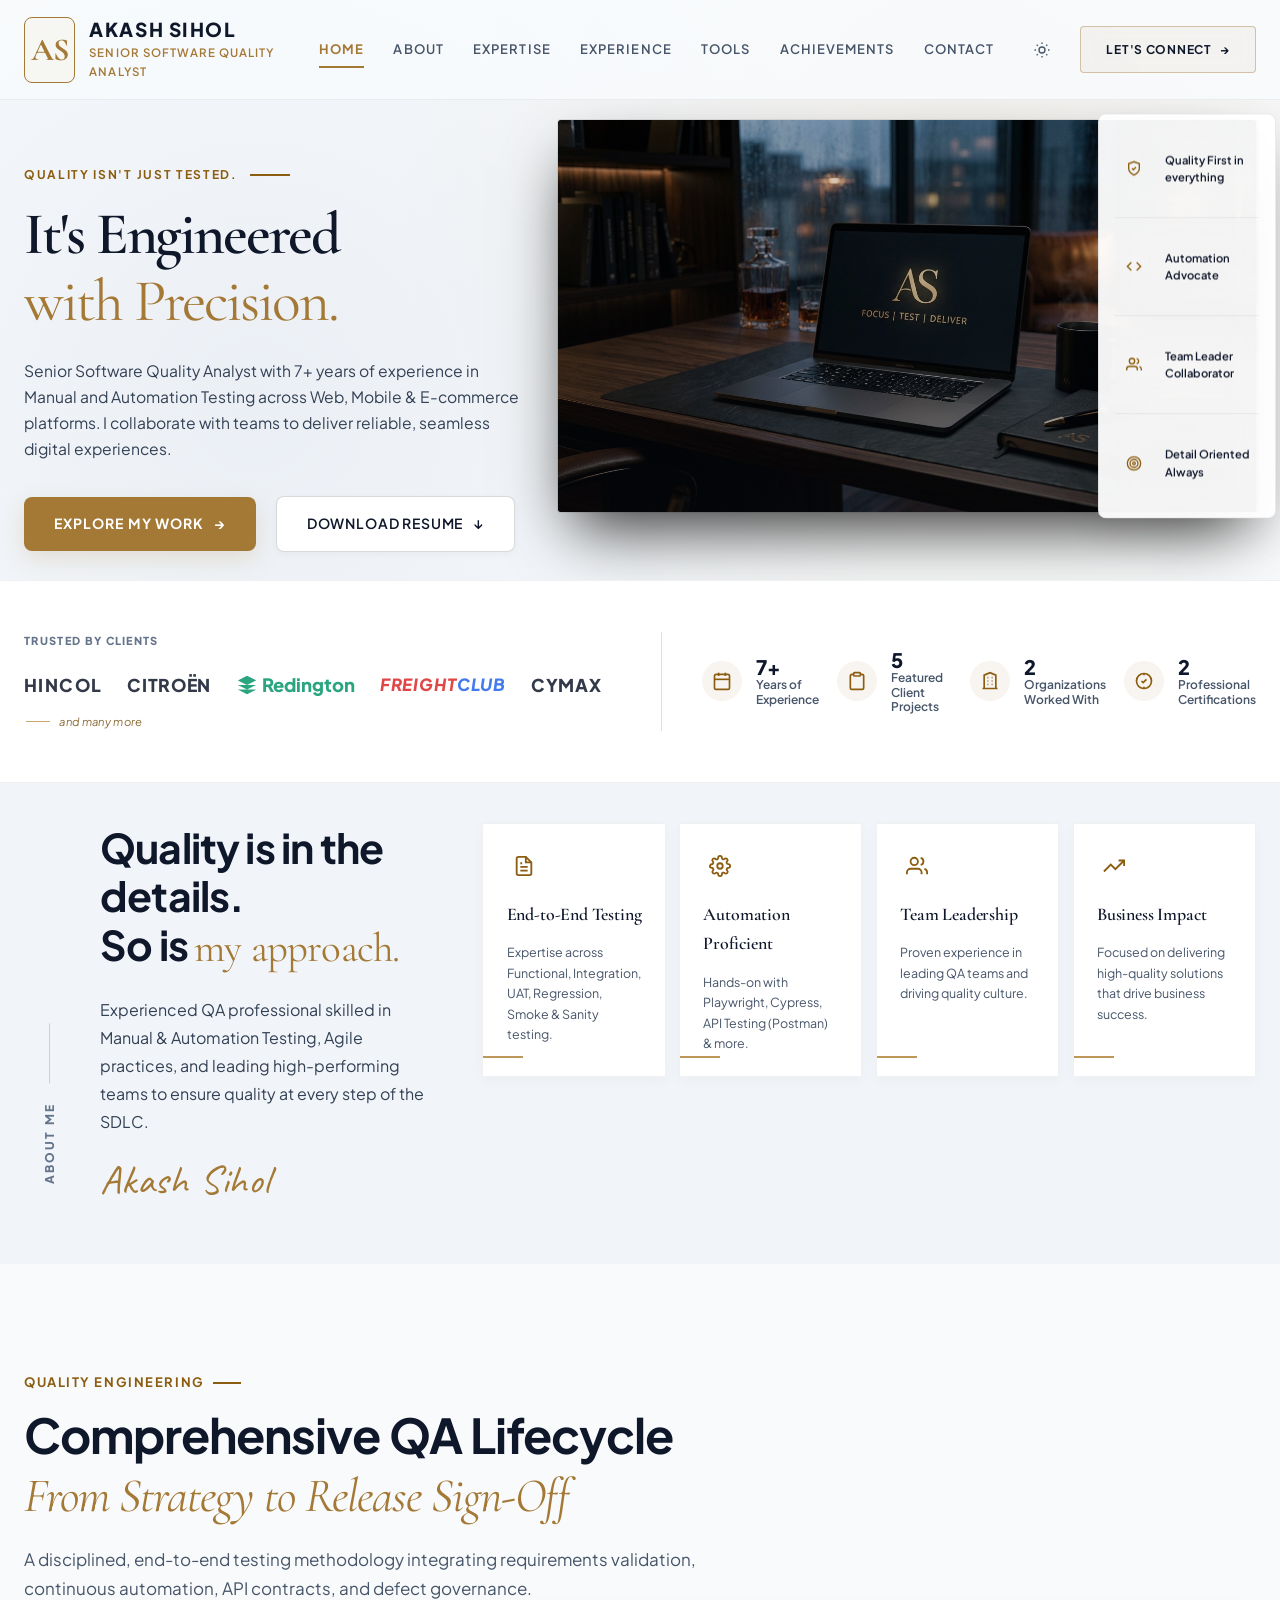
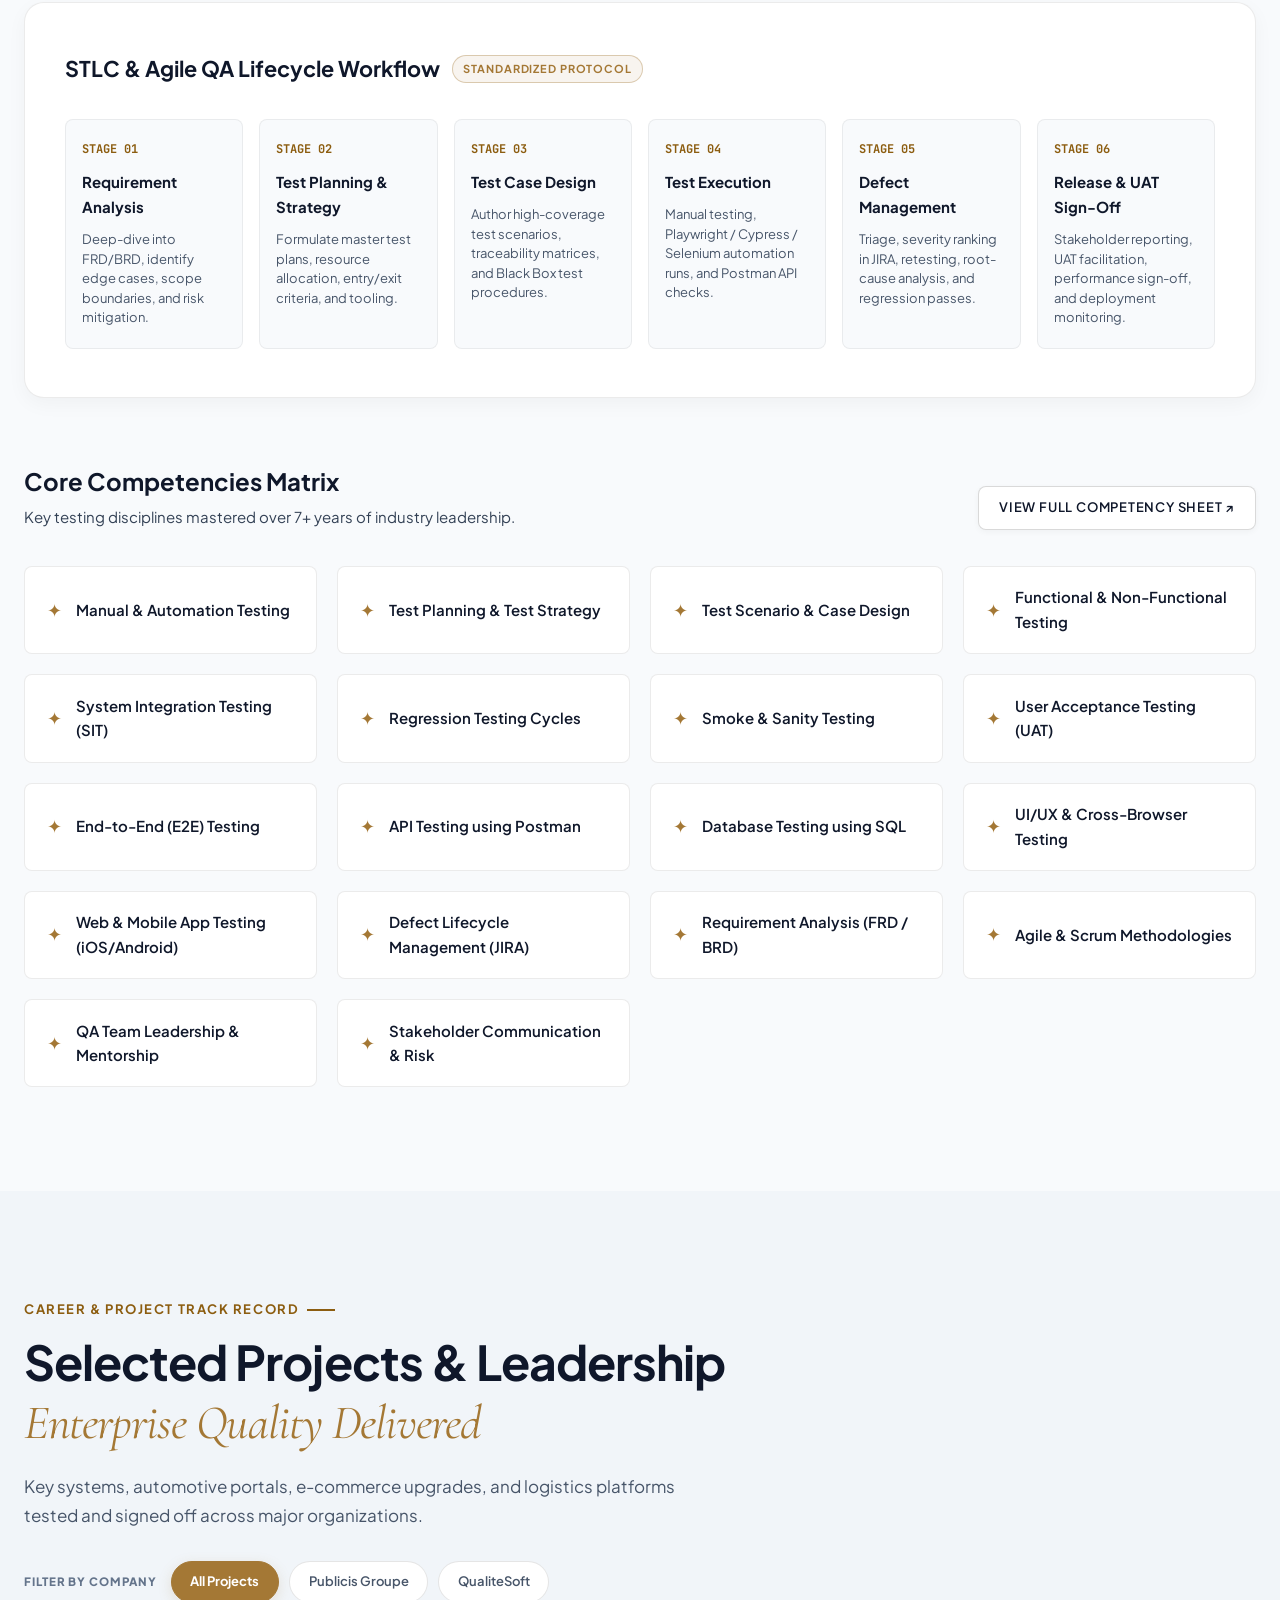
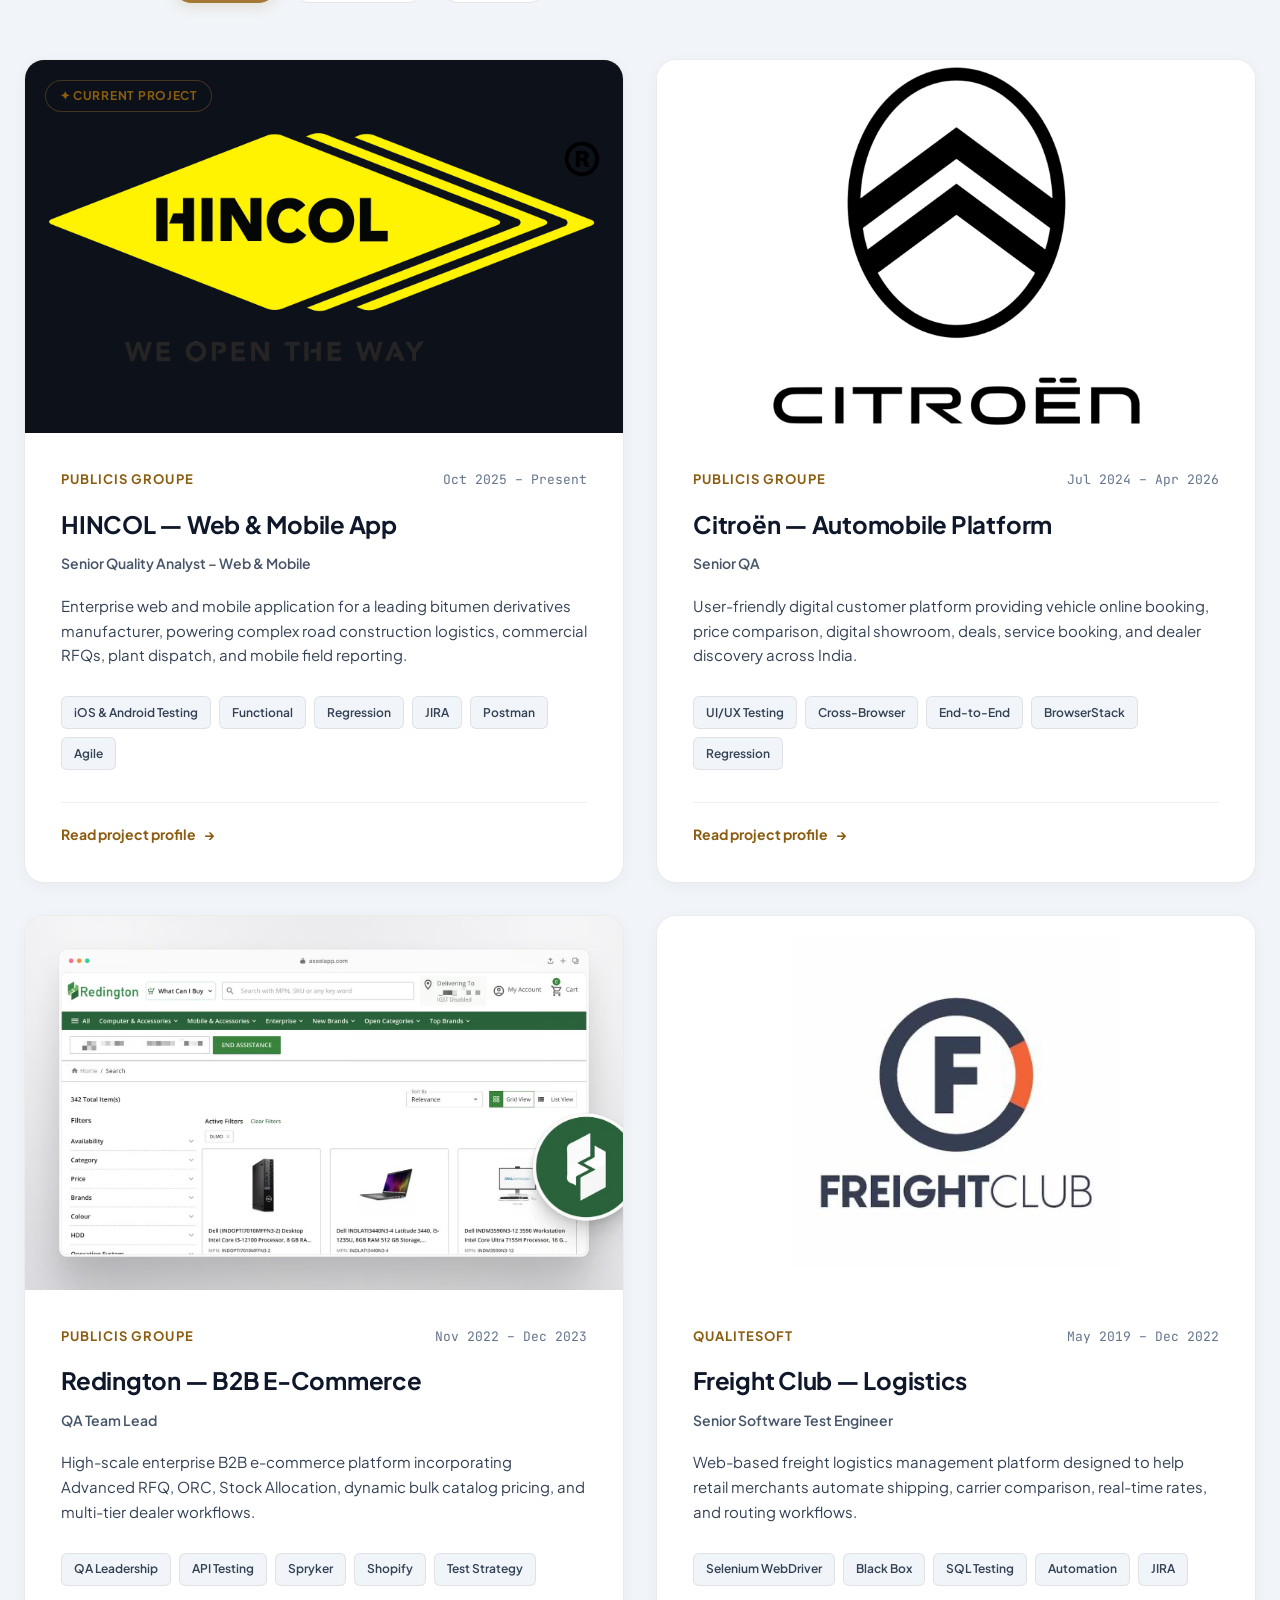
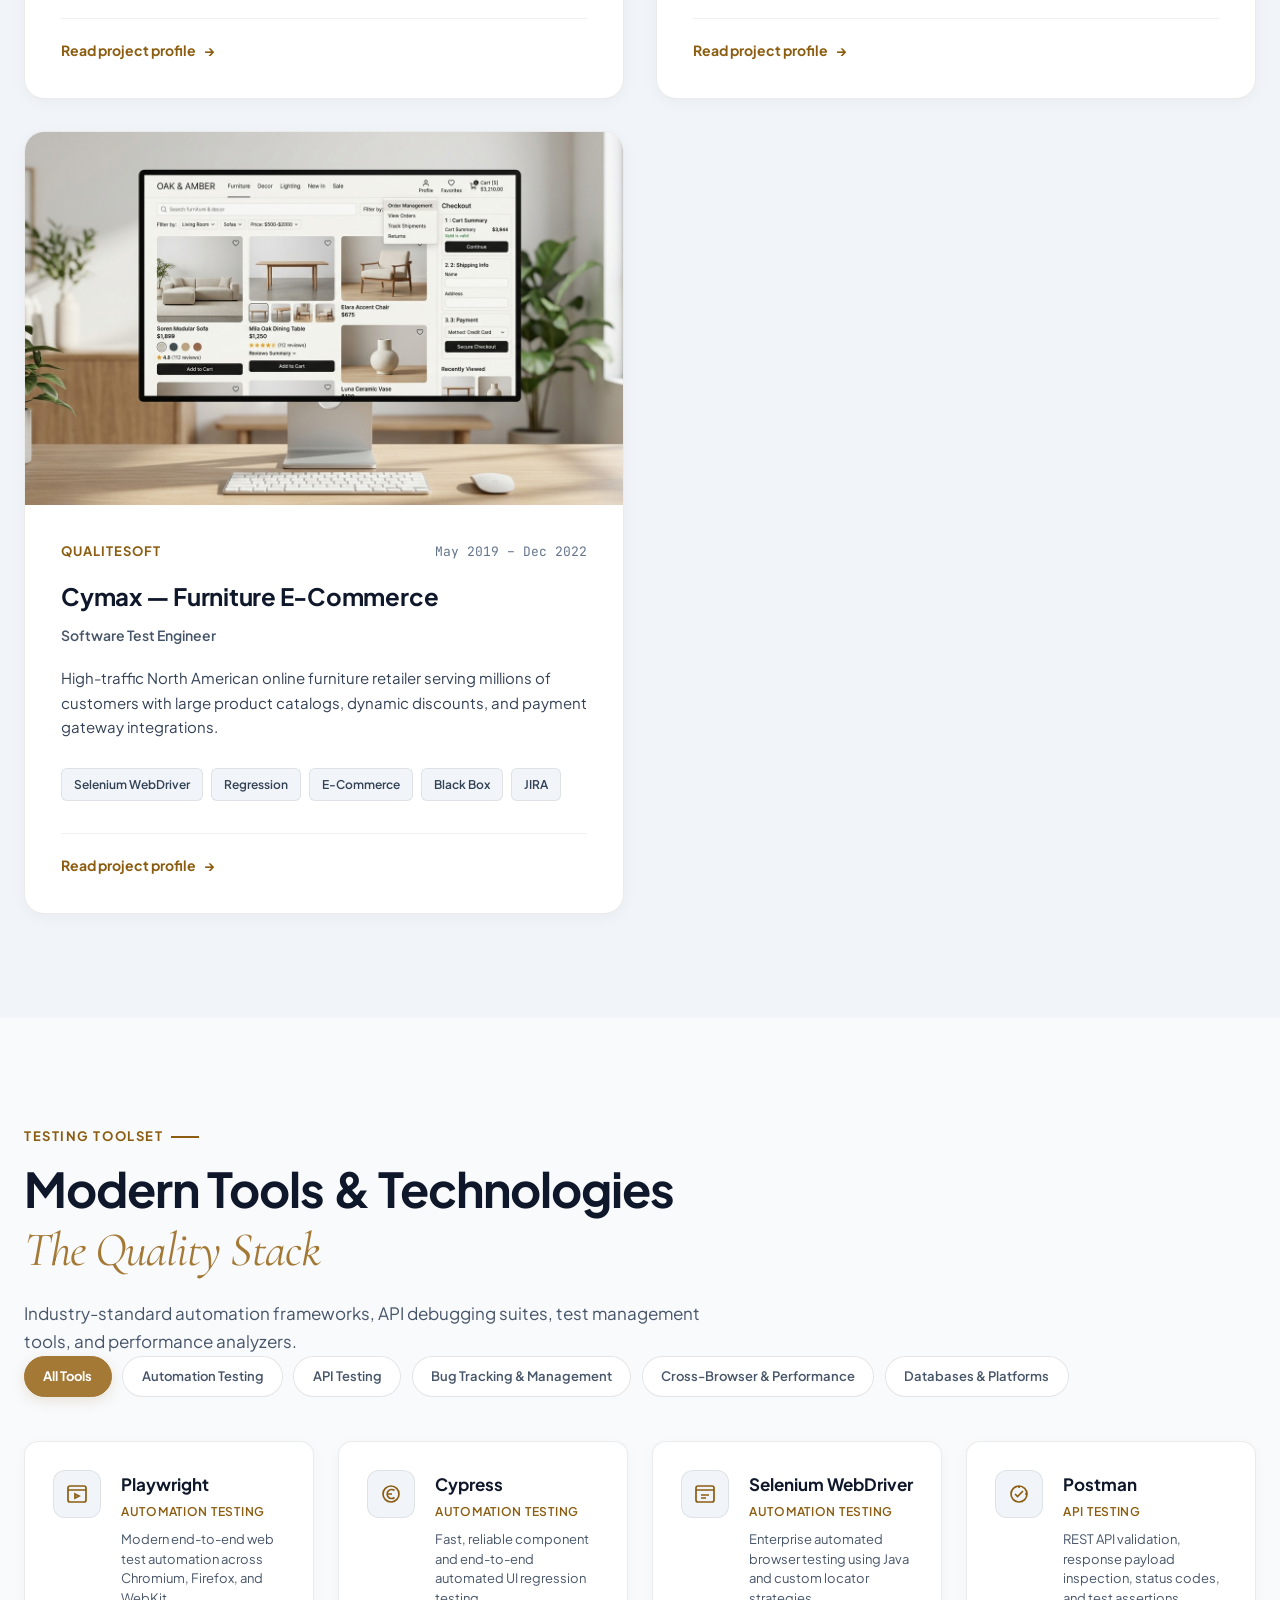
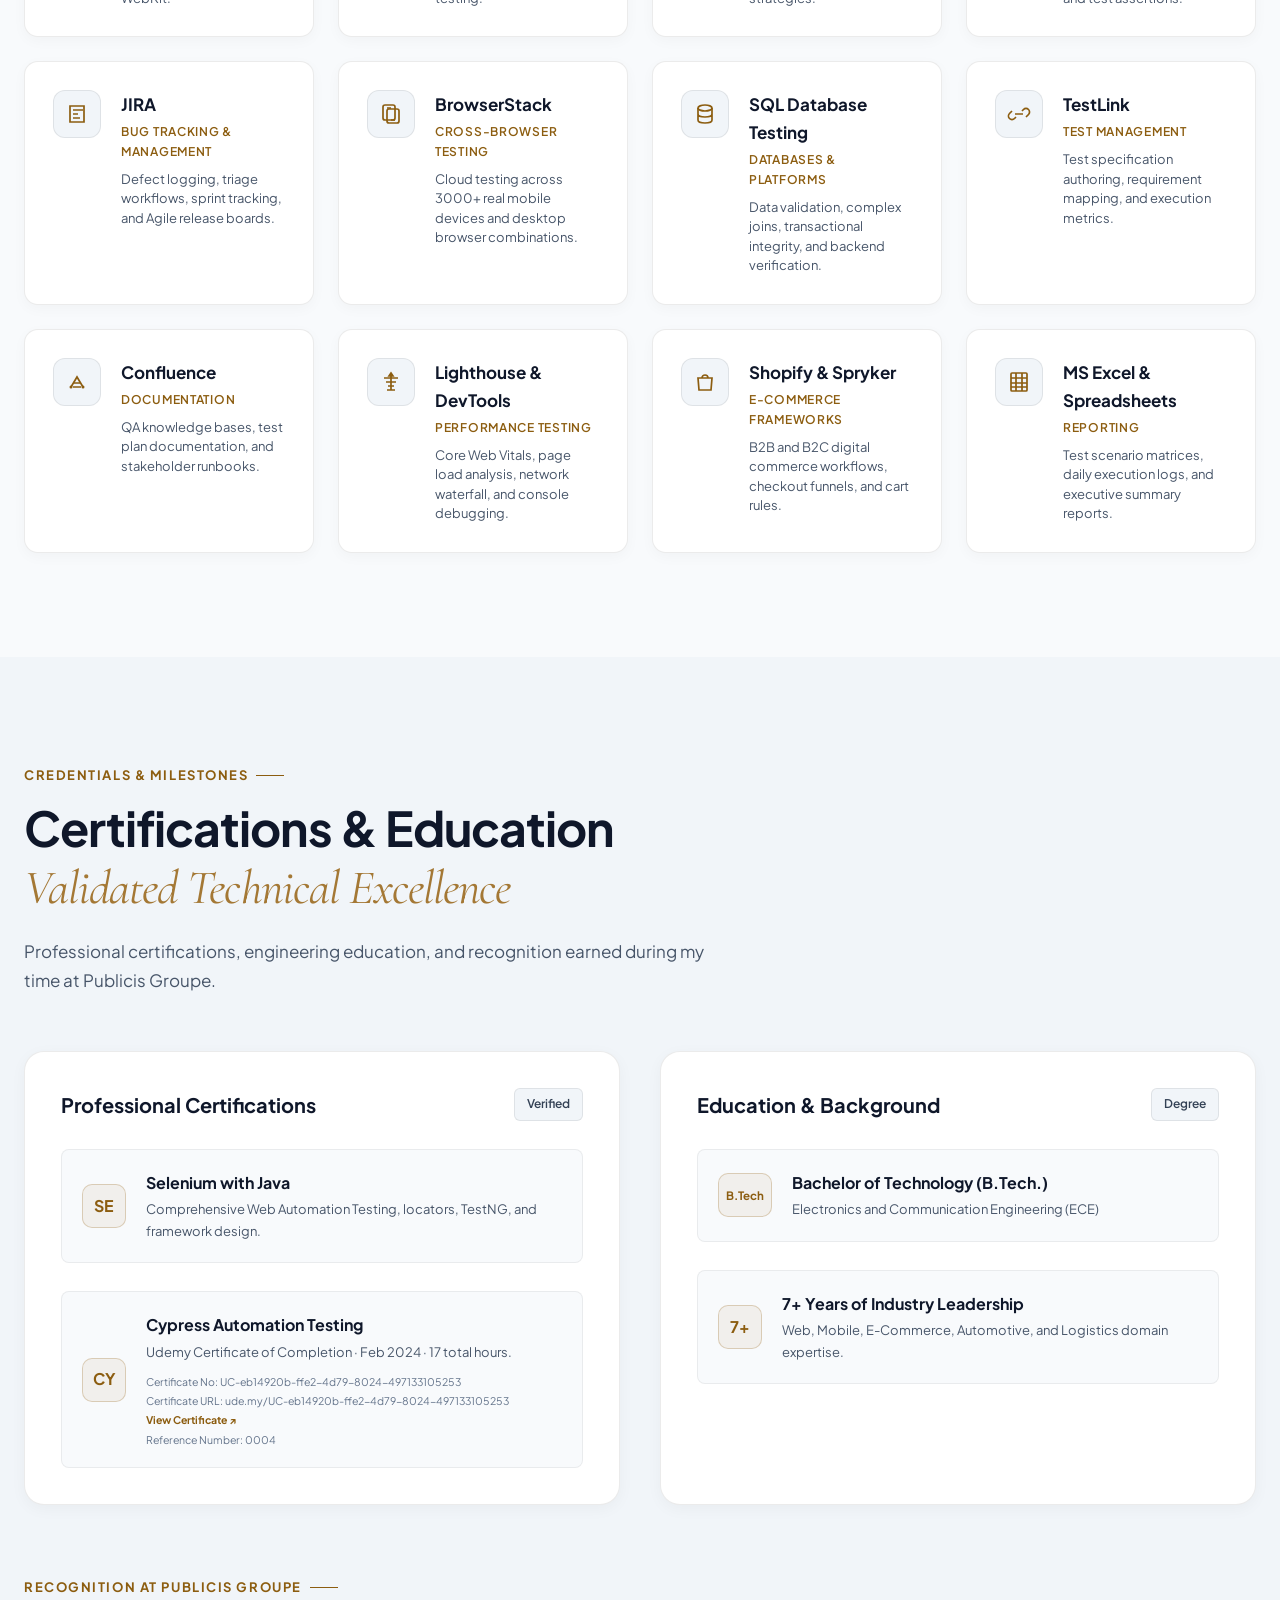
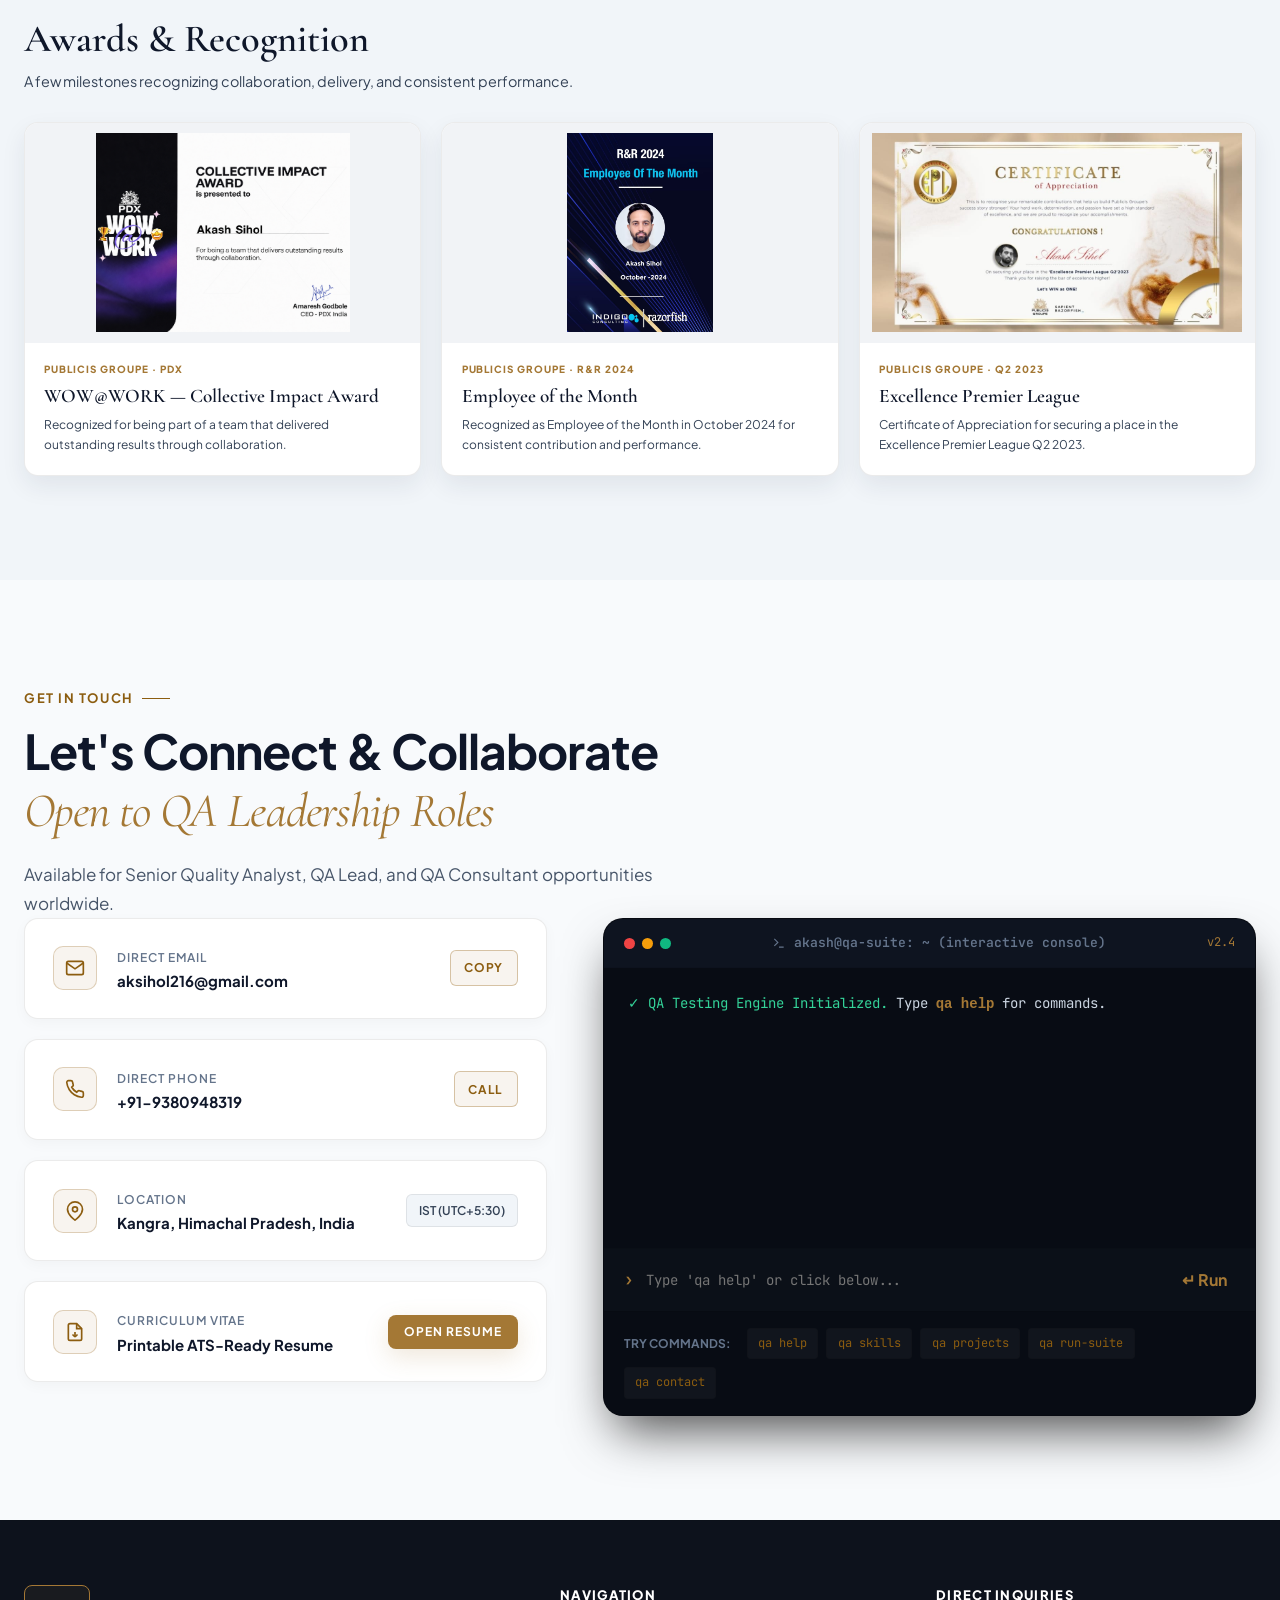
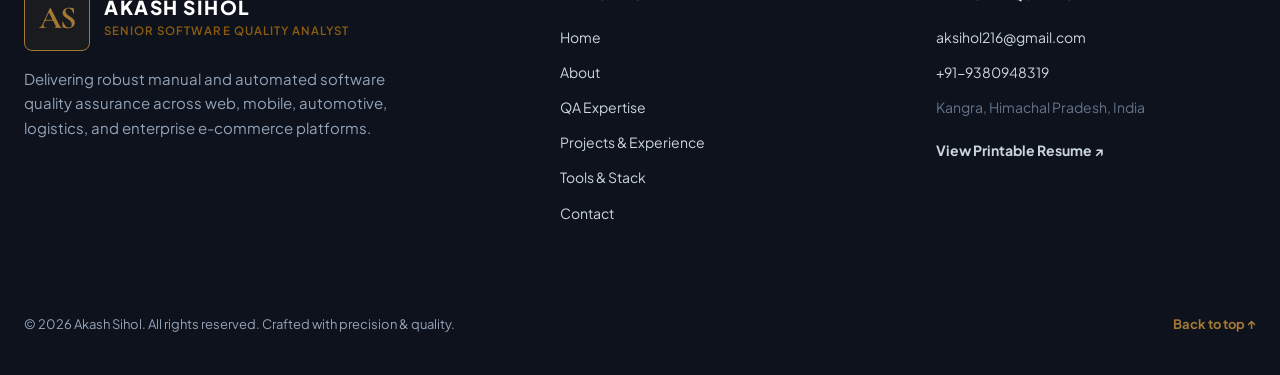
==== commit 2edbef61: "style: update certification icon for degree and add styling for degree icons" ====
--- a/index.html
+++ b/index.html
@@ -20,7 +20,7 @@
   <meta name="twitter:image" content="./assets/hero-workspace.jpg" />
   
   <title>Akash Sihol | Senior Quality Analyst &amp; QA Lead</title>
-  <link rel="stylesheet" href="./style.css?v=20260819-6" />
+  <link rel="stylesheet" href="./style.css?v=20260819-7" />
   
   <!-- JSON-LD Structured Data for SEO -->
   <script type="application/ld+json">
@@ -821,7 +821,7 @@
             </div>
 
             <div class="cert-item">
-              <div class="cert-icon">B.T</div>
+              <div class="cert-icon cert-icon--degree">B.Tech</div>
               <div class="cert-info">
                 <h4>Bachelor of Technology (B.Tech.)</h4>
                 <p>Electronics and Communication Engineering (ECE)</p>
--- a/style.css
+++ b/style.css
@@ -2997,6 +2997,24 @@
     padding-top: 0;
   }
 
+  .hero-visual {
+    flex-direction: column !important;
+    width: 100% !important;
+    max-width: 100% !important;
+    margin-top: 2rem !important;
+  }
+
+  .hero-visual-card {
+    width: 100% !important;
+    max-width: 100% !important;
+    border-radius: 8px !important;
+  }
+
+  .hero-img-wrap {
+    width: 100% !important;
+    aspect-ratio: 16 / 9 !important;
+  }
+
   .trusted-banner-grid {
     grid-template-columns: 1fr;
   }
@@ -3203,23 +3221,59 @@
     padding-top: calc(var(--header-height) + 2rem);
   }
 
+  .hero-visual {
+    flex-direction: column !important;
+    width: 100% !important;
+    max-width: 100% !important;
+    margin-top: 1.75rem !important;
+  }
+
+  .hero-visual-card {
+    width: 100% !important;
+    max-width: 100% !important;
+    border-radius: 8px !important;
+  }
+
+  .hero-img-wrap {
+    width: 100% !important;
+    aspect-ratio: 16 / 9 !important;
+  }
+
   .hero-badge-column {
-    width: 100%;
-    position: static;
-    transform: none;
-    flex-direction: row;
-    flex-wrap: wrap;
-    margin-top: 1.5rem;
-    padding: 0.35rem;
-    gap: 0.5rem;
+    width: 100% !important;
+    position: static !important;
+    transform: none !important;
+    display: grid !important;
+    grid-template-columns: repeat(2, minmax(0, 1fr)) !important;
+    margin-top: 1.15rem !important;
+    padding: 0 !important;
+    background: transparent !important;
+    border: none !important;
+    box-shadow: none !important;
+    gap: 0.65rem !important;
   }
 
   .hero-badge-pill {
-    flex: 1 1 calc(50% - 0.5rem);
-    min-height: 74px;
-    padding: 0.7rem;
-    border: 1px solid var(--border-subtle);
-    border-radius: 6px;
+    width: 100% !important;
+    min-height: 64px !important;
+    padding: 0.65rem 0.85rem !important;
+    border: 1px solid var(--border-subtle) !important;
+    border-radius: 8px !important;
+    background: var(--bg-card) !important;
+    box-shadow: 0 4px 12px rgba(0, 0, 0, 0.05) !important;
+    gap: 0.65rem !important;
+    margin: 0 !important;
+  }
+
+  .hero-badge-pill .hero-badge-icon {
+    width: 28px !important;
+    height: 28px !important;
+    border-radius: 6px !important;
+  }
+
+  .hero-badge-pill .hero-badge-text {
+    font-size: 0.72rem !important;
+    line-height: 1.35 !important;
   }
 
   .trusted-logos {
@@ -3269,15 +3323,27 @@
     color: #0f172a !important;
   }
 
-  html[data-theme="light"] .nav-link[aria-current="page"] {
-    color: #a47835 !important;
-  }
-
   html[data-theme="light"] .nav-theme-toggle {
     background: #f8fafc !important;
     border: 1px solid rgba(0, 0, 0, 0.1) !important;
     color: #0f172a !important;
   }
+
+  html[data-theme="light"] .hero-badge-column {
+    background: transparent !important;
+    border: none !important;
+    box-shadow: none !important;
+  }
+
+  html[data-theme="light"] .hero-badge-pill {
+    background: #ffffff !important;
+    border-color: rgba(0, 0, 0, 0.08) !important;
+    box-shadow: 0 4px 14px rgba(0, 0, 0, 0.04) !important;
+  }
+
+  html[data-theme="light"] .hero-badge-pill .hero-badge-text {
+    color: #0f172a !important;
+  }
 }
 
 @media (max-width: 768px) {
@@ -3360,7 +3426,8 @@
   }
 
   .contact-card-value {
-    word-break: break-all;
+    word-break: normal;
+    overflow-wrap: normal;
   }
 }
 
@@ -3554,3 +3621,27 @@
 html[data-theme="light"] .cert-verification a {
   color: #8c5d10;
 }
+
+/* Keep portfolio words intact on mobile and wrap only at natural spaces. */
+#main-content,
+#main-content * {
+  word-break: normal;
+  overflow-wrap: normal;
+  hyphens: none;
+  line-break: auto;
+}
+
+#main-content .cert-verification {
+  max-width: 100%;
+  overflow-x: auto;
+  white-space: nowrap;
+  scrollbar-width: thin;
+}
+
+.cert-icon--degree {
+  width: auto;
+  min-width: 54px;
+  padding-inline: 0.35rem;
+  font-size: 0.72rem;
+  white-space: nowrap;
+}
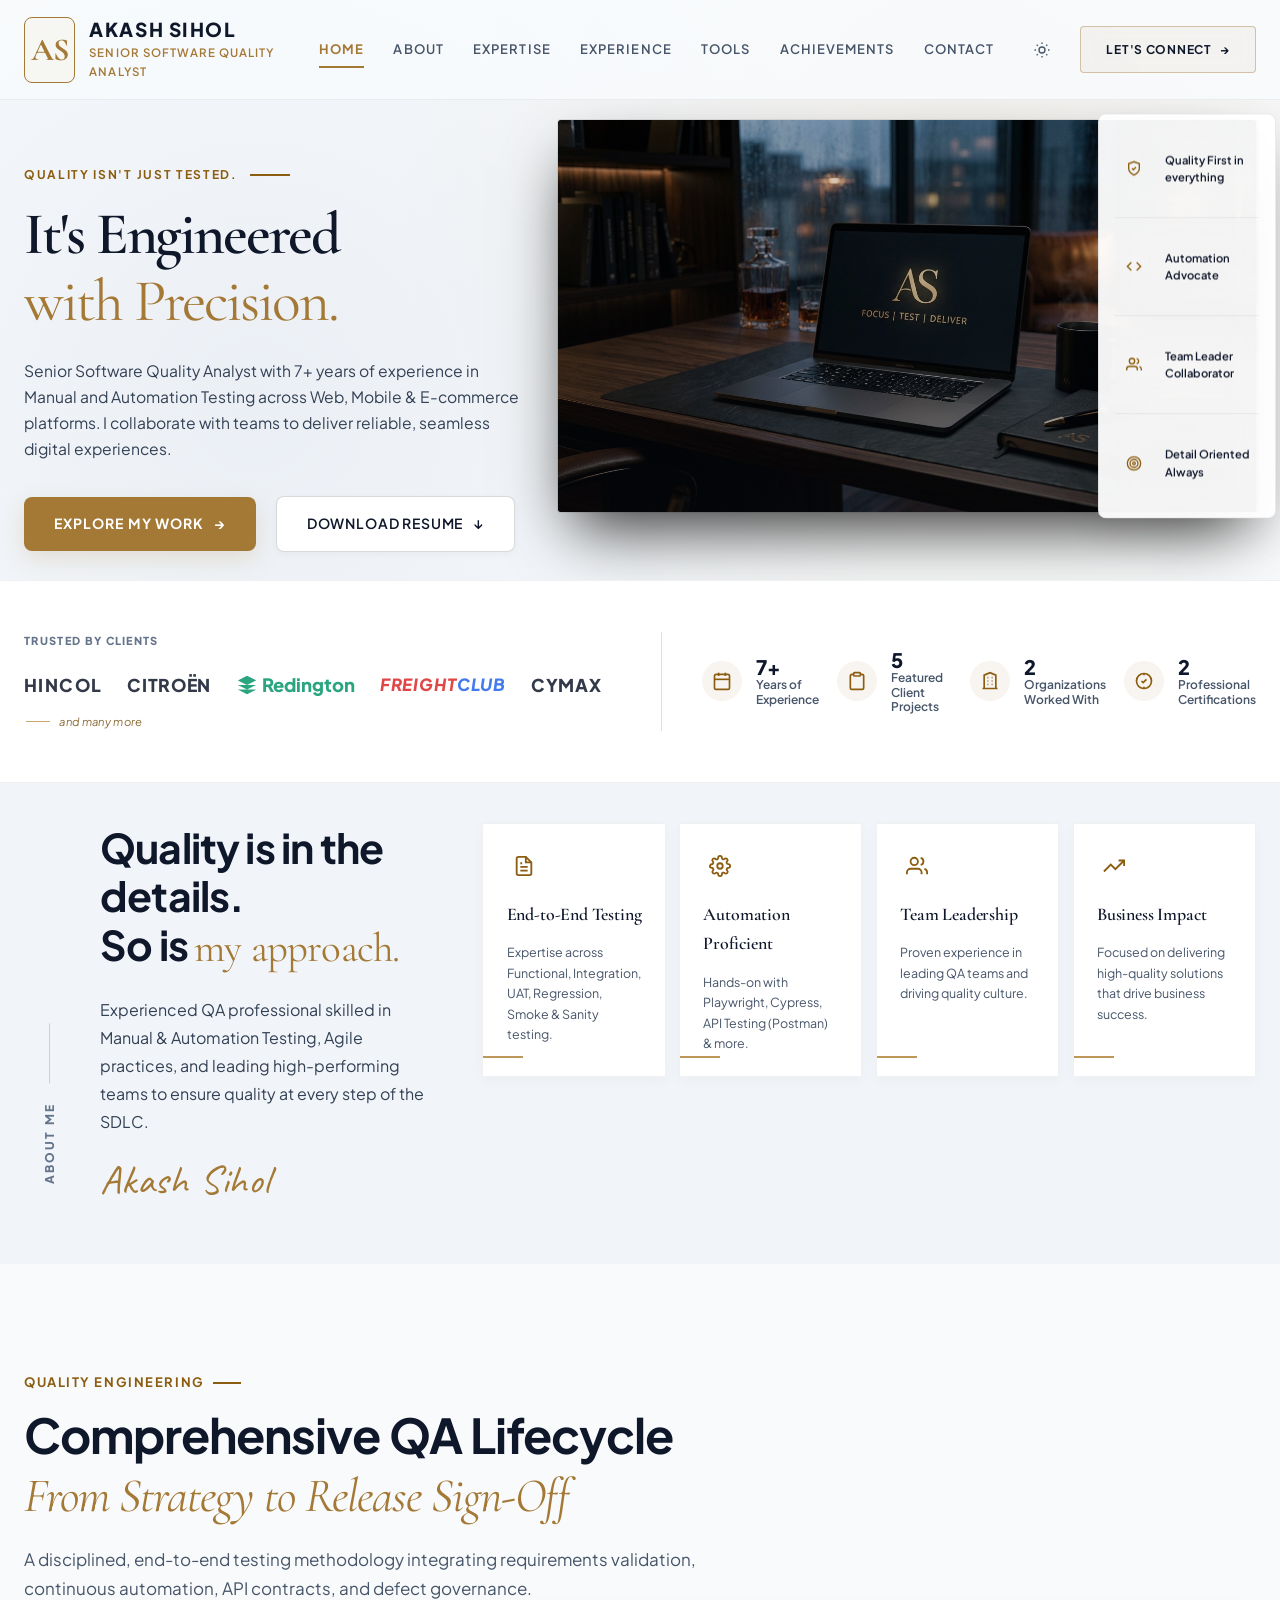
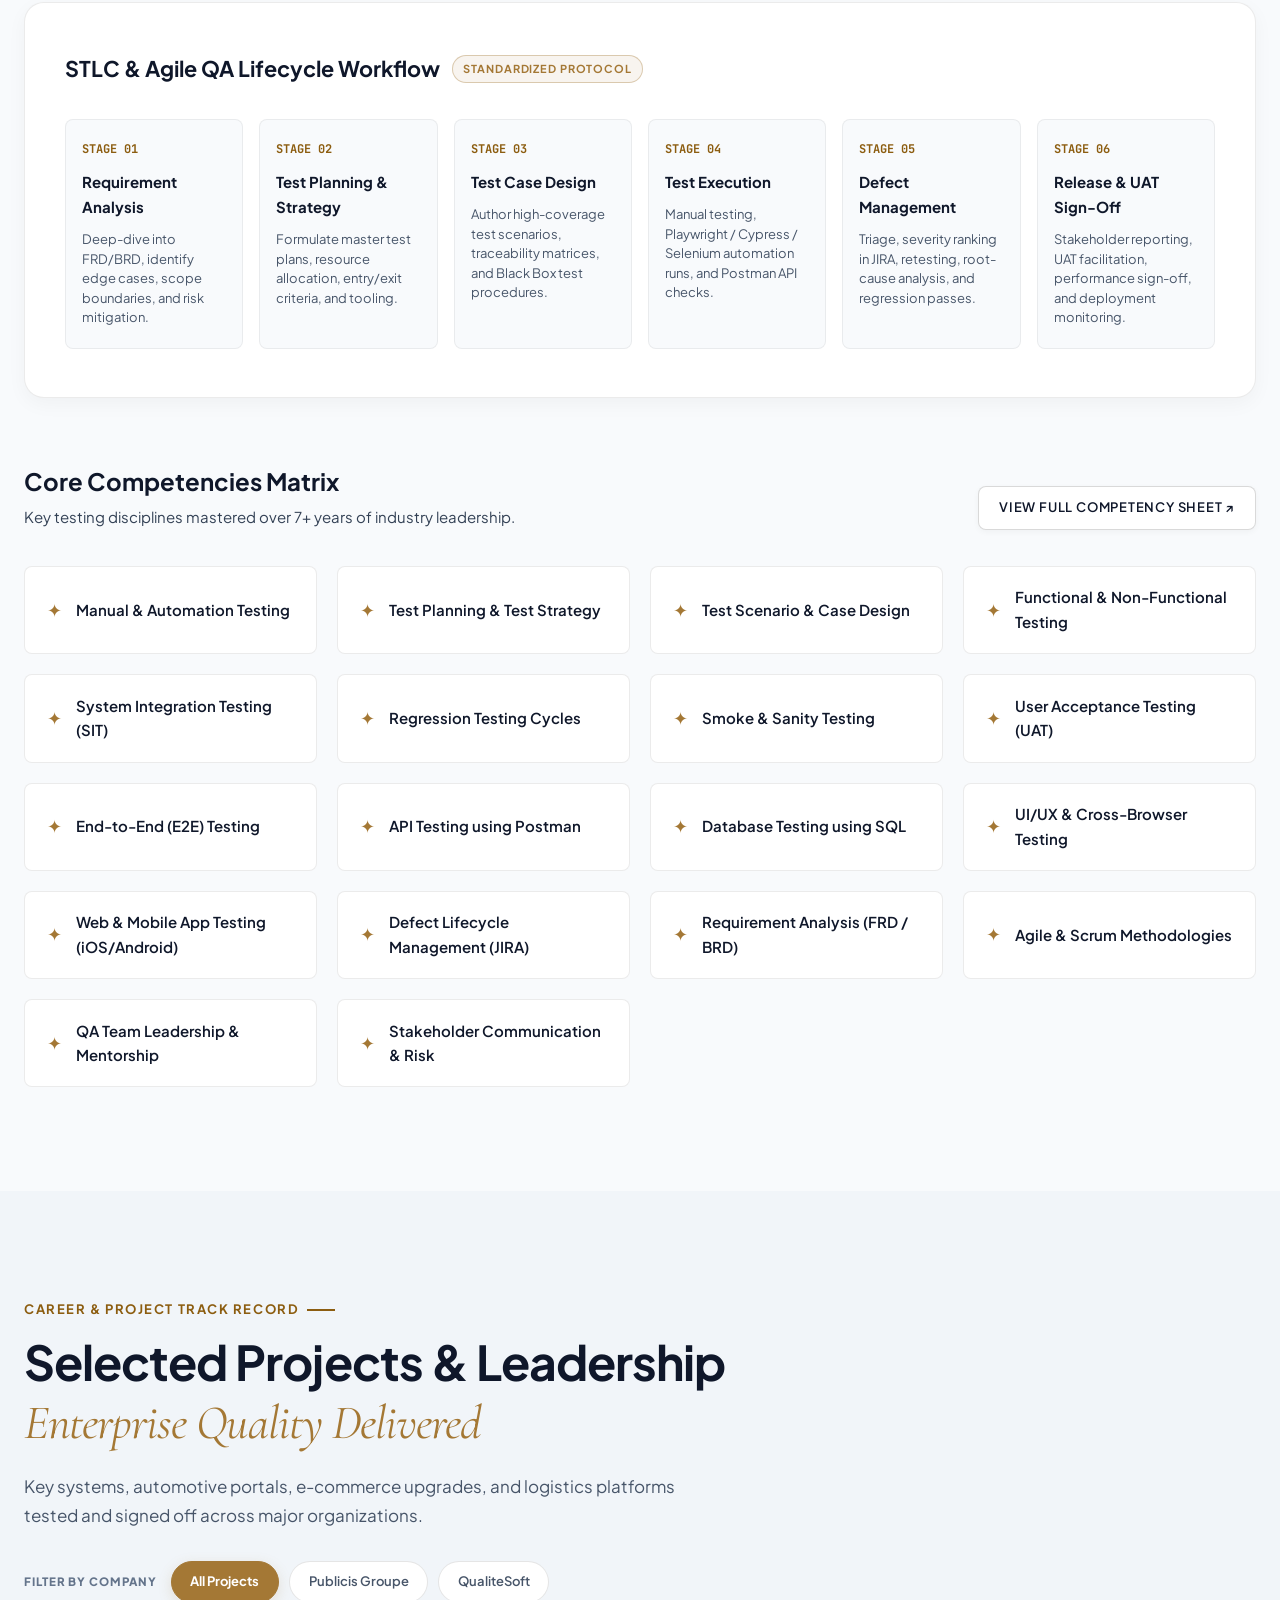
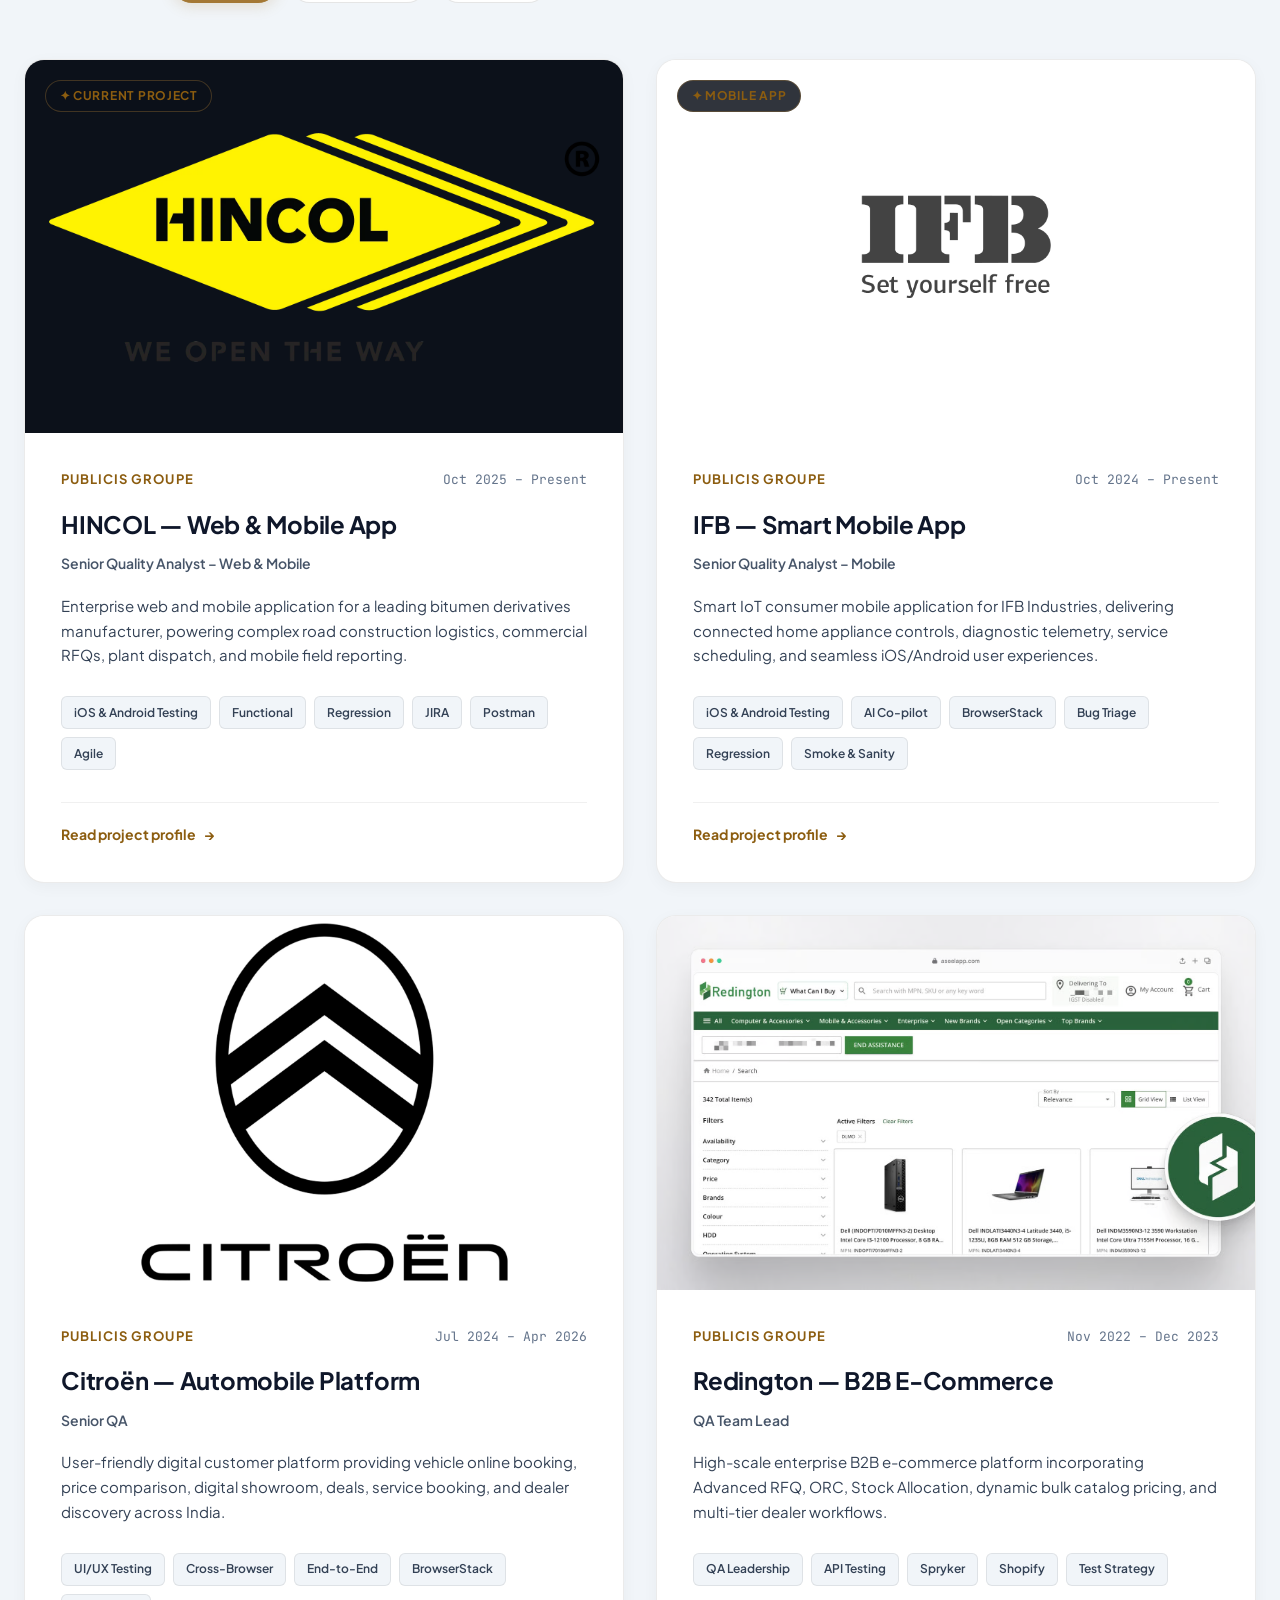
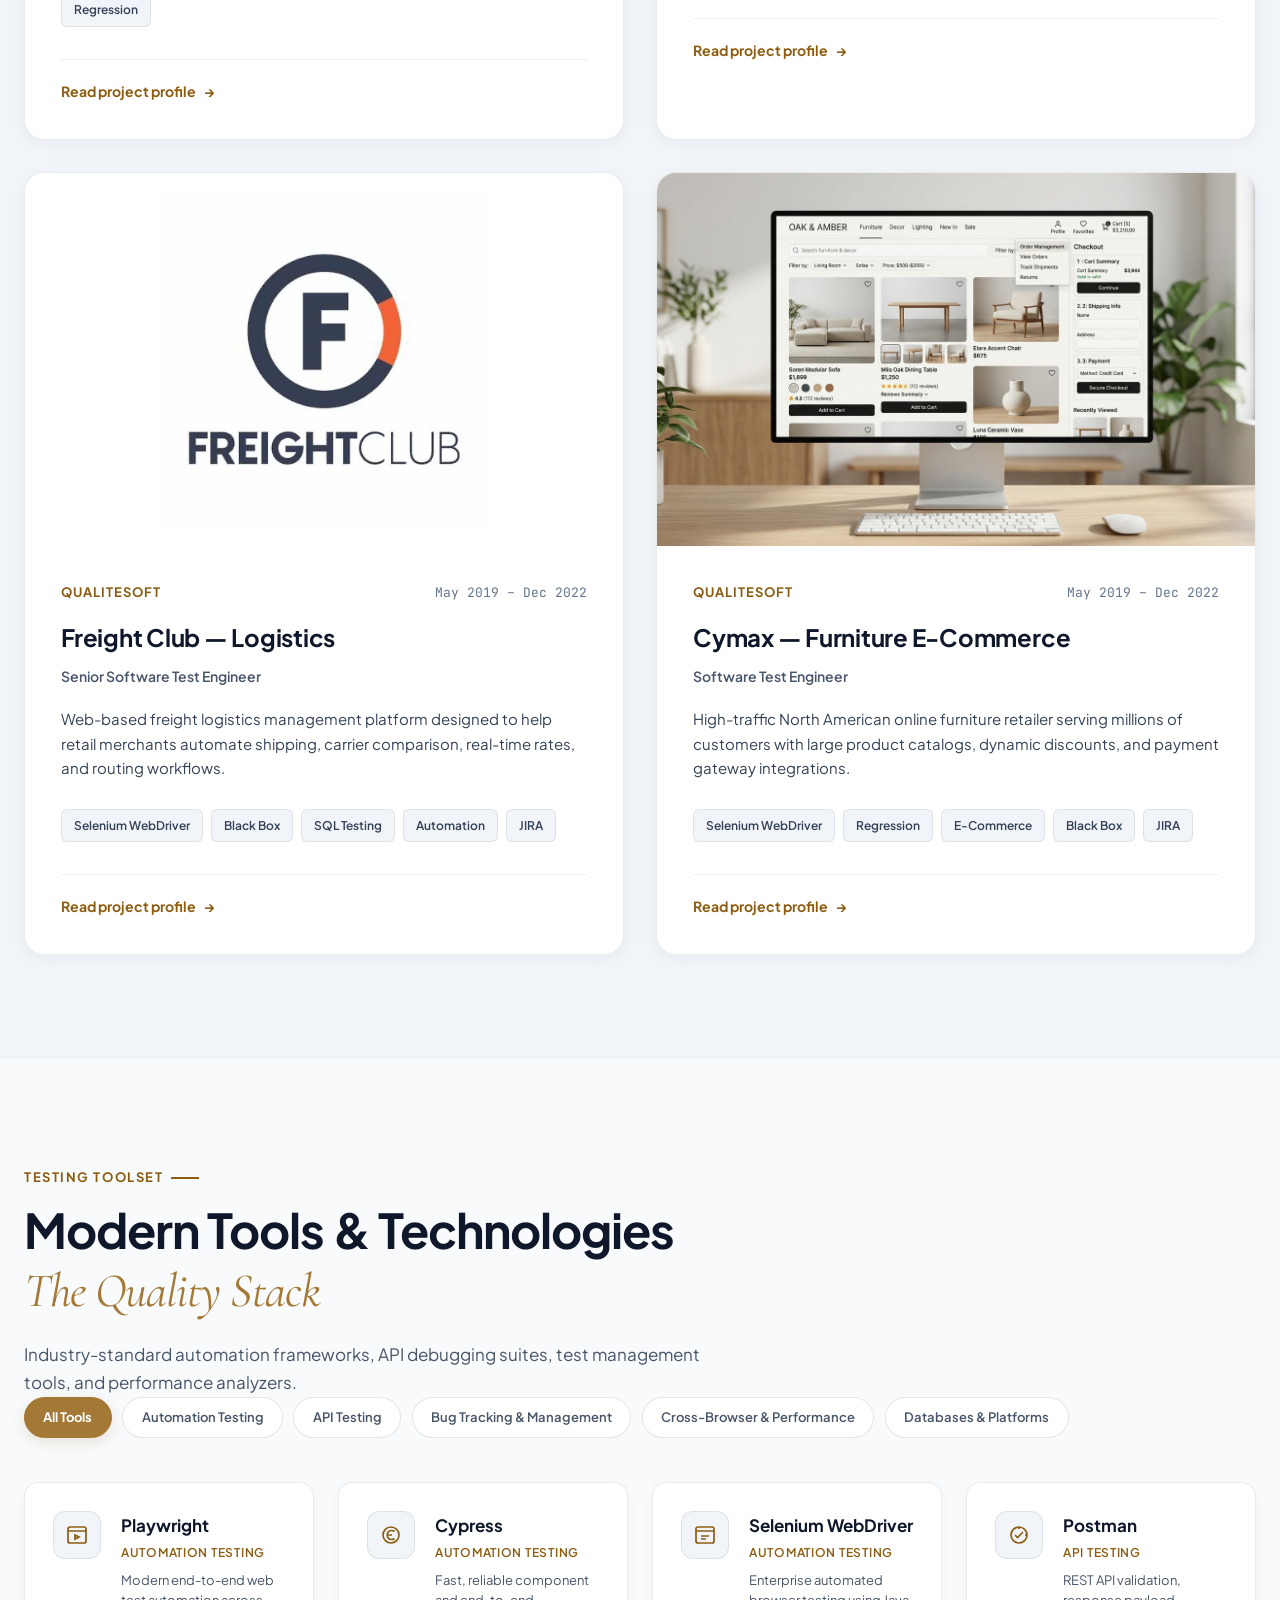
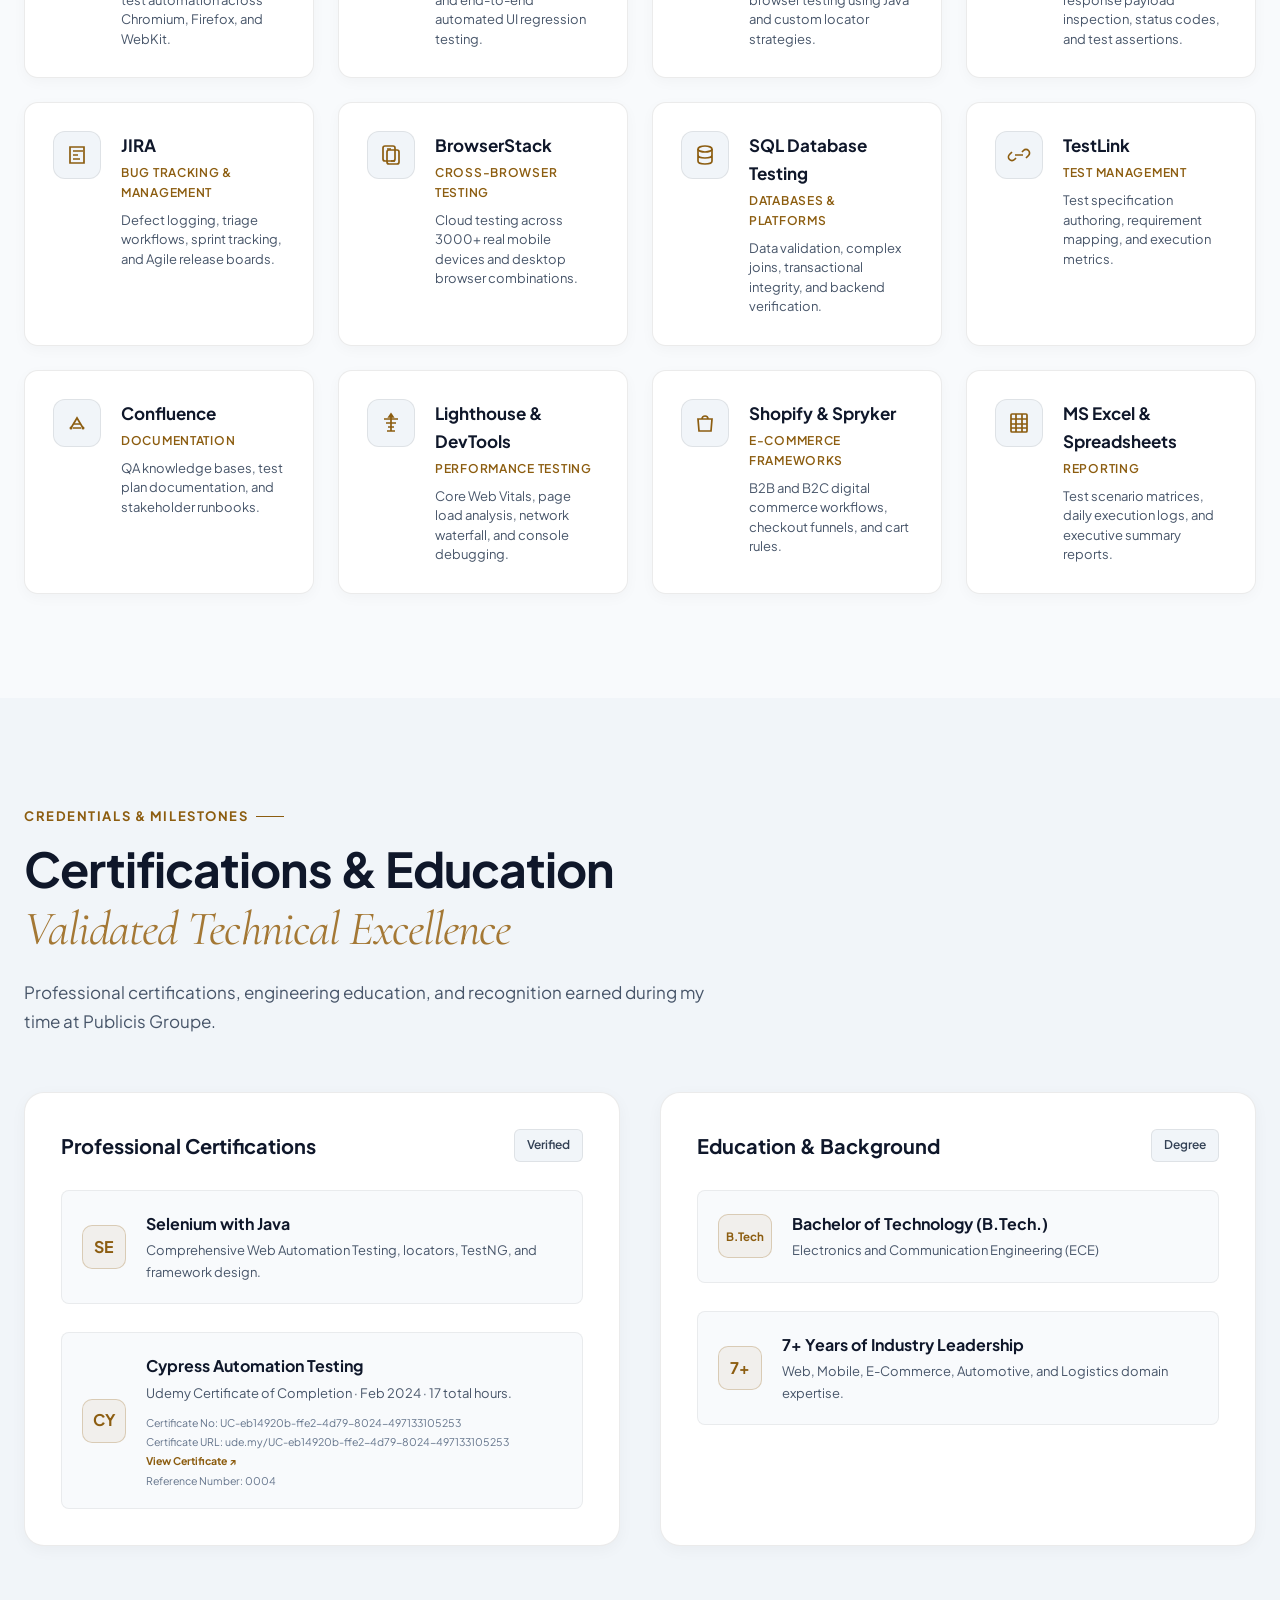
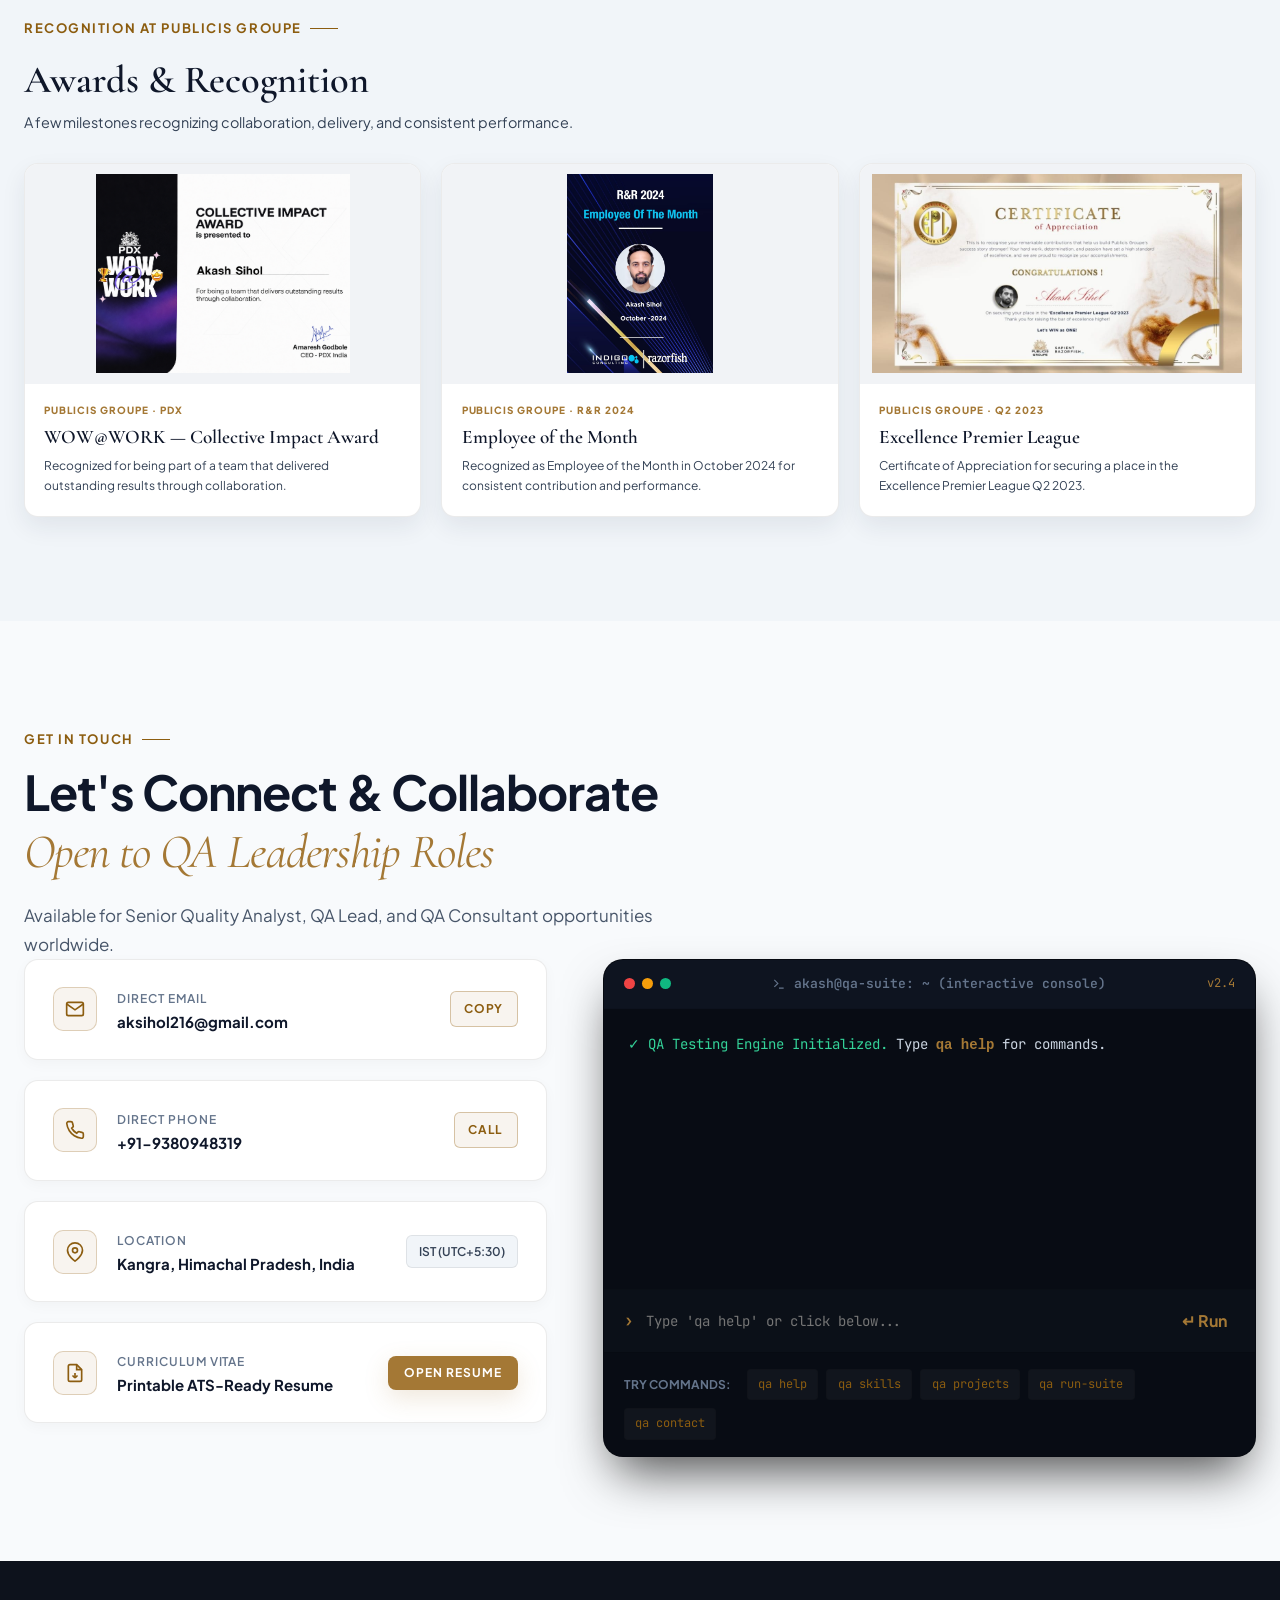
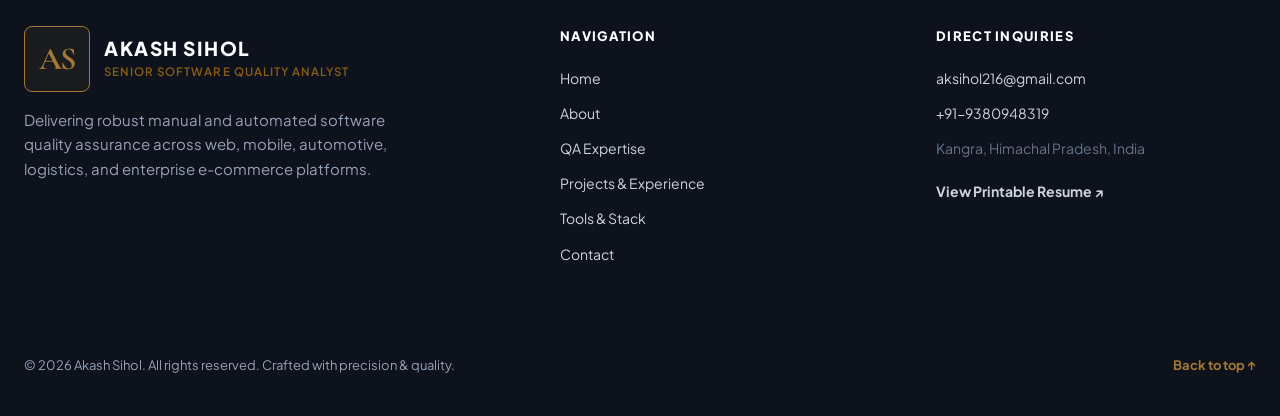
==== commit fe8fa7a9: "Update - IFB" ====
--- a/index.html
+++ b/index.html
@@ -491,7 +491,41 @@
             </div>
           </article>
 
-          <!-- 2. Citroen -->
+          <!-- 2. IFB Mobile App -->
+          <article class="project-card project-card--logo" data-reveal data-company="publicis">
+            <div class="project-media-wrap">
+              <span class="project-badge-pill">✦ Mobile App</span>
+              <img class="project-media" src="./assets/ifb-app.png" alt="IFB Mobile App logo" loading="lazy" />
+            </div>
+            <div class="project-content">
+              <div>
+                <div class="project-meta-row">
+                  <span class="project-company">Publicis Groupe</span>
+                  <span class="project-period">Oct 2024 – Present</span>
+                </div>
+                <h3 class="project-title">IFB — Smart Mobile App</h3>
+                <p class="project-role-badge">Senior Quality Analyst – Mobile</p>
+                <p class="project-description">
+                  Smart IoT consumer mobile application for IFB Industries, delivering connected home appliance controls, diagnostic telemetry, service scheduling, and seamless iOS/Android user experiences.
+                </p>
+                <div class="project-tags">
+                  <span class="tag">iOS &amp; Android Testing</span>
+                  <span class="tag">AI Co-pilot</span>
+                  <span class="tag">BrowserStack</span>
+                  <span class="tag">Bug Triage</span>
+                  <span class="tag">Regression</span>
+                  <span class="tag">Smoke &amp; Sanity</span>
+                </div>
+              </div>
+              <div class="project-card-footer">
+                <button class="btn-project-read" type="button" data-open-project="ifb">
+                  Read project profile <span aria-hidden="true">→</span>
+                </button>
+              </div>
+            </div>
+          </article>
+
+          <!-- 3. Citroen -->
           <article class="project-card" data-reveal data-company="publicis">
             <div class="project-media-wrap">
               <img class="project-media" src="./assets/citroen.png" alt="Citroën Automobile Platform interface" loading="lazy" />
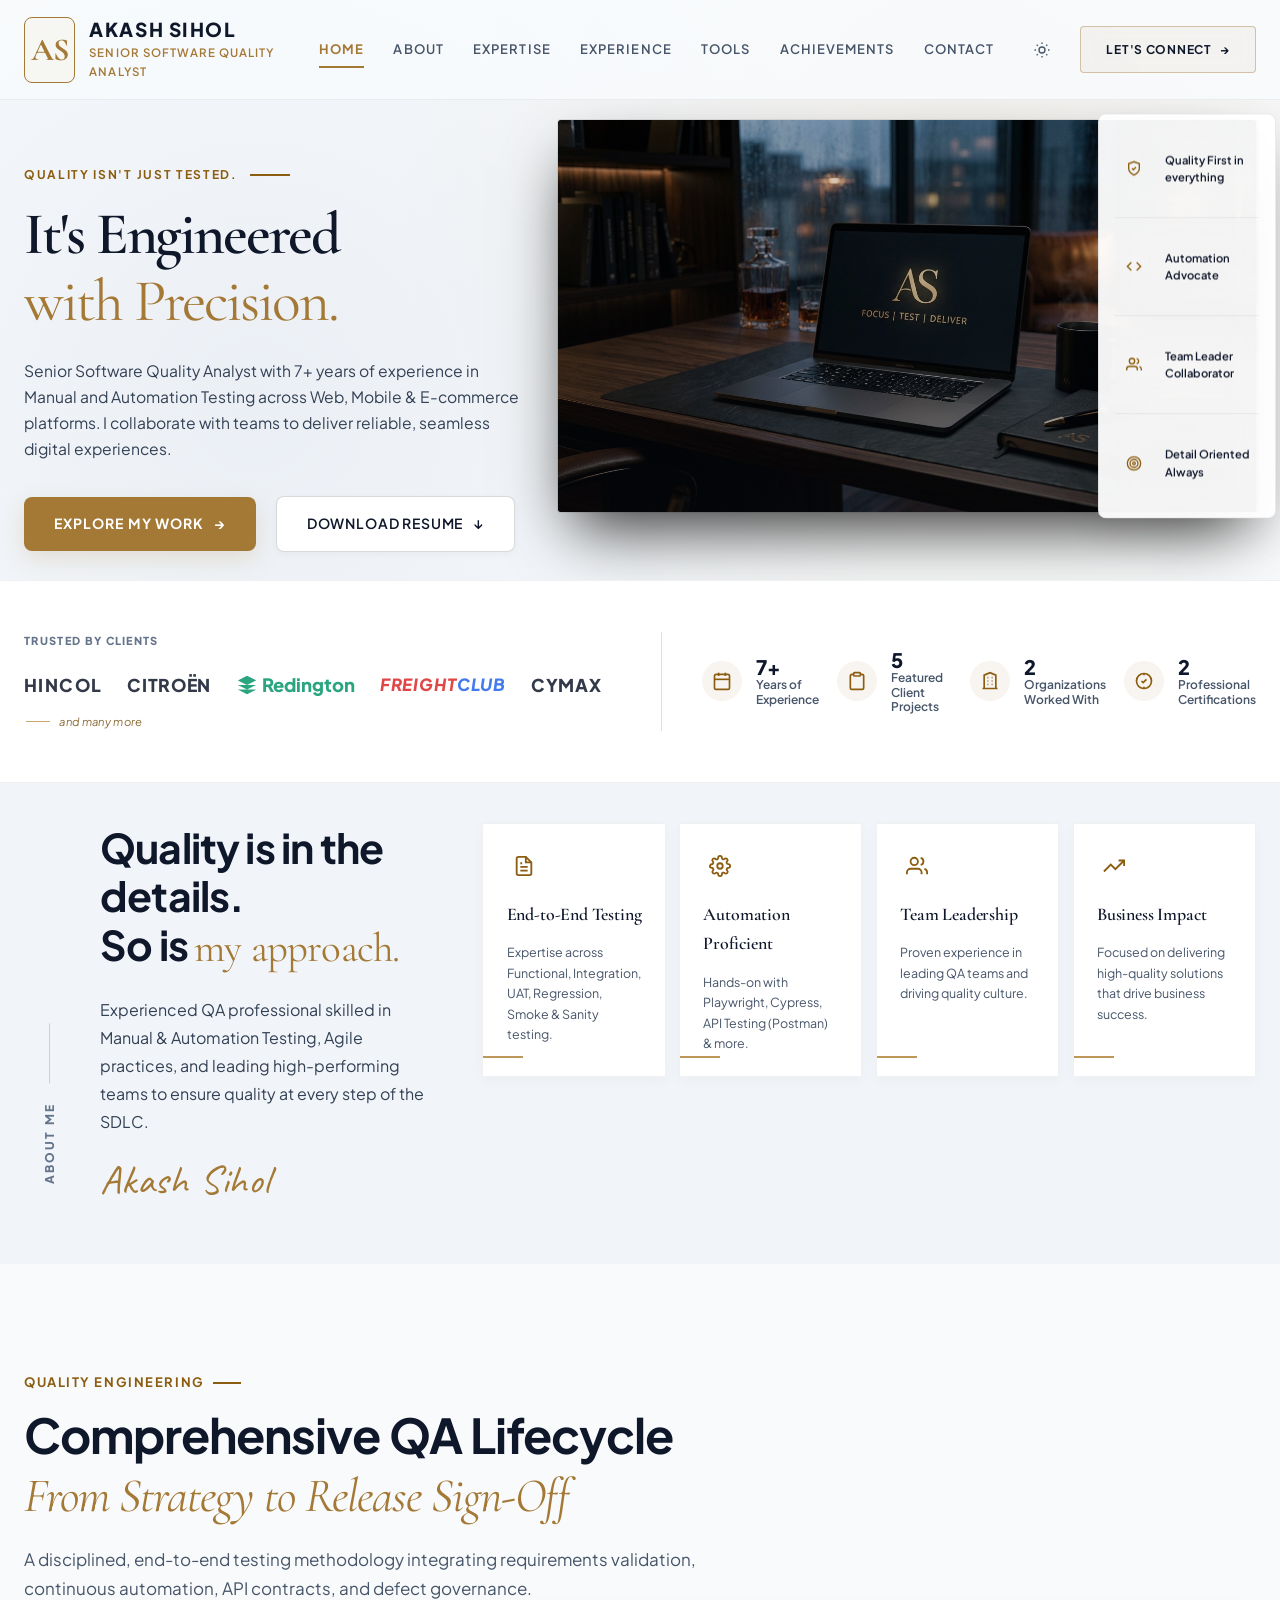
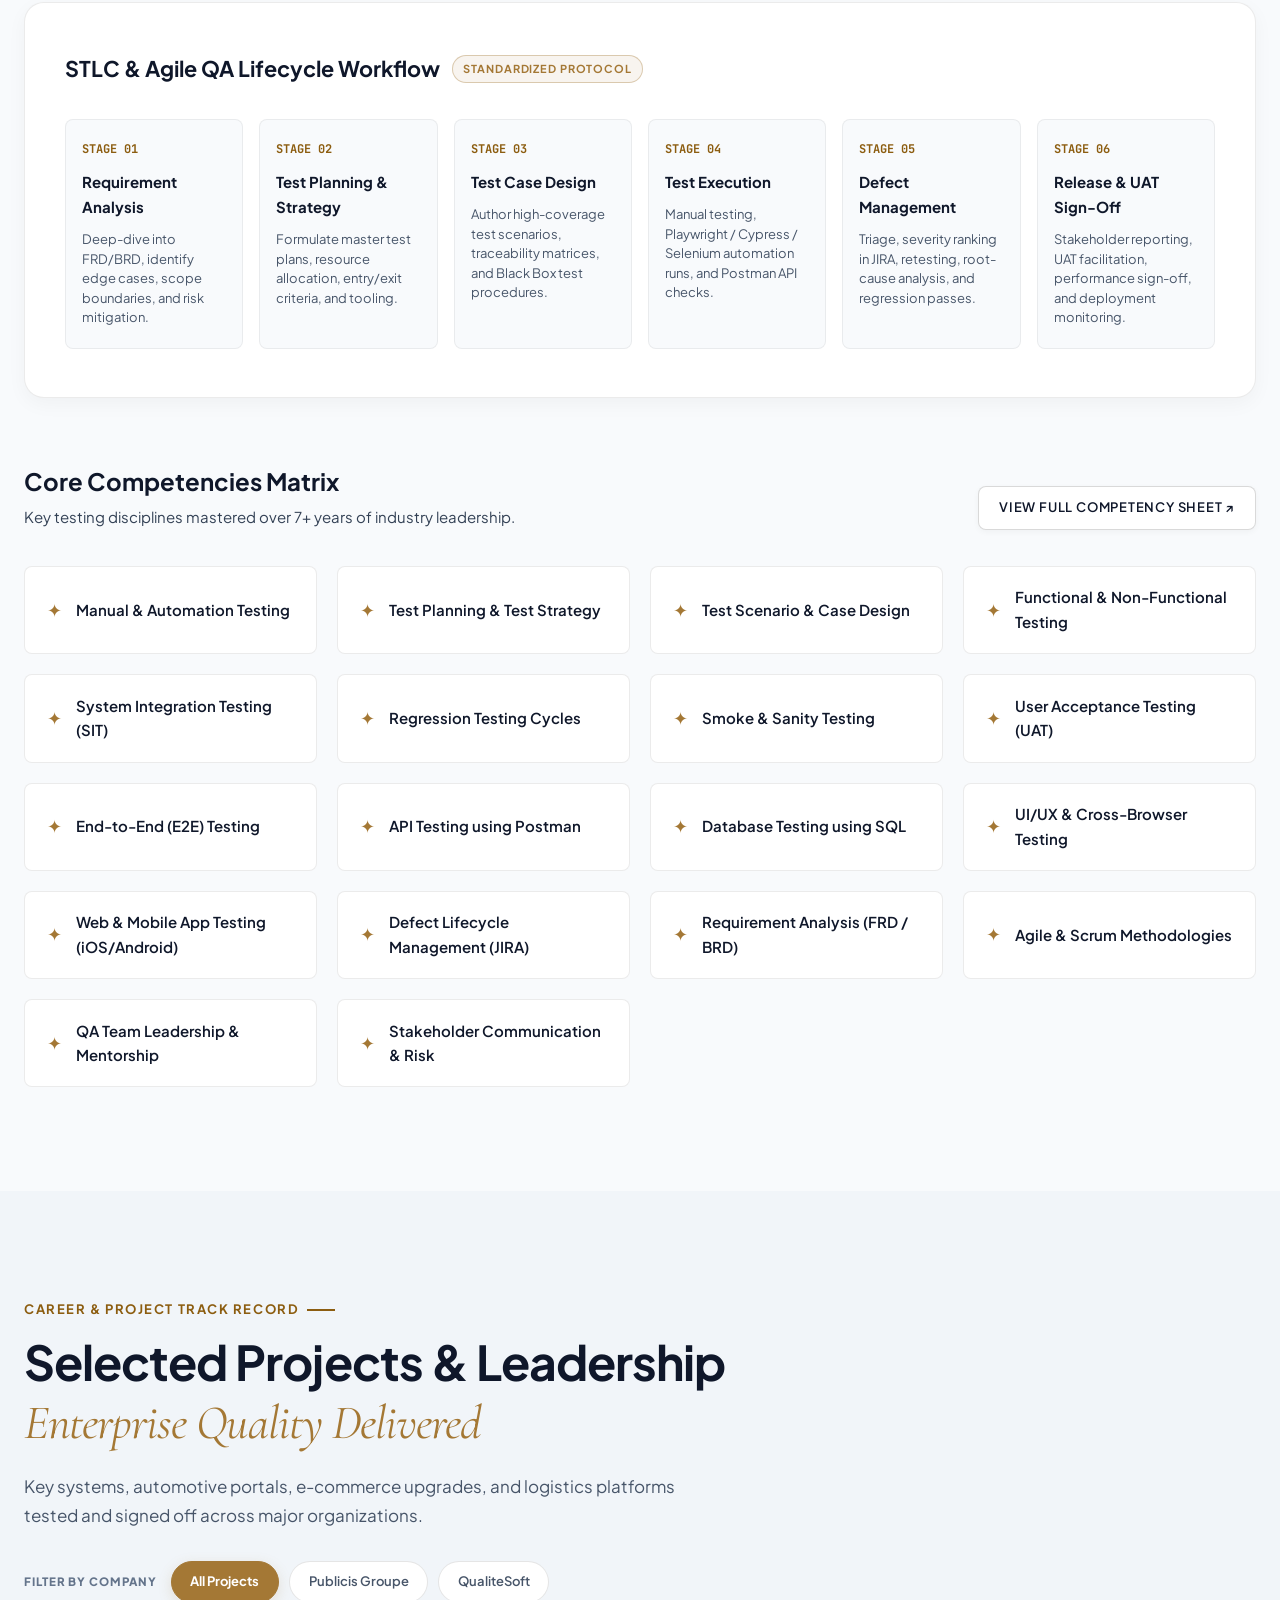
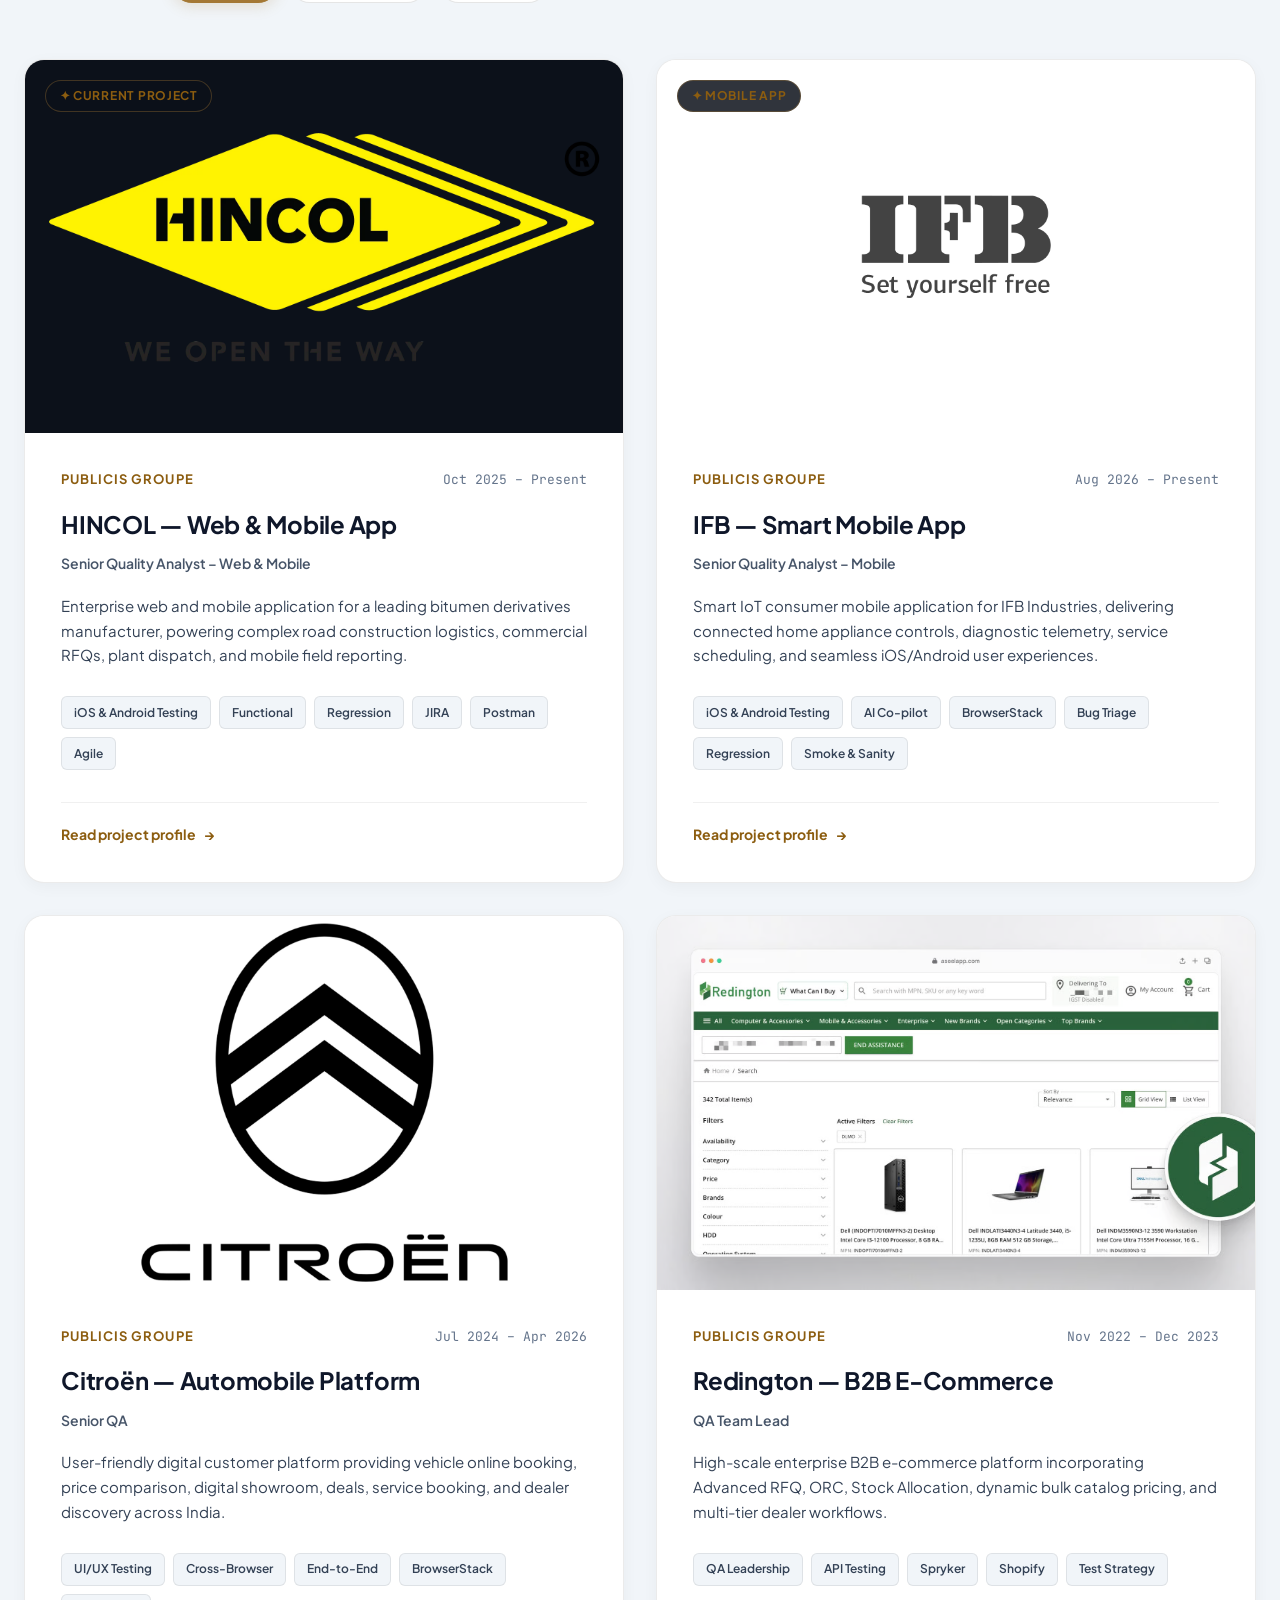
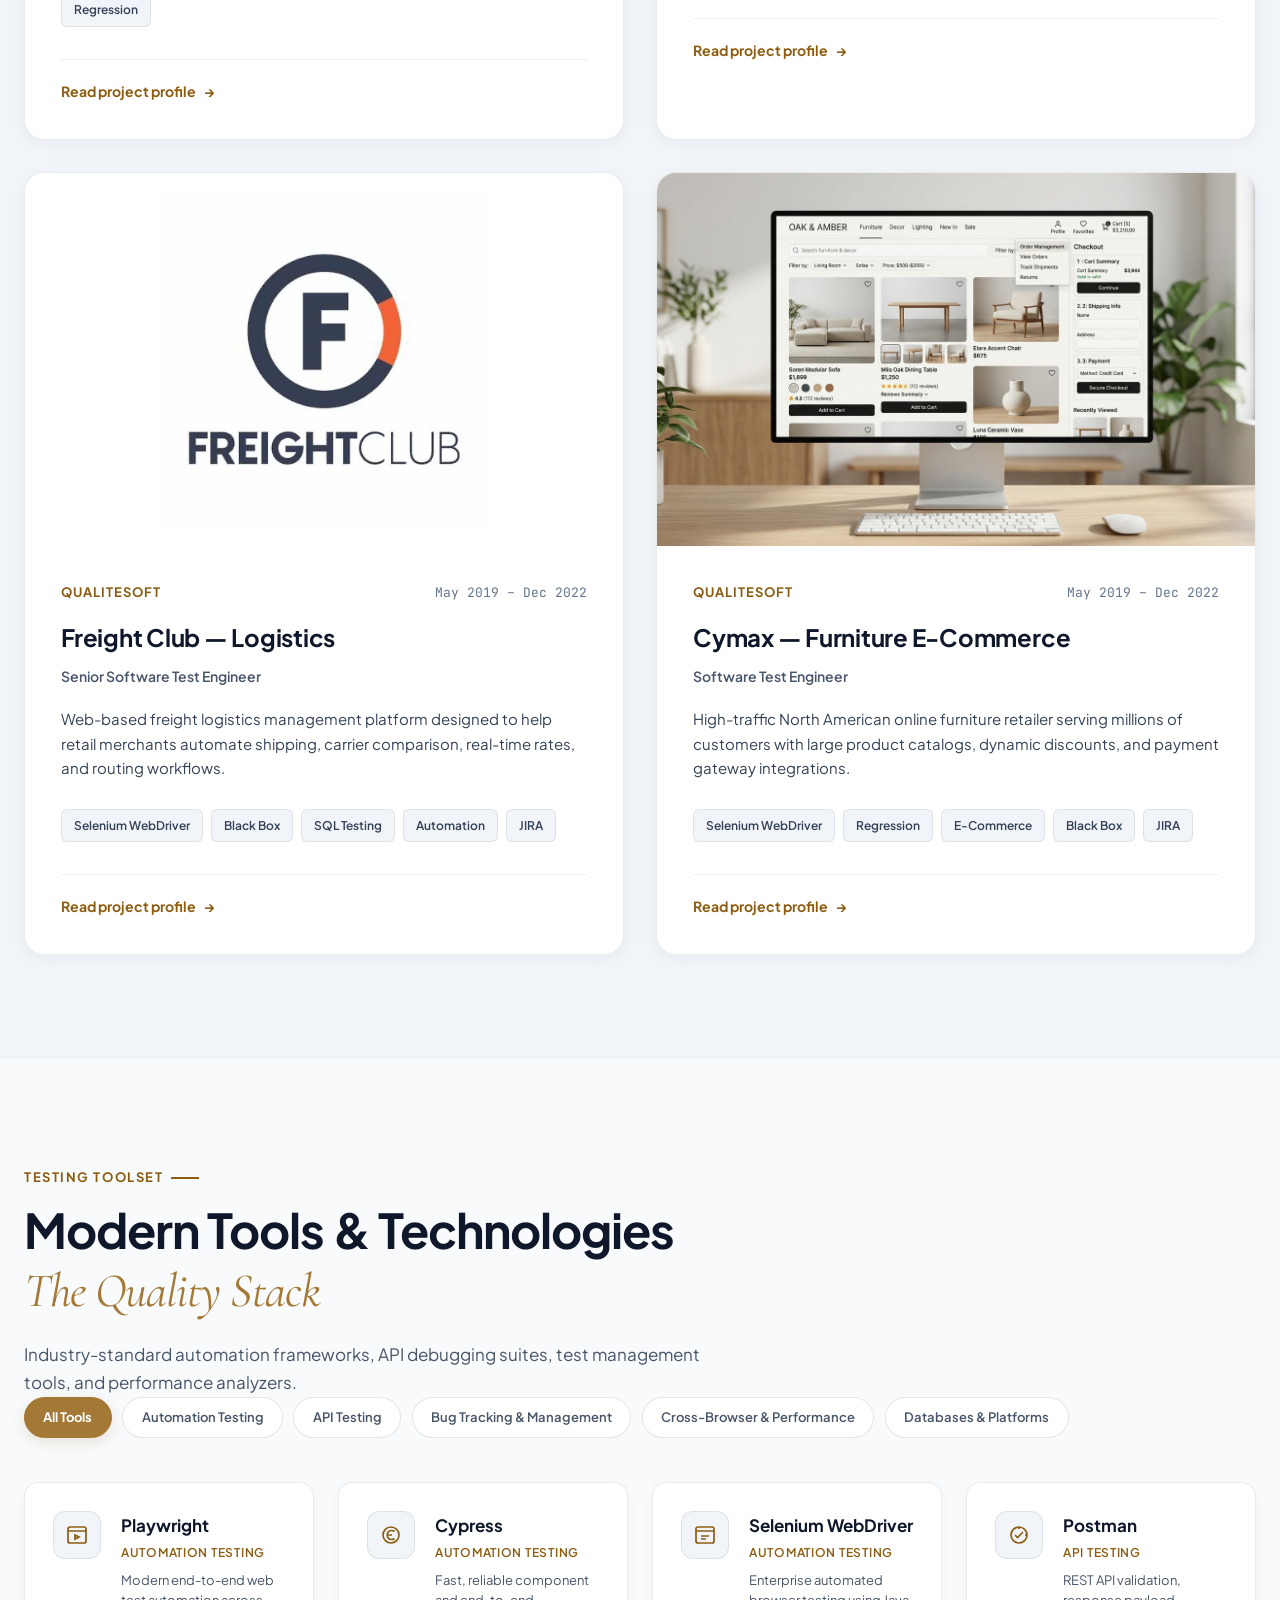
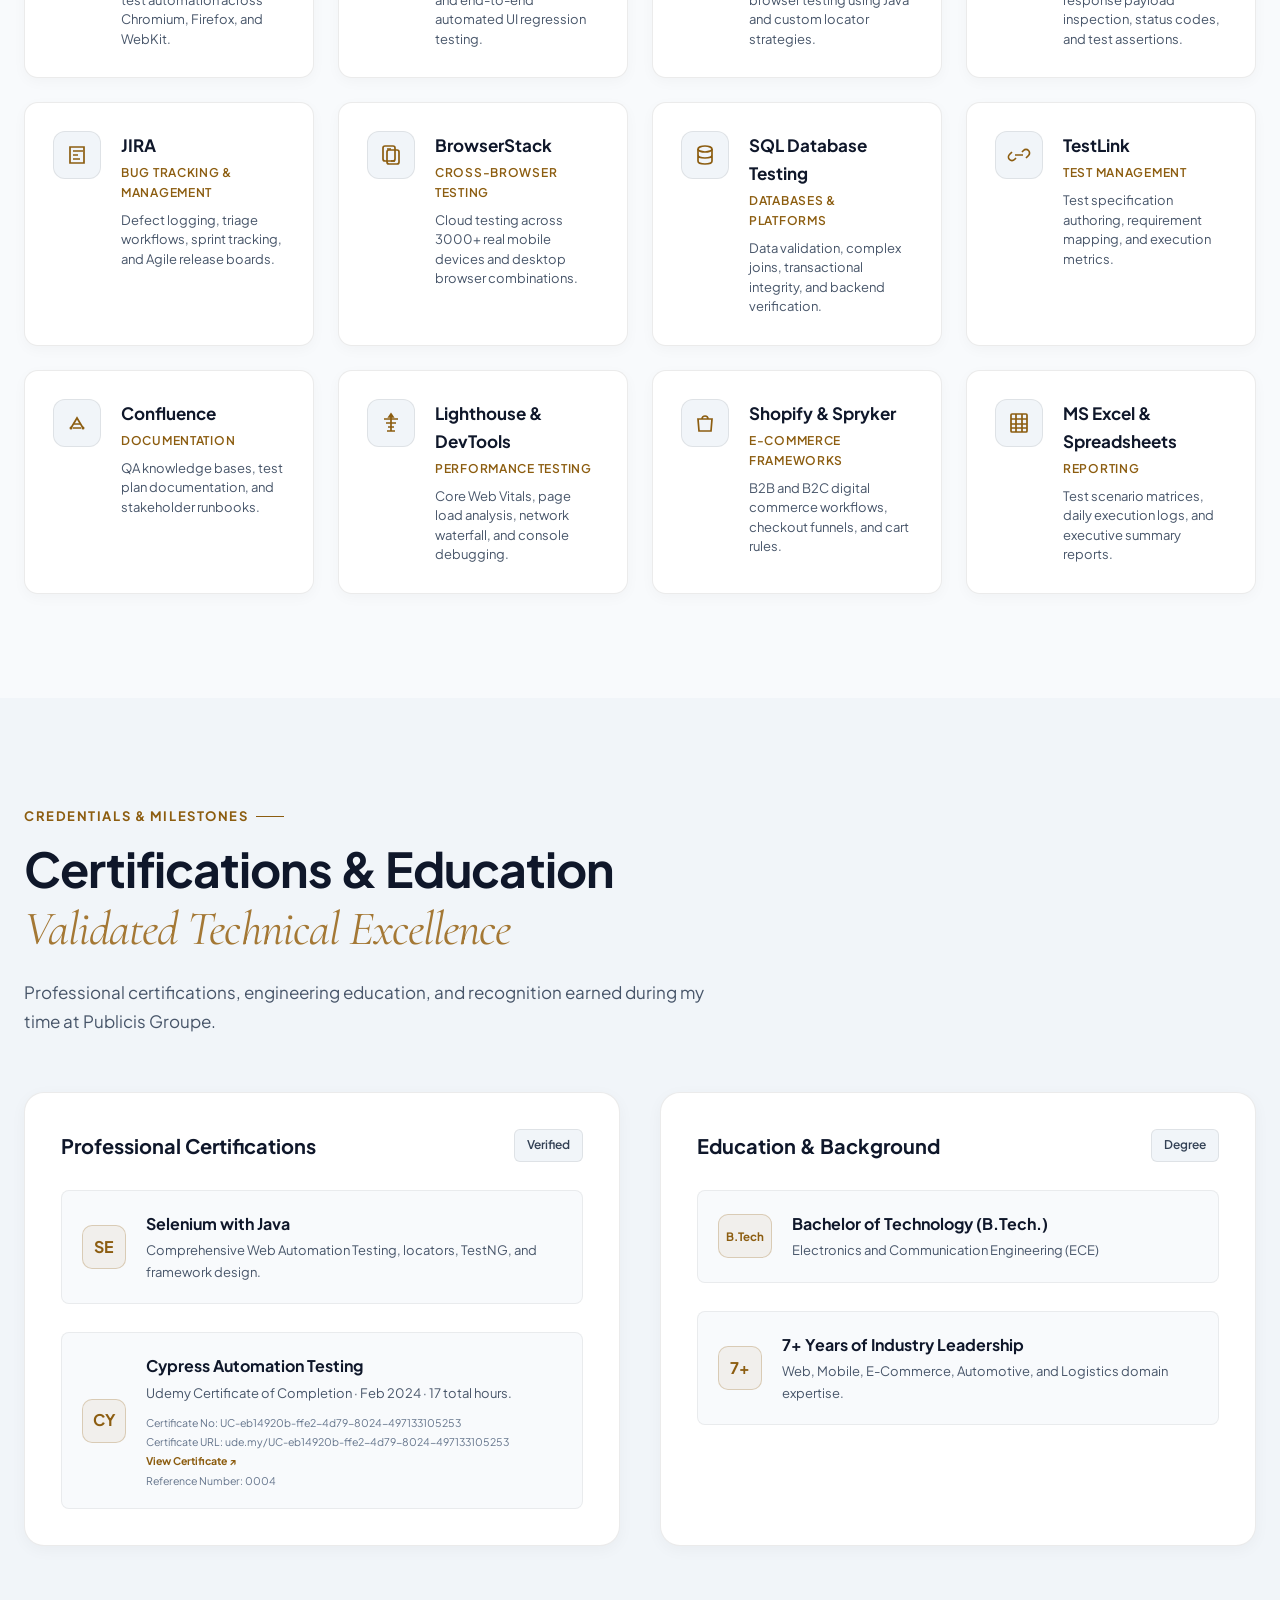
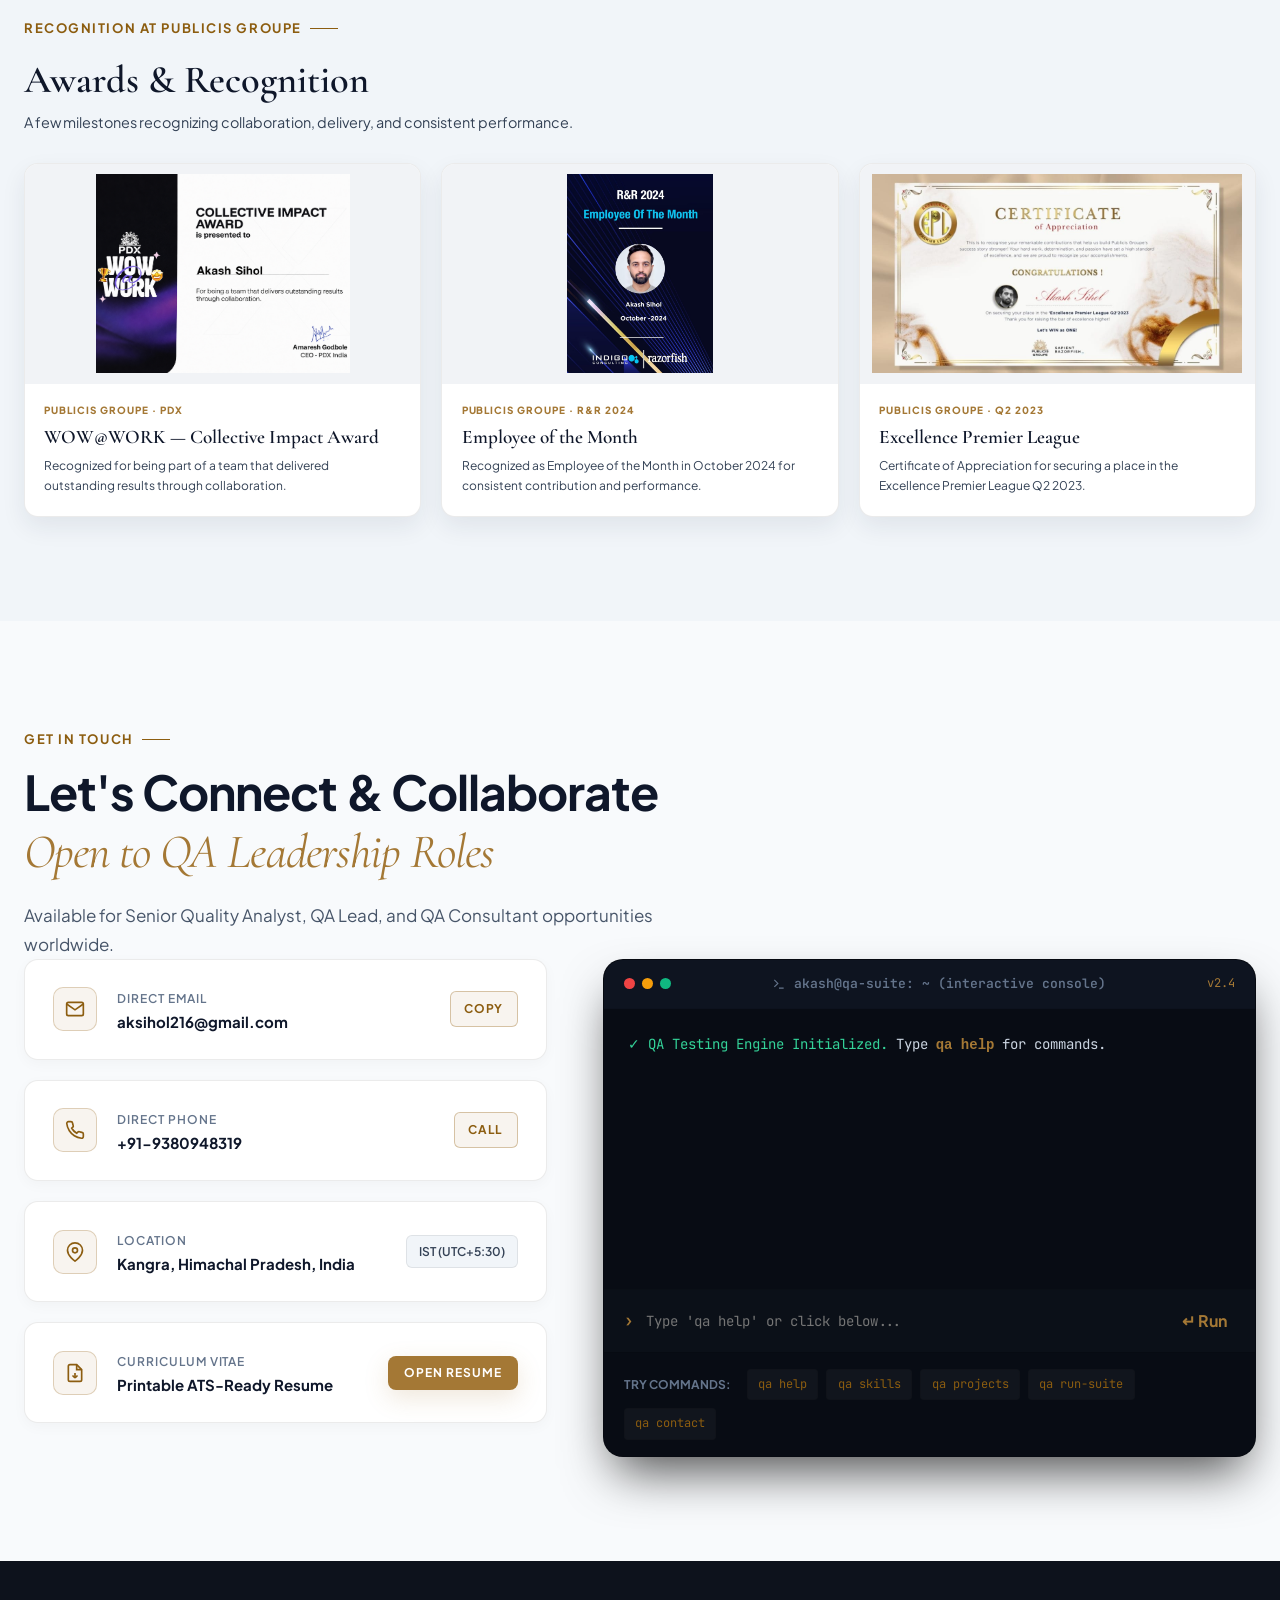
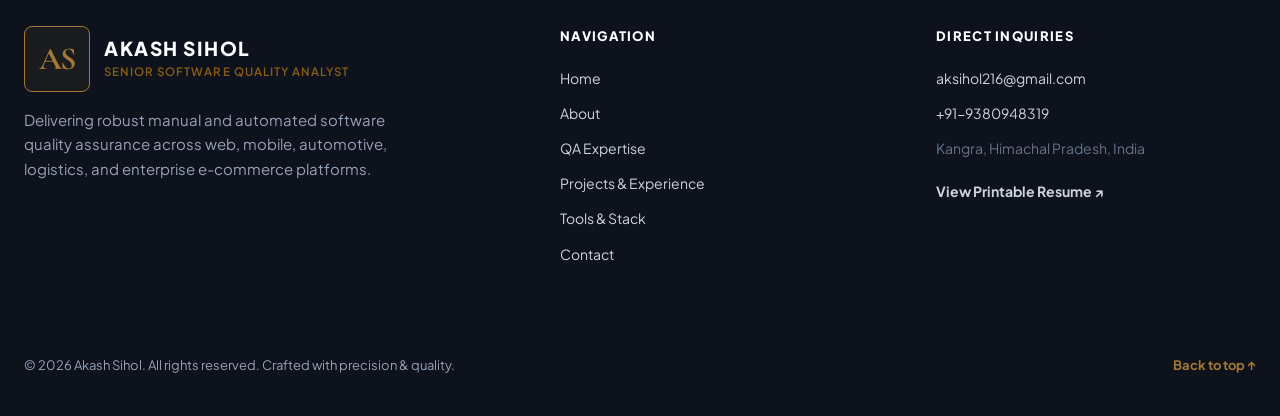
==== commit 67c89096: "chore: update IFB project duration to August 2026 – Present" ====
--- a/index.html
+++ b/index.html
@@ -501,7 +501,7 @@
               <div>
                 <div class="project-meta-row">
                   <span class="project-company">Publicis Groupe</span>
-                  <span class="project-period">Oct 2024 – Present</span>
+                  <span class="project-period">Aug 2026 – Present</span>
                 </div>
                 <h3 class="project-title">IFB — Smart Mobile App</h3>
                 <p class="project-role-badge">Senior Quality Analyst – Mobile</p>
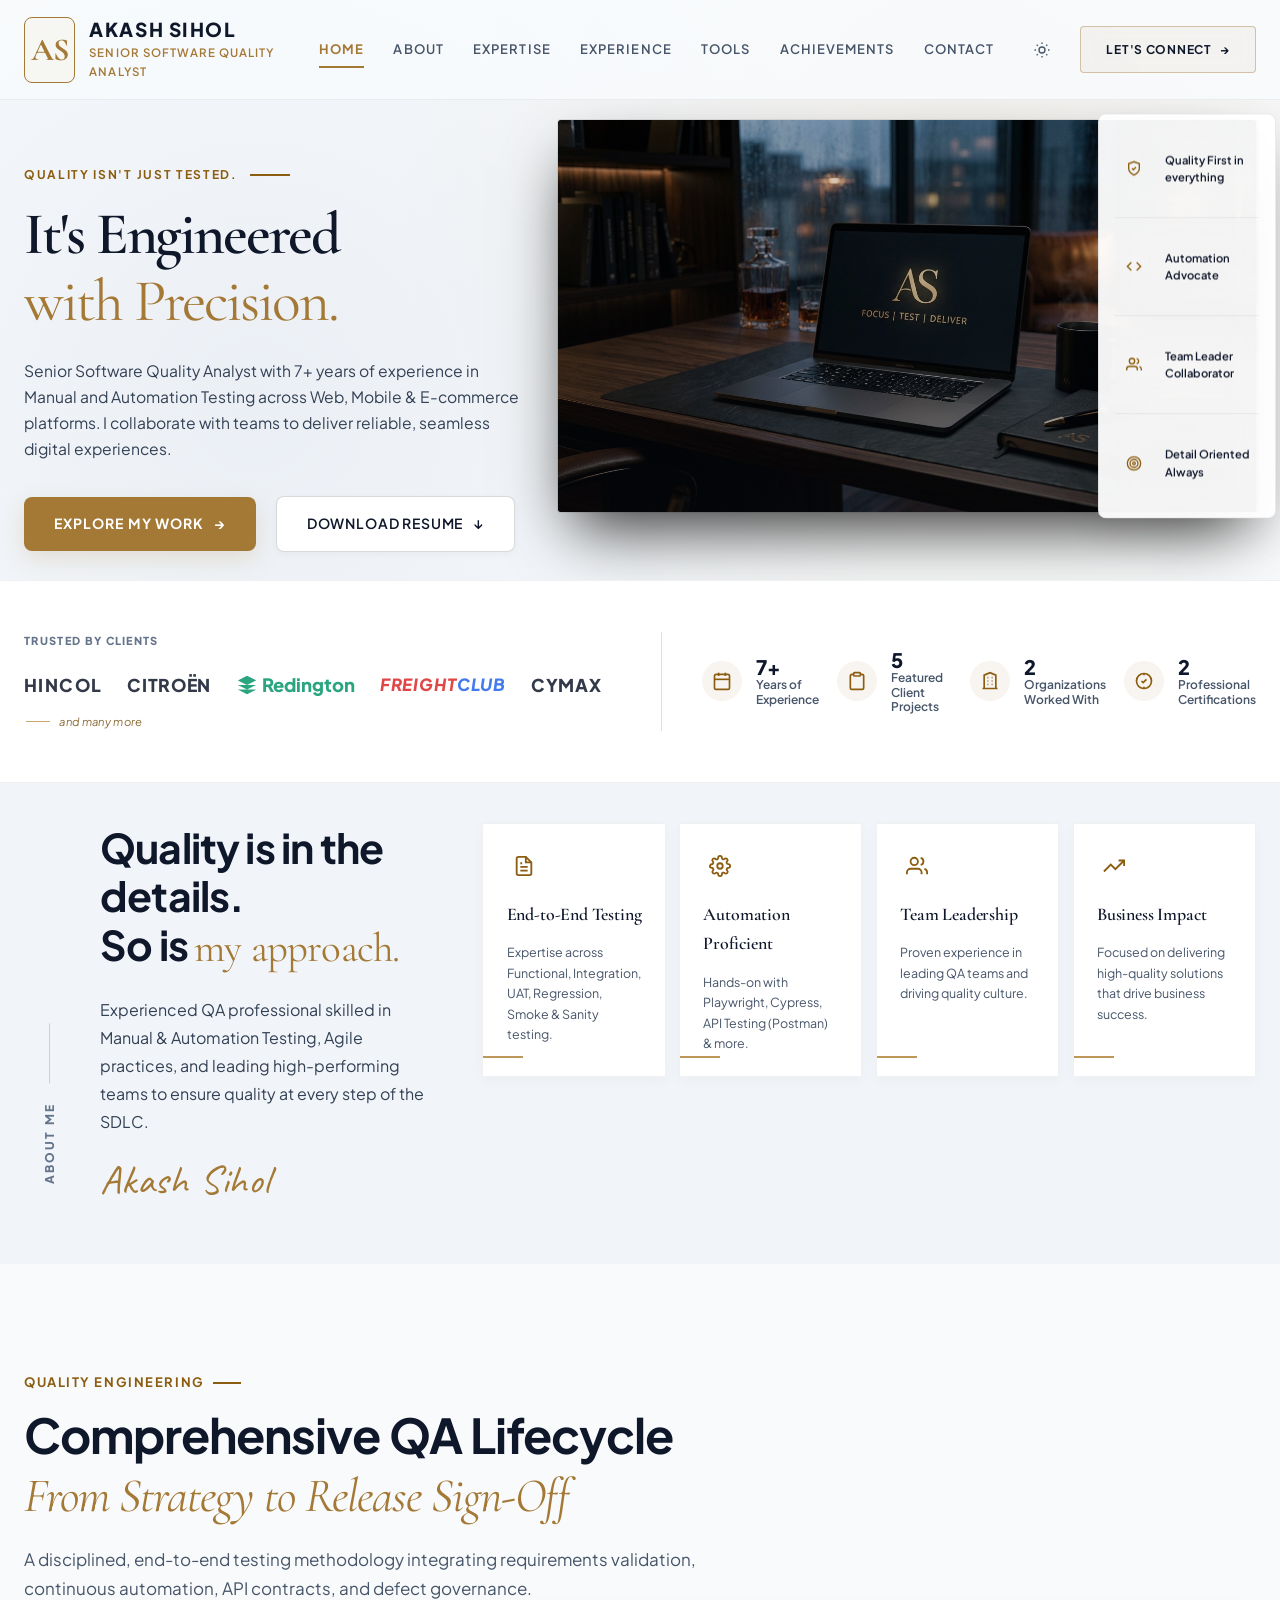
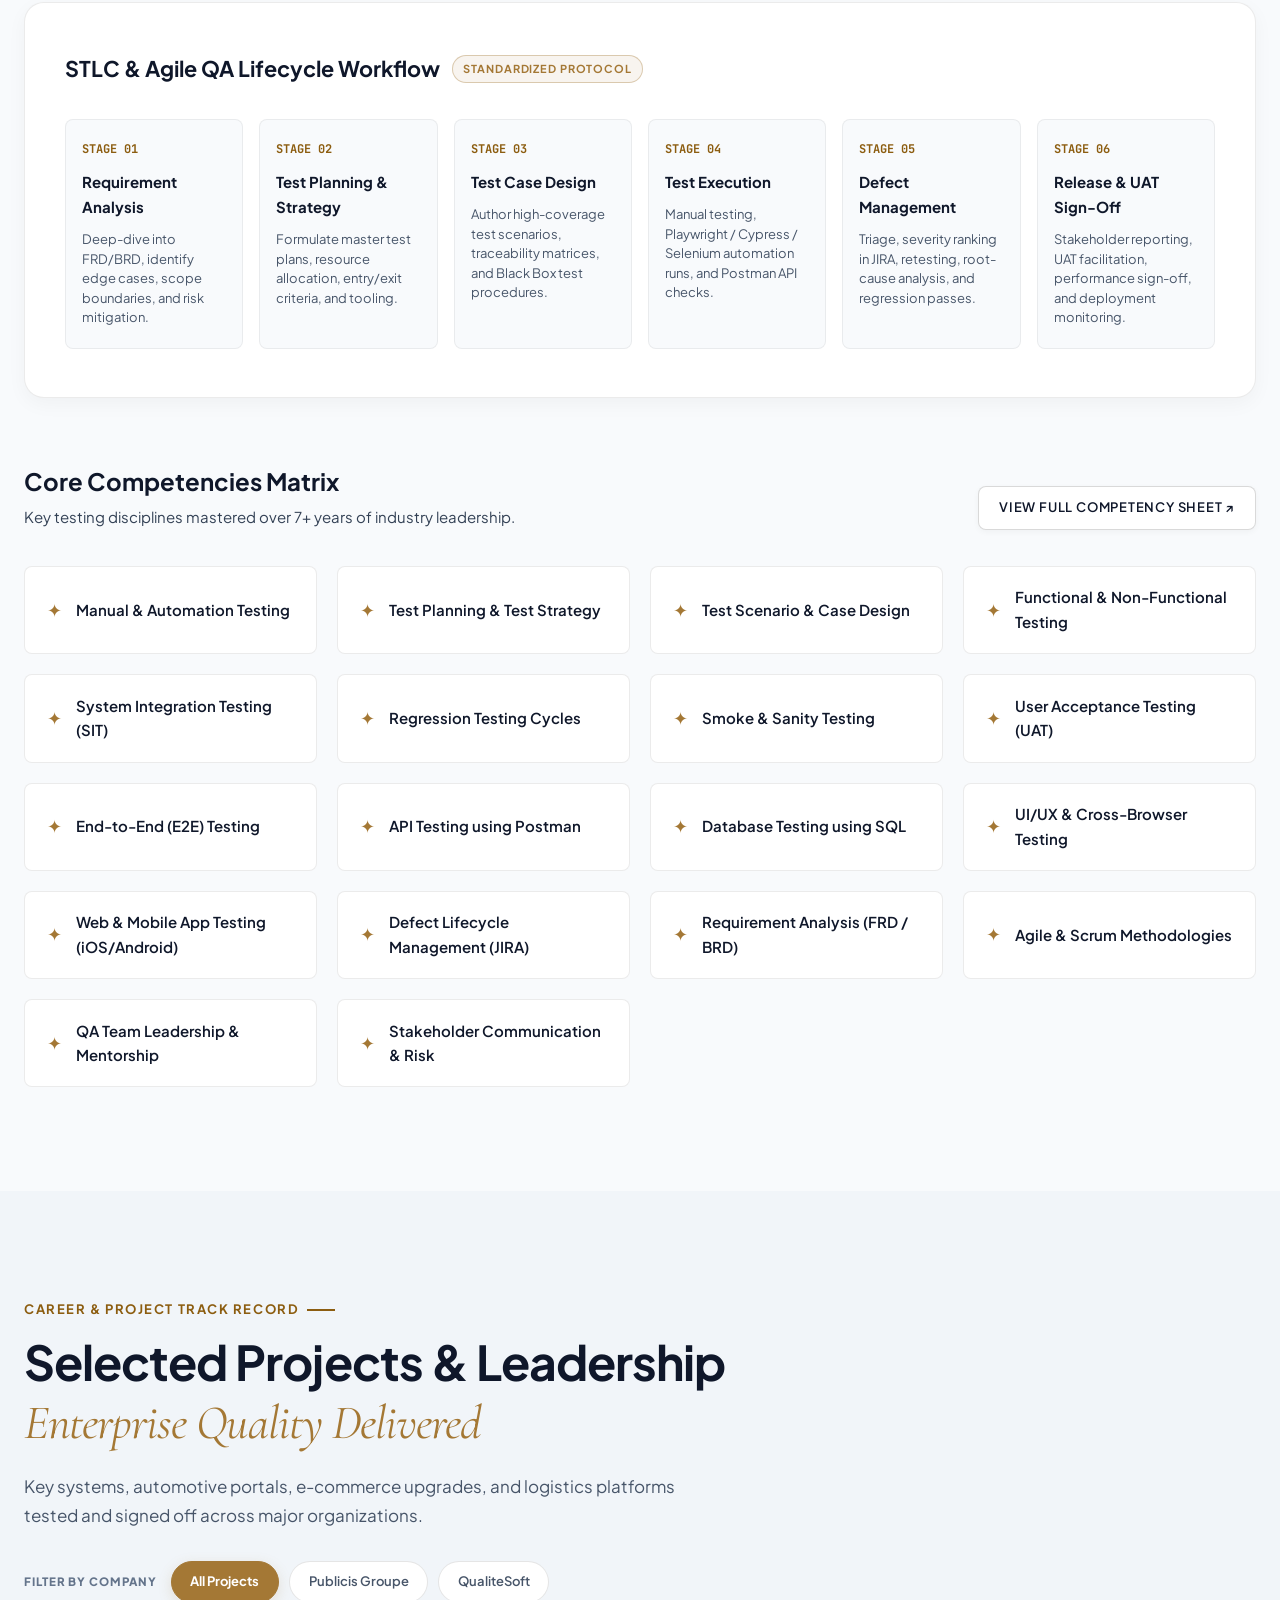
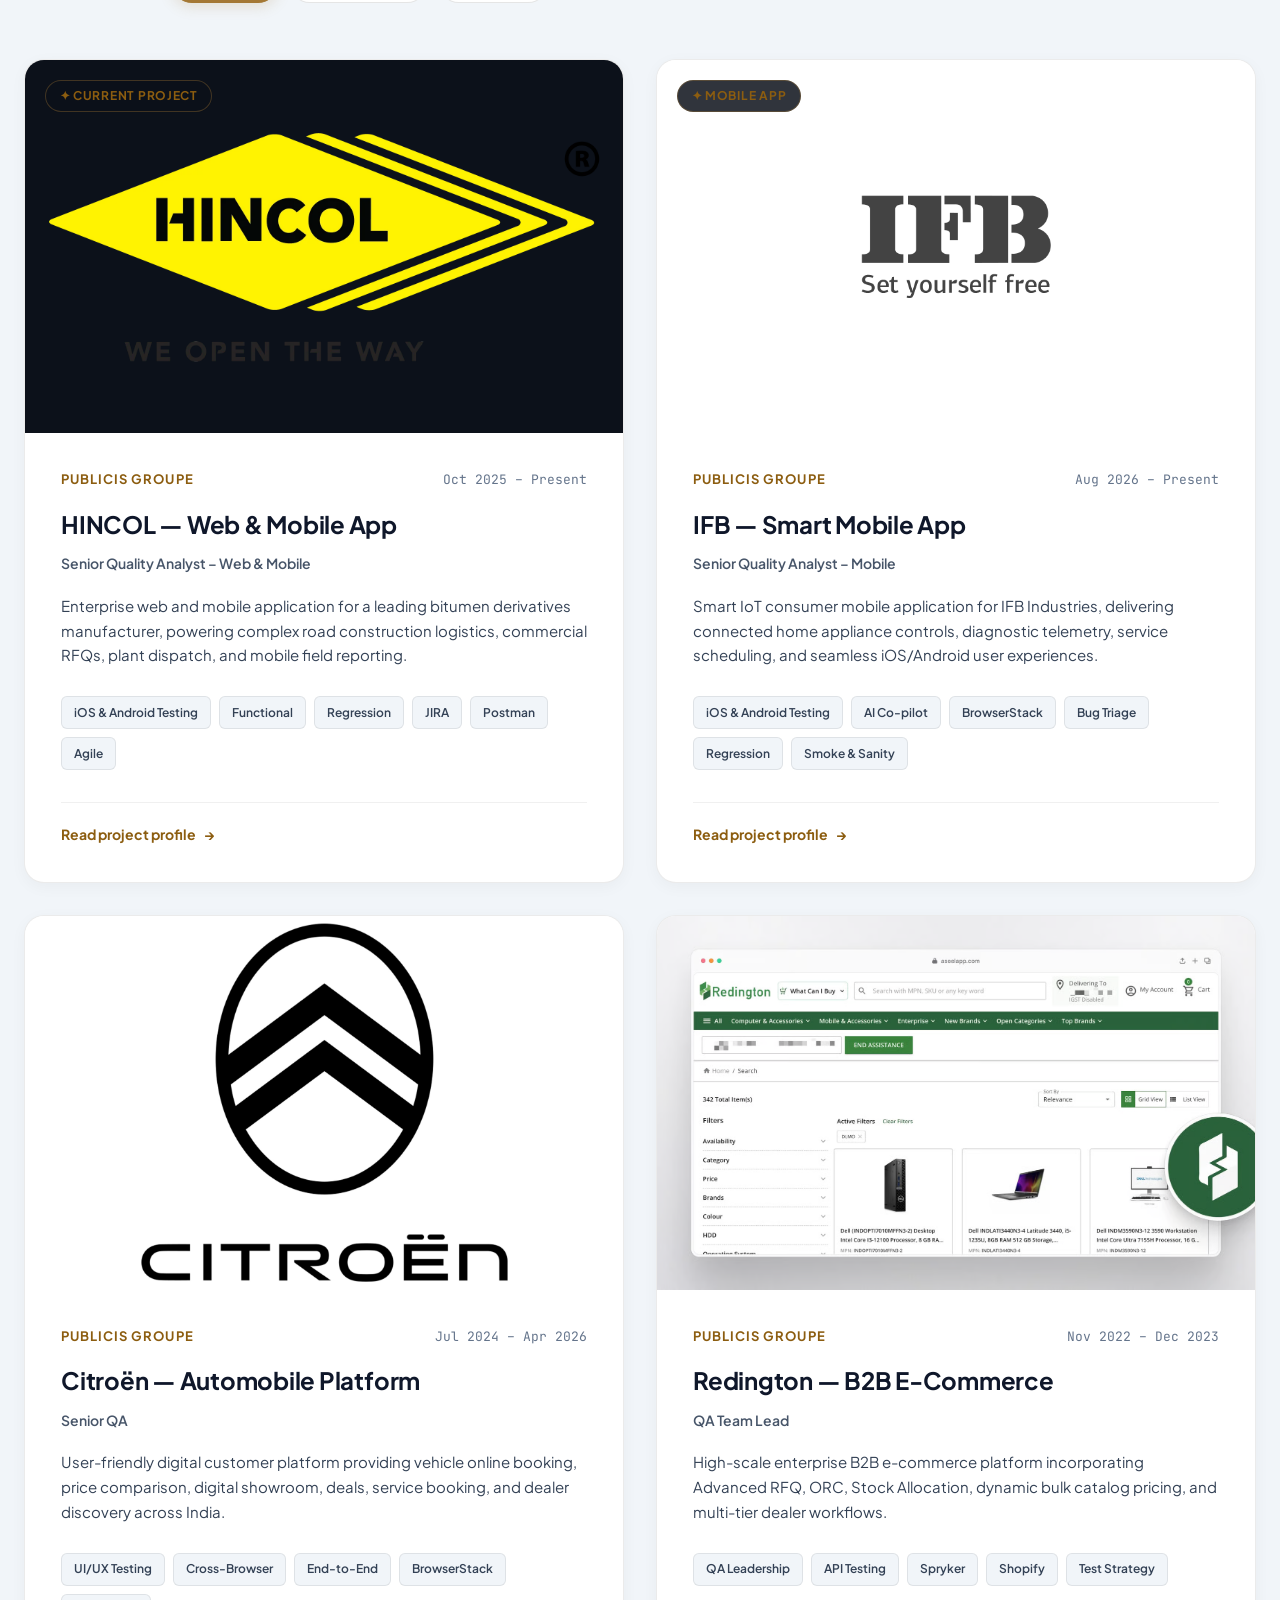
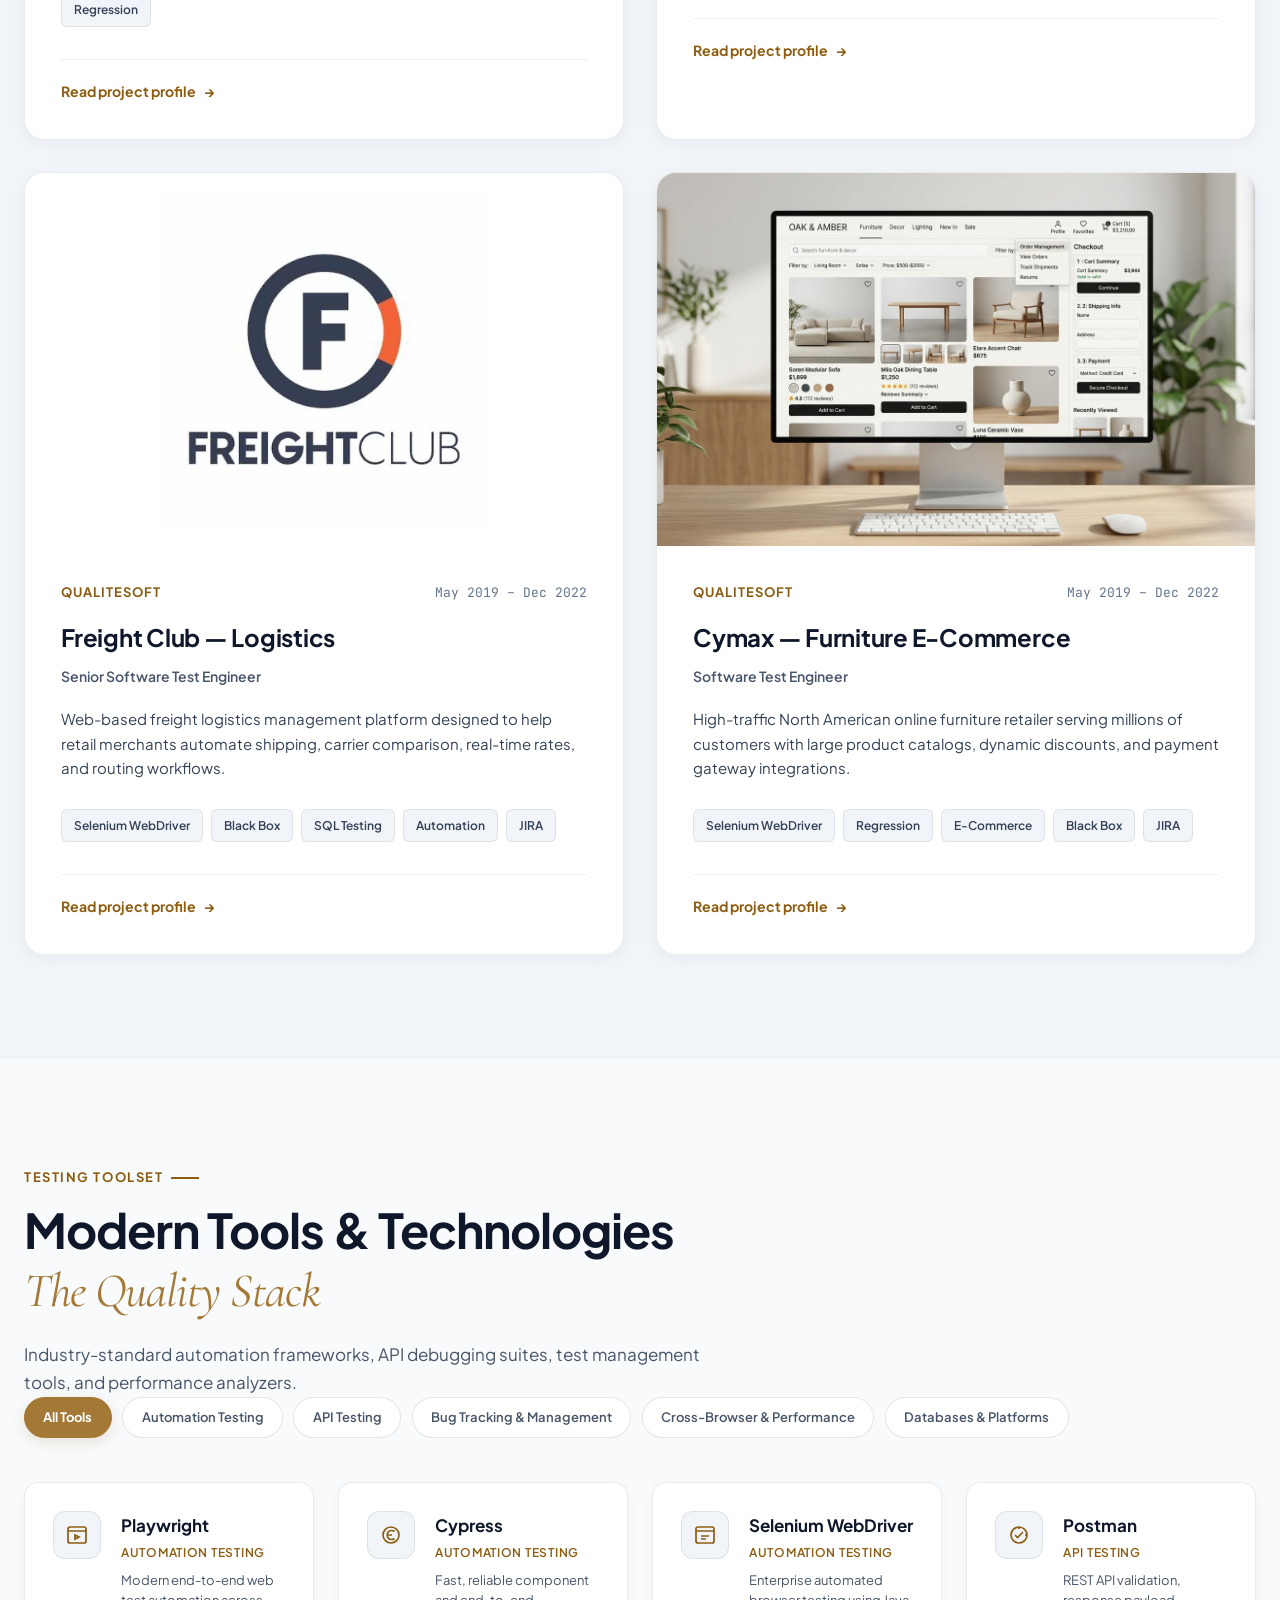
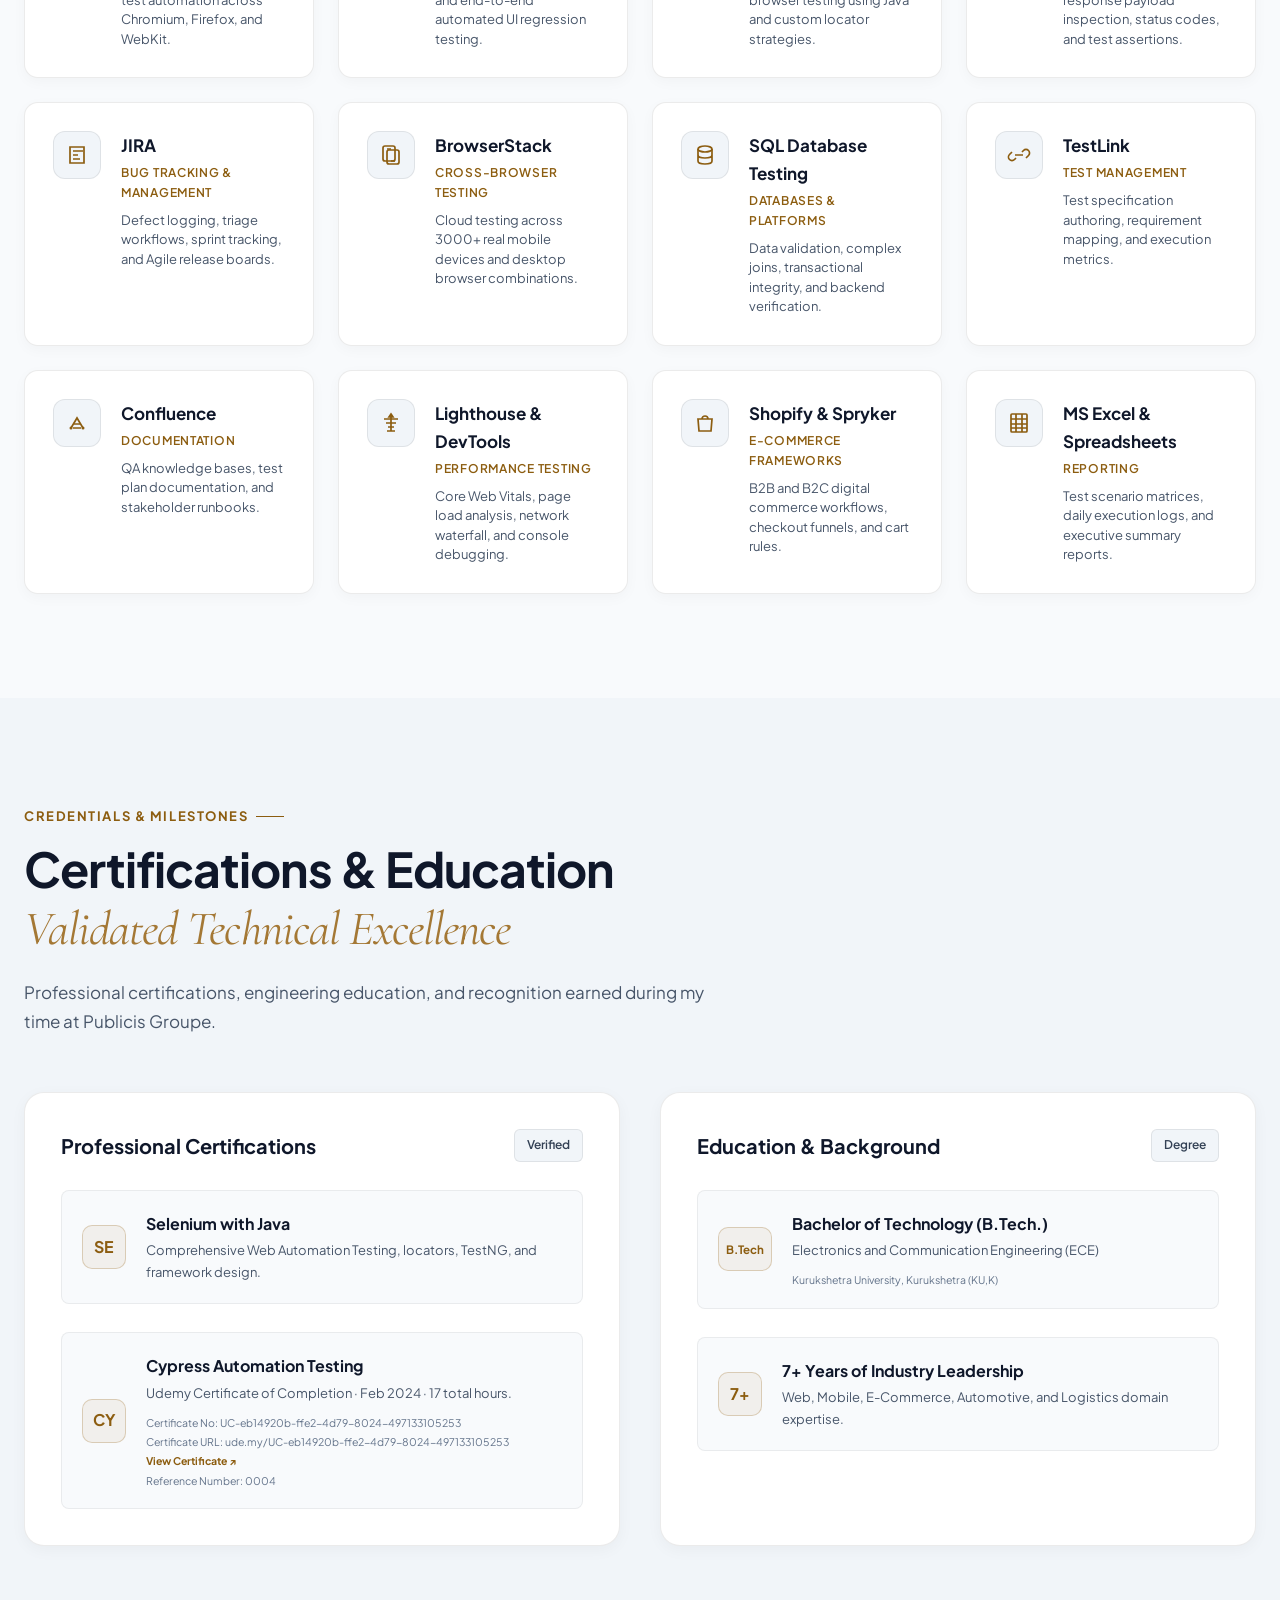
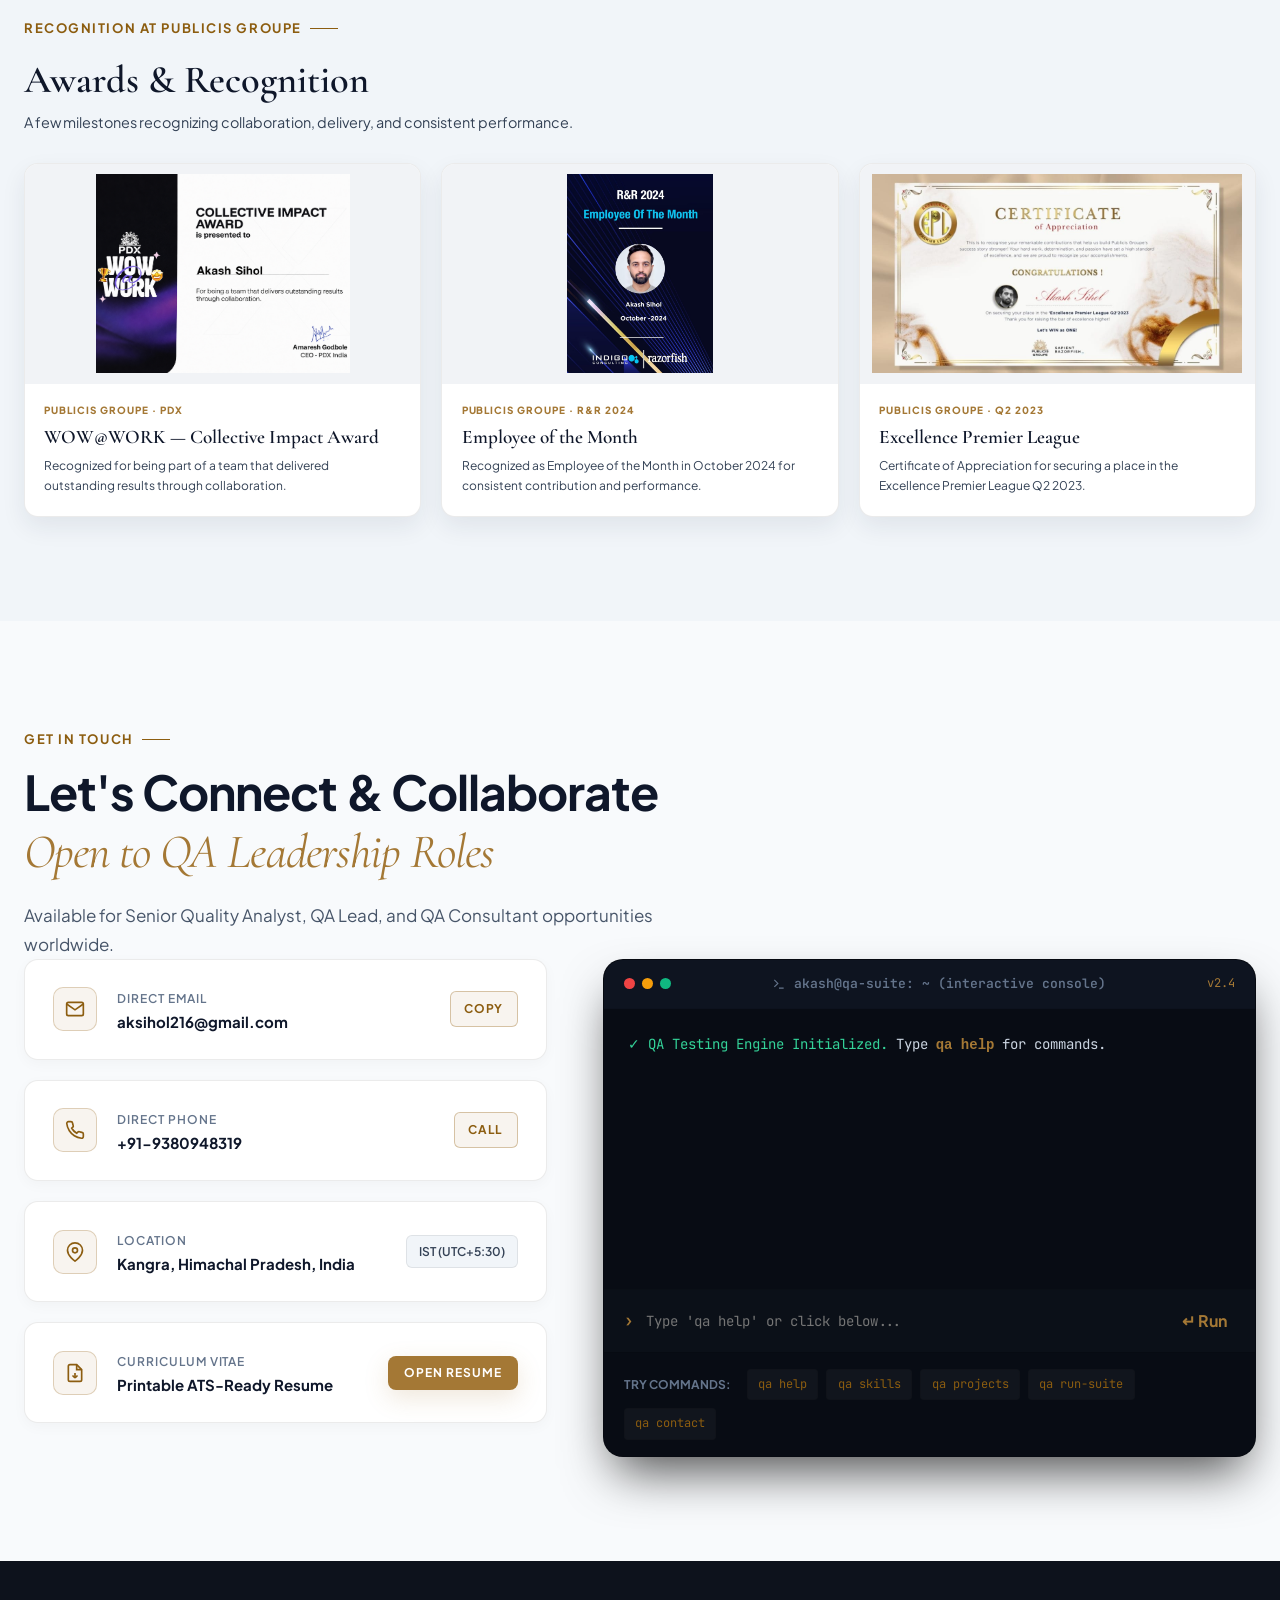
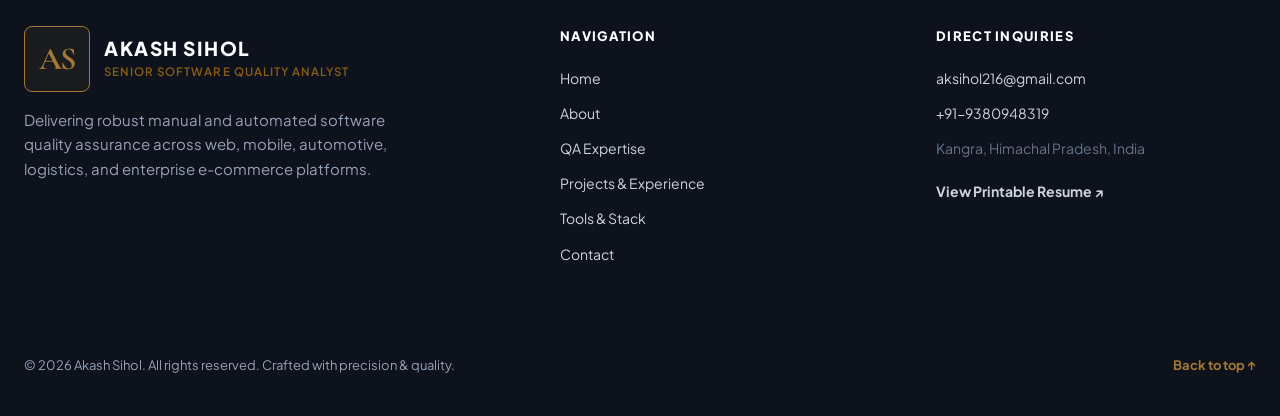
==== commit 08e6bc72: "update: update education to Kurukshetra University and remove portfolio link from education and sele" ====
--- a/index.html
+++ b/index.html
@@ -859,6 +859,9 @@
               <div class="cert-info">
                 <h4>Bachelor of Technology (B.Tech.)</h4>
                 <p>Electronics and Communication Engineering (ECE)</p>
+                <div class="cert-verification">
+                  <span>Kurukshetra University, Kurukshetra (KU,K)</span>
+                </div>
               </div>
             </div>
 
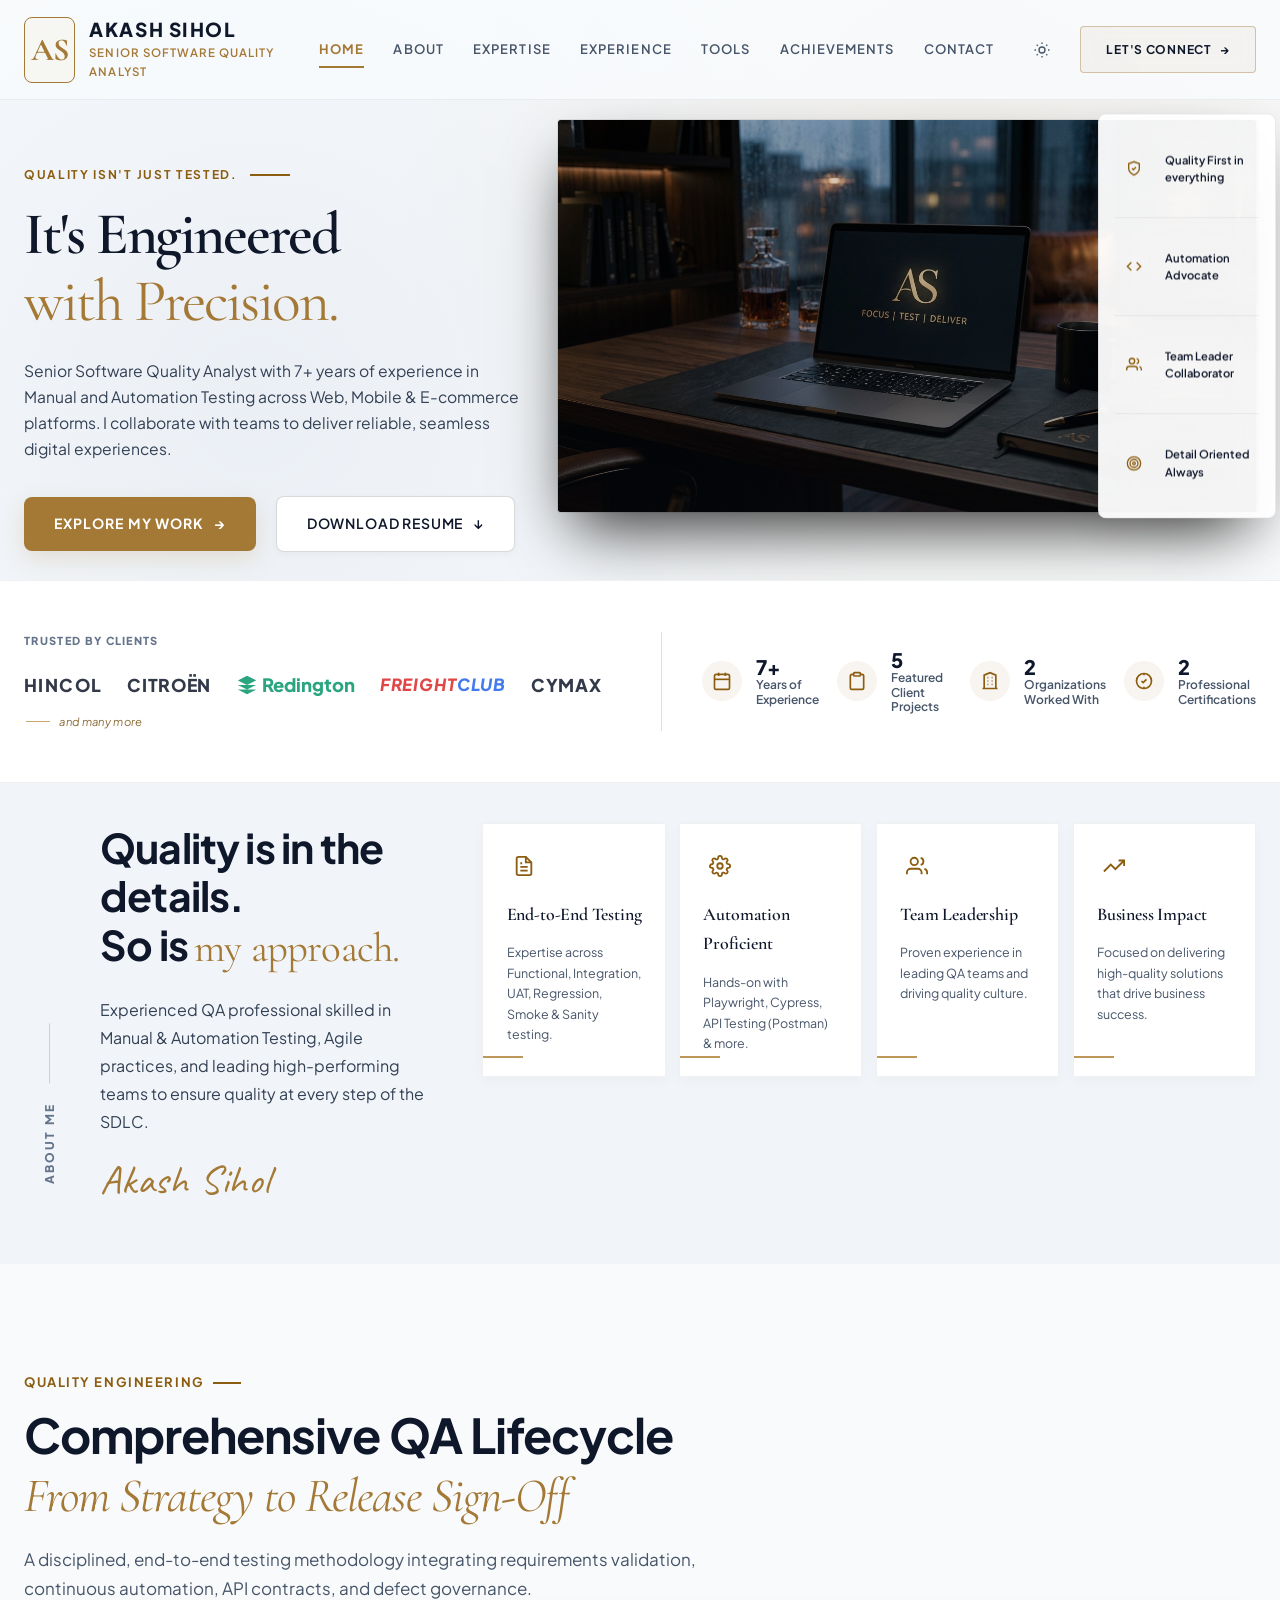
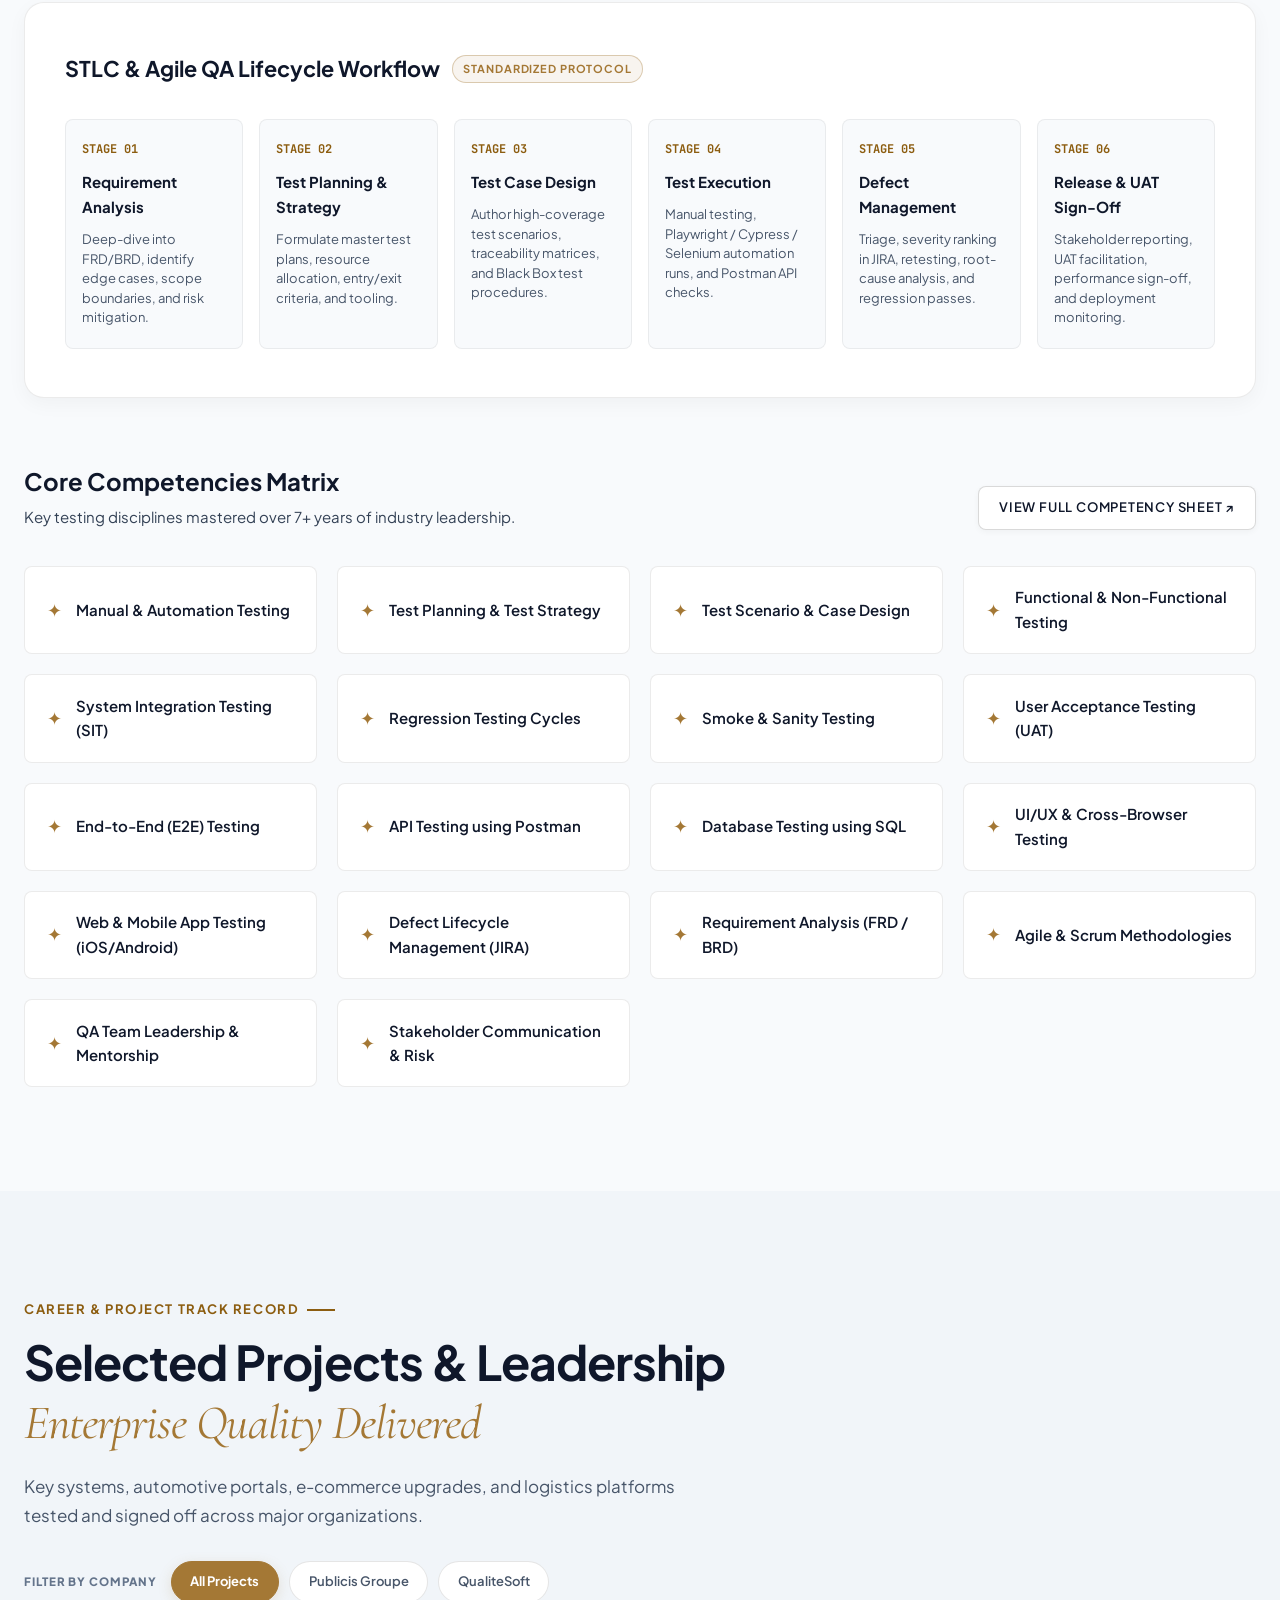
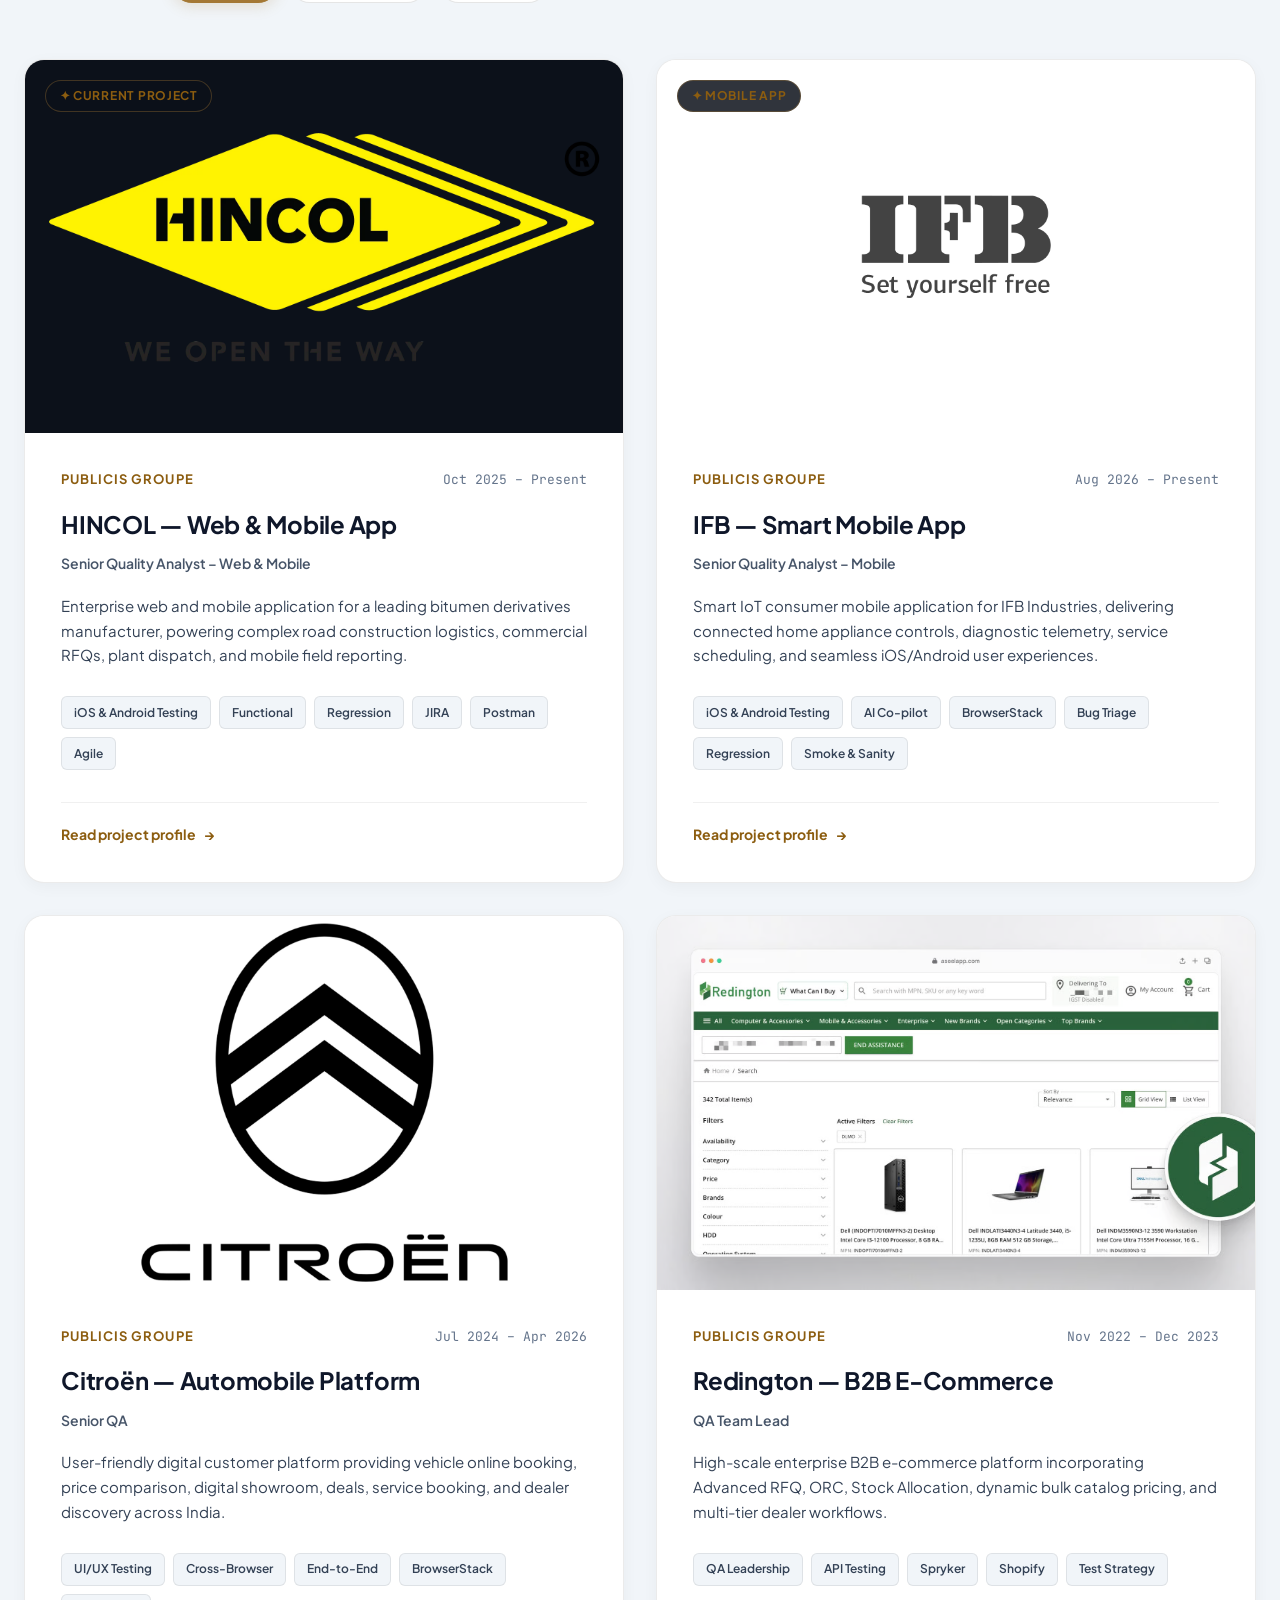
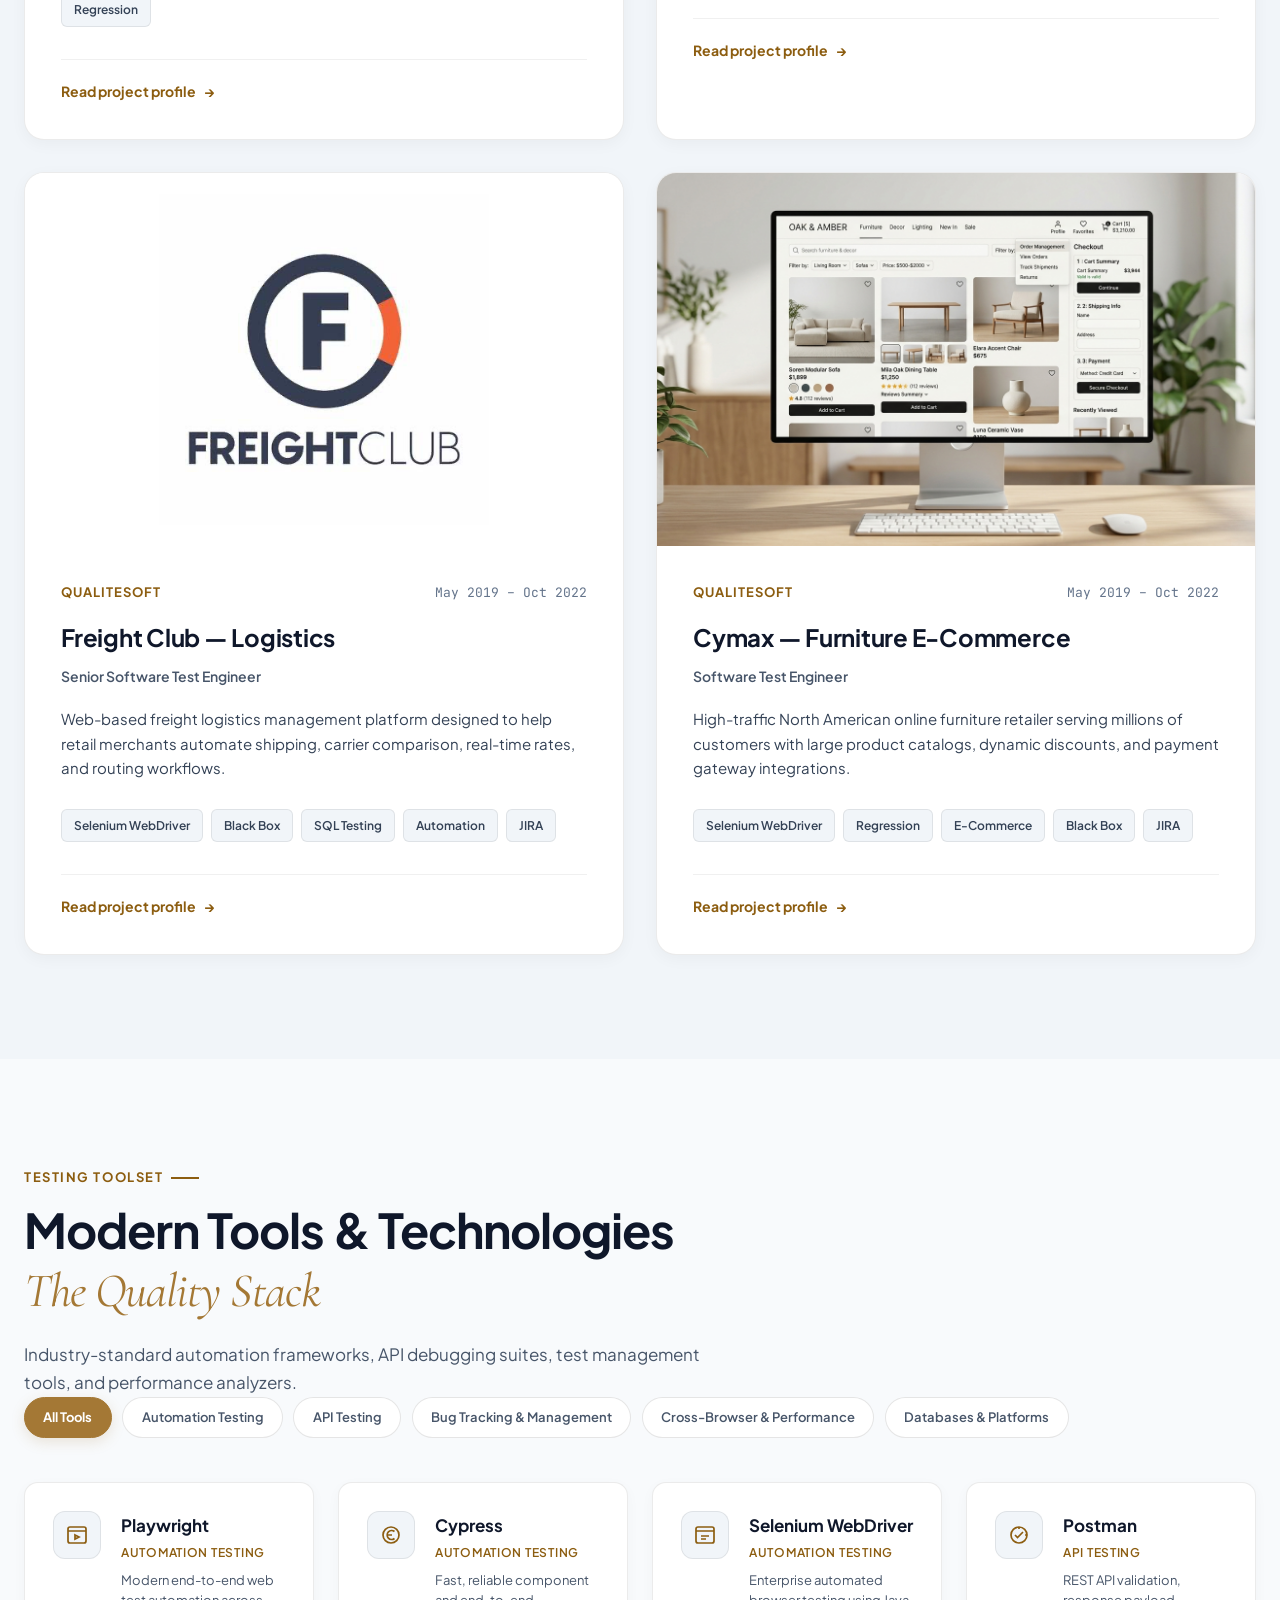
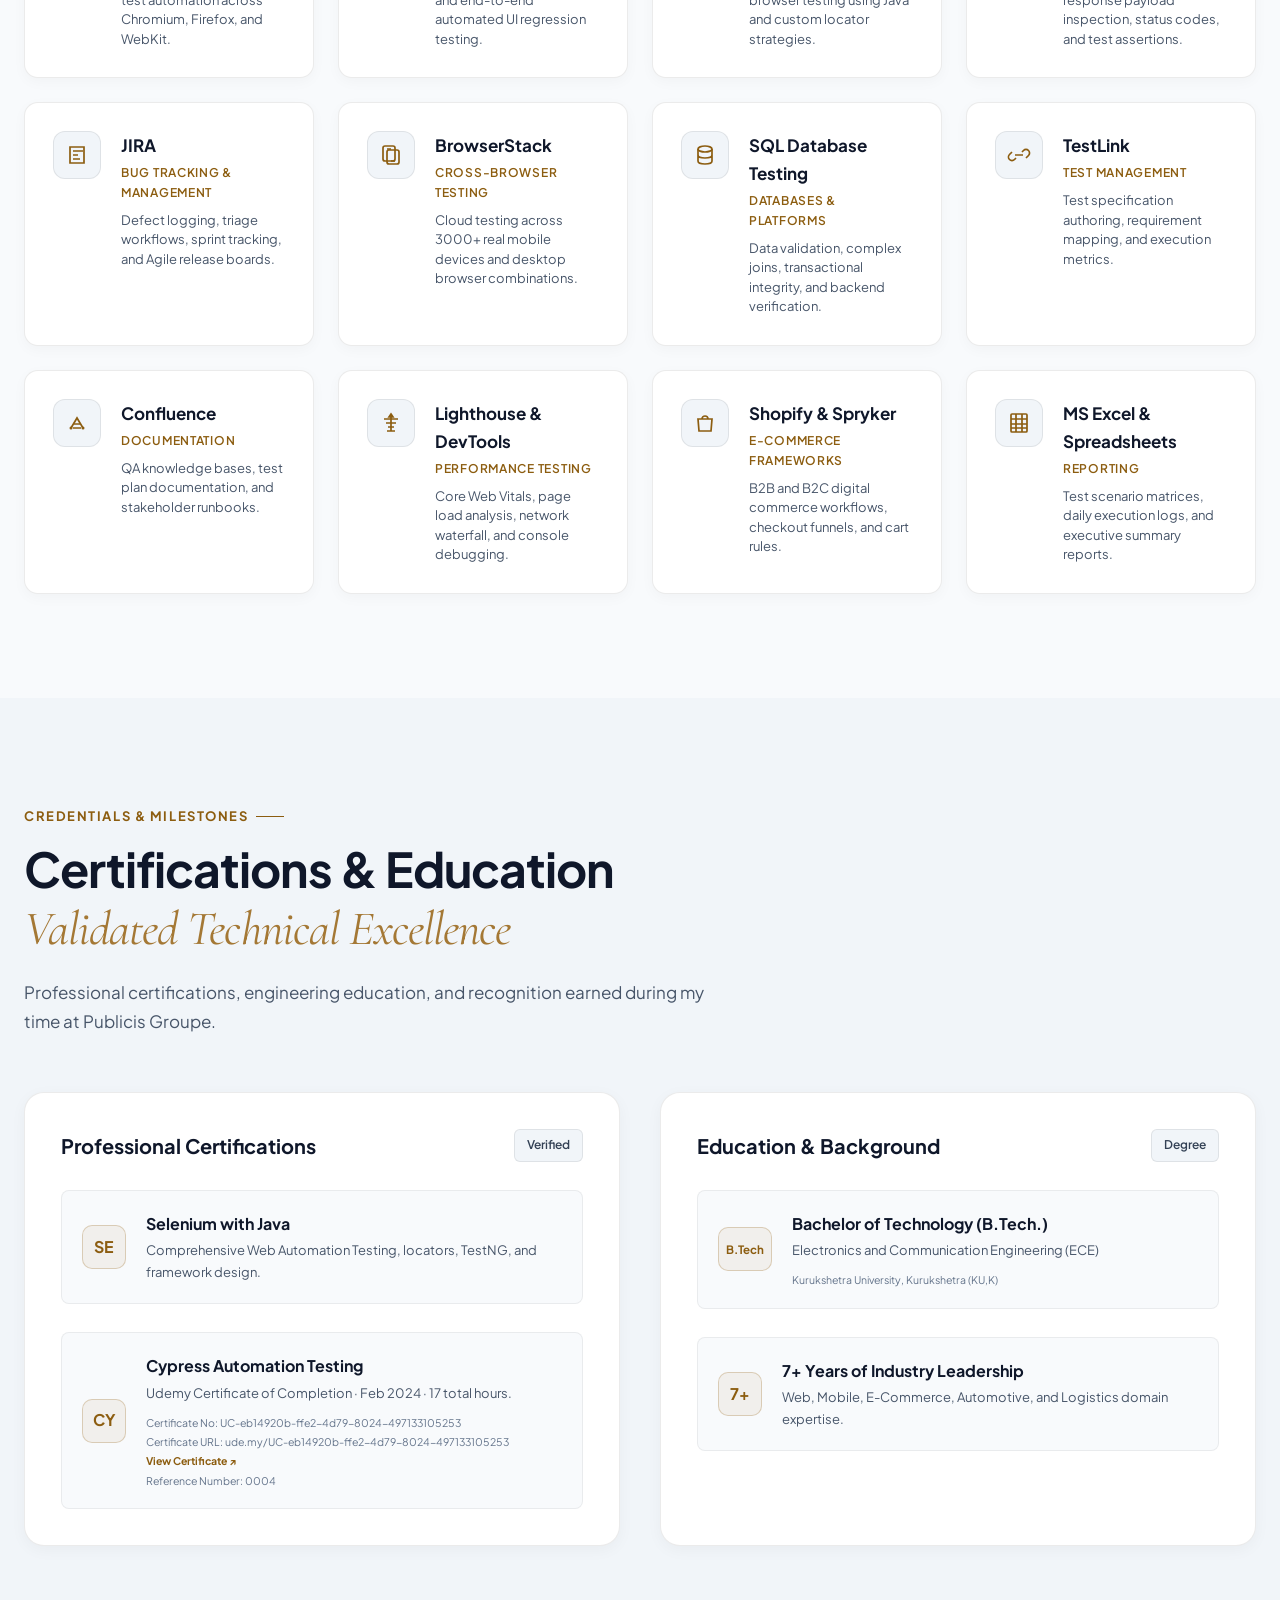
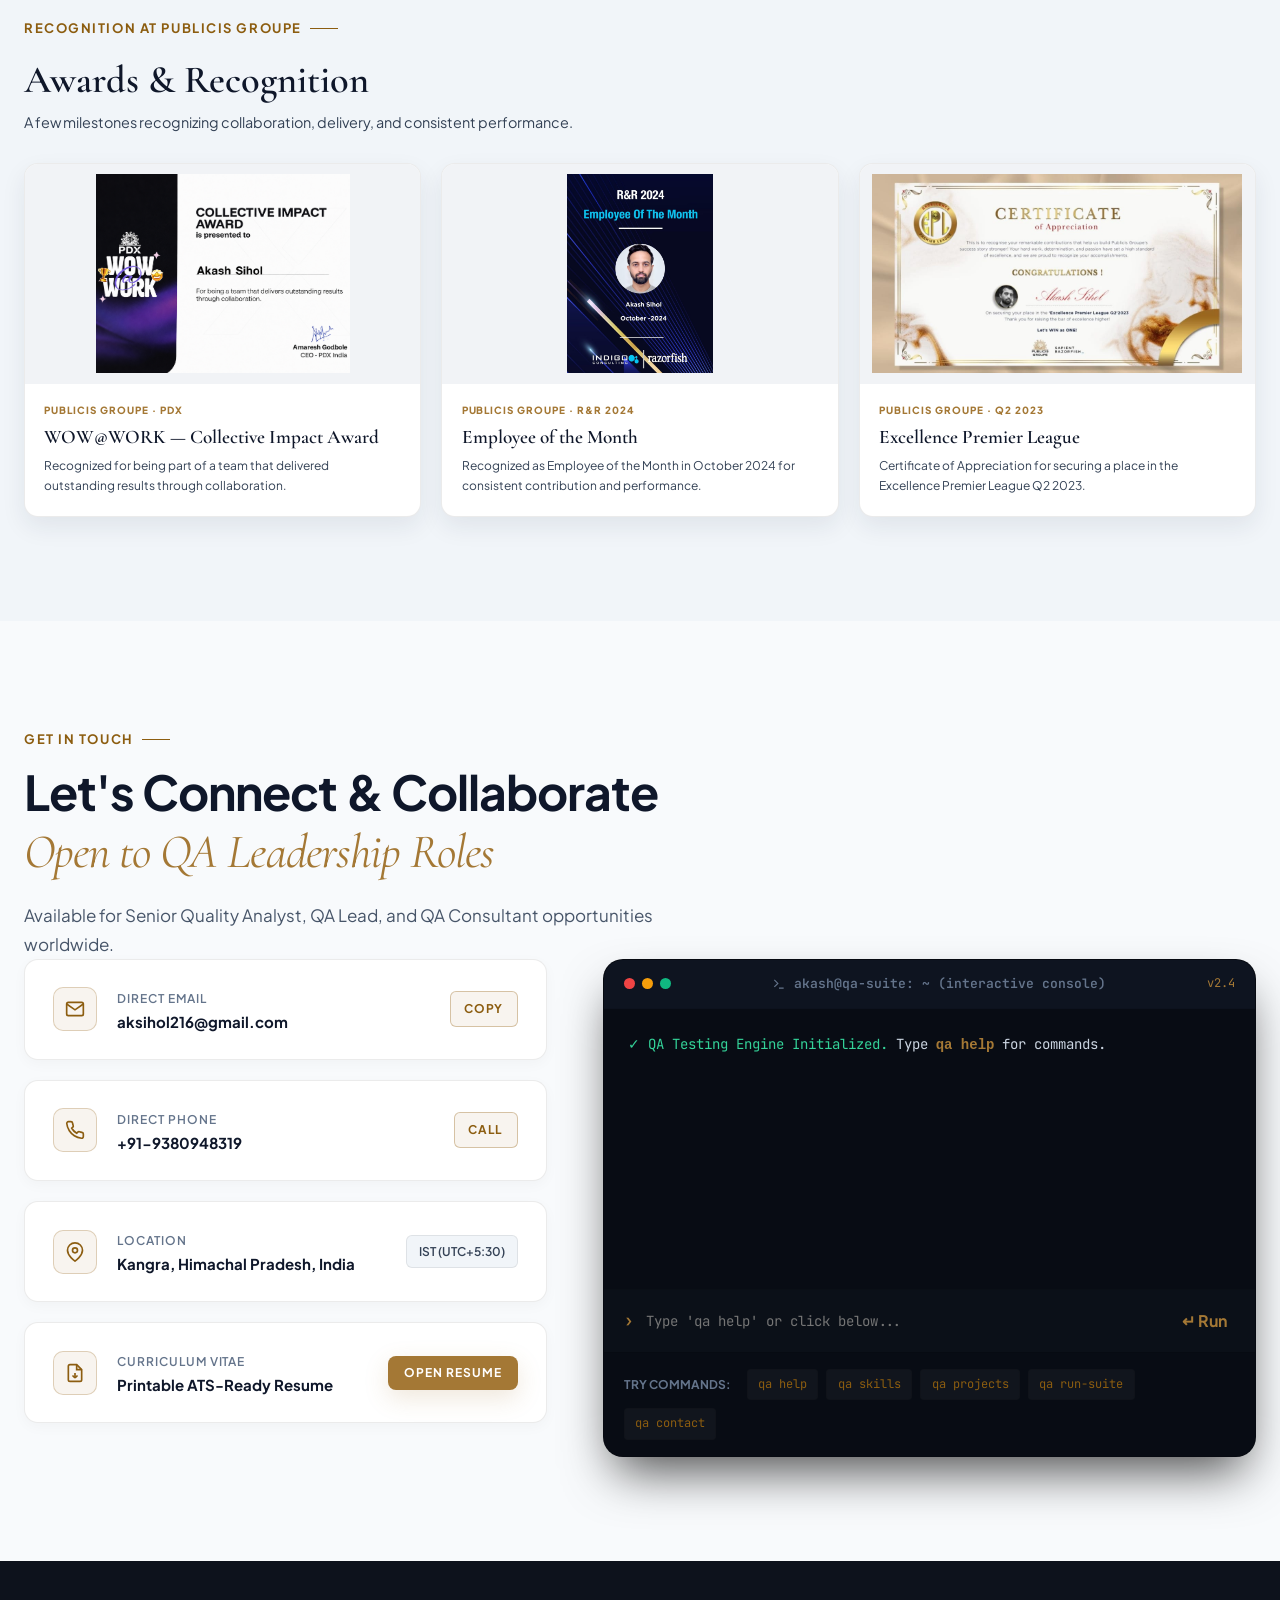
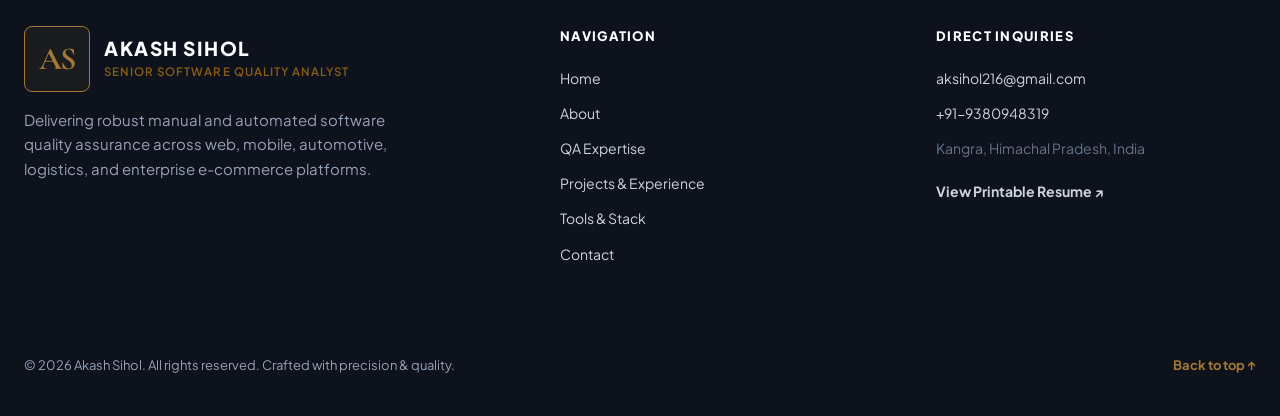
==== commit d1b84023: "chore: update QualiteSoft ending date to October 2022" ====
--- a/index.html
+++ b/index.html
@@ -598,7 +598,7 @@
               <div>
                 <div class="project-meta-row">
                   <span class="project-company">QualiteSoft</span>
-                  <span class="project-period">May 2019 – Dec 2022</span>
+                  <span class="project-period">May 2019 – Oct 2022</span>
                 </div>
                 <h3 class="project-title">Freight Club — Logistics</h3>
                 <p class="project-role-badge">Senior Software Test Engineer</p>
@@ -630,7 +630,7 @@
               <div>
                 <div class="project-meta-row">
                   <span class="project-company">QualiteSoft</span>
-                  <span class="project-period">May 2019 – Dec 2022</span>
+                  <span class="project-period">May 2019 – Oct 2022</span>
                 </div>
                 <h3 class="project-title">Cymax — Furniture E-Commerce</h3>
                 <p class="project-role-badge">Software Test Engineer</p>
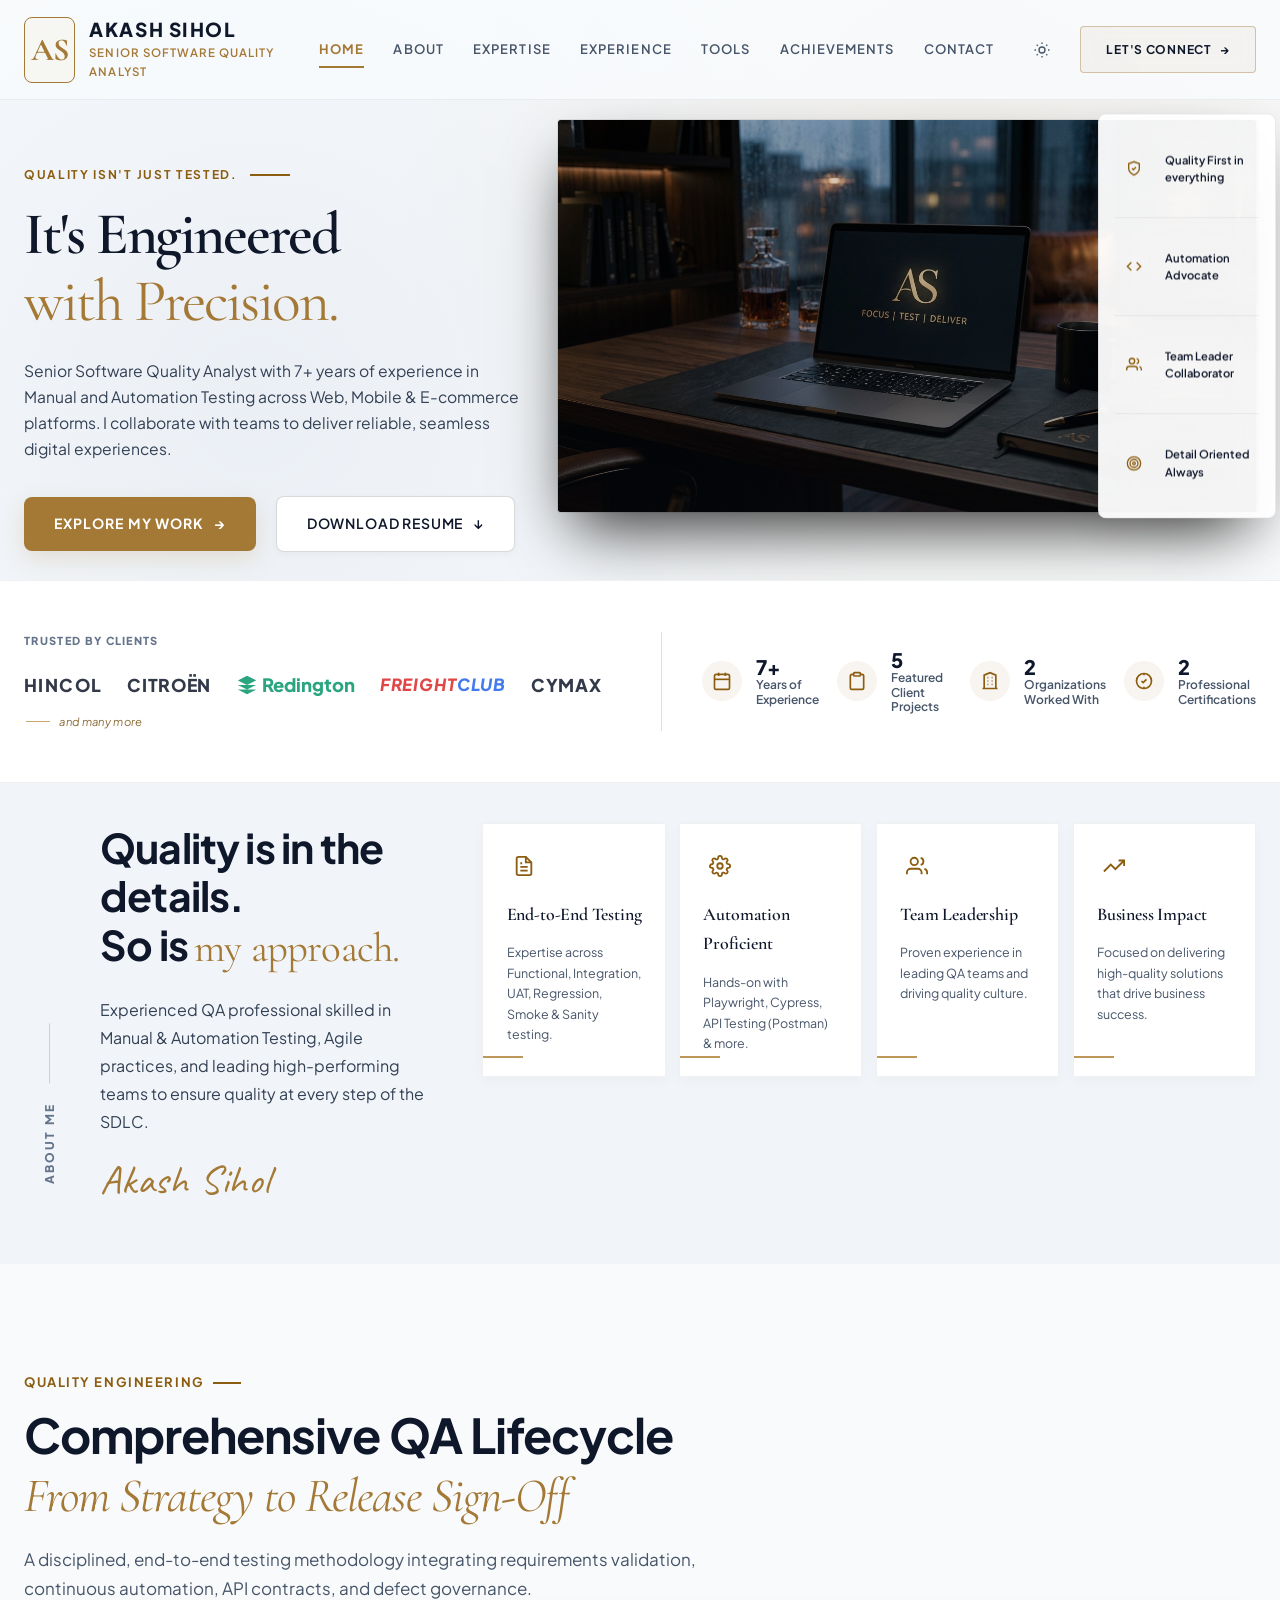
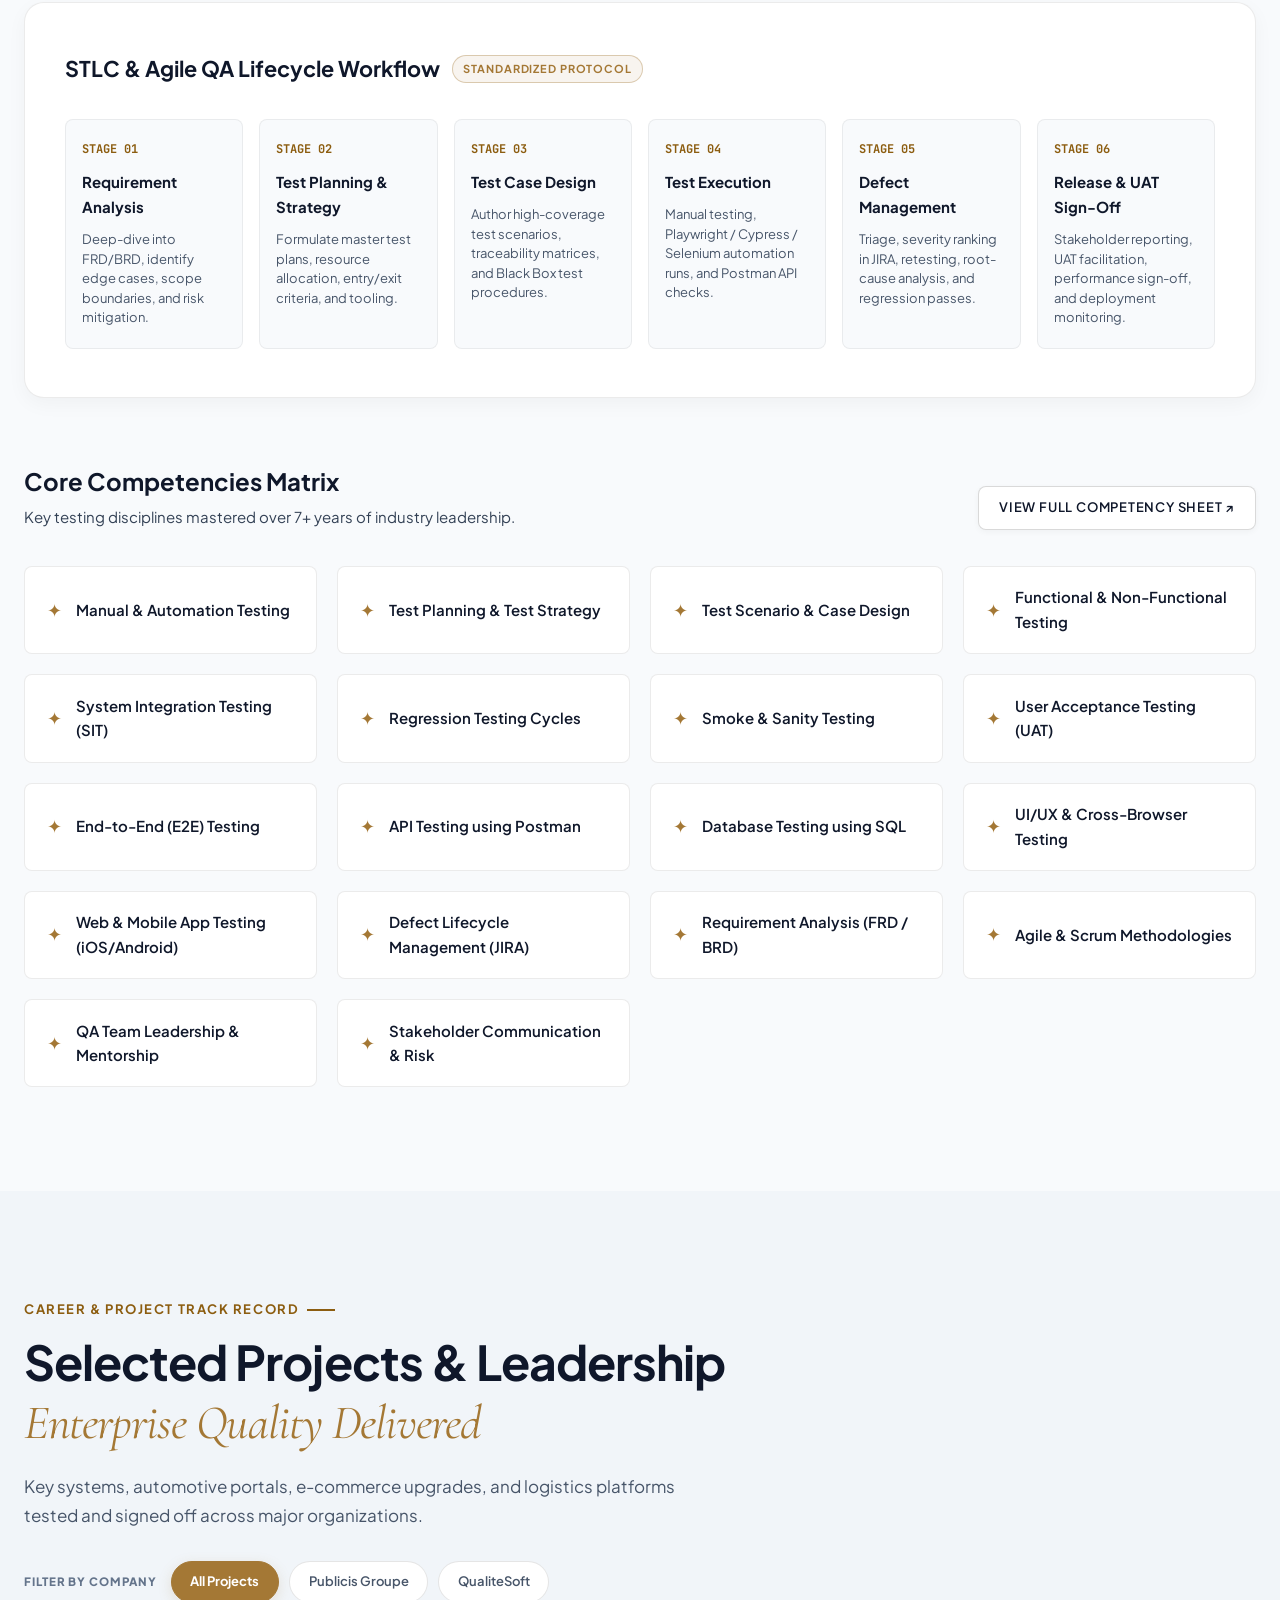
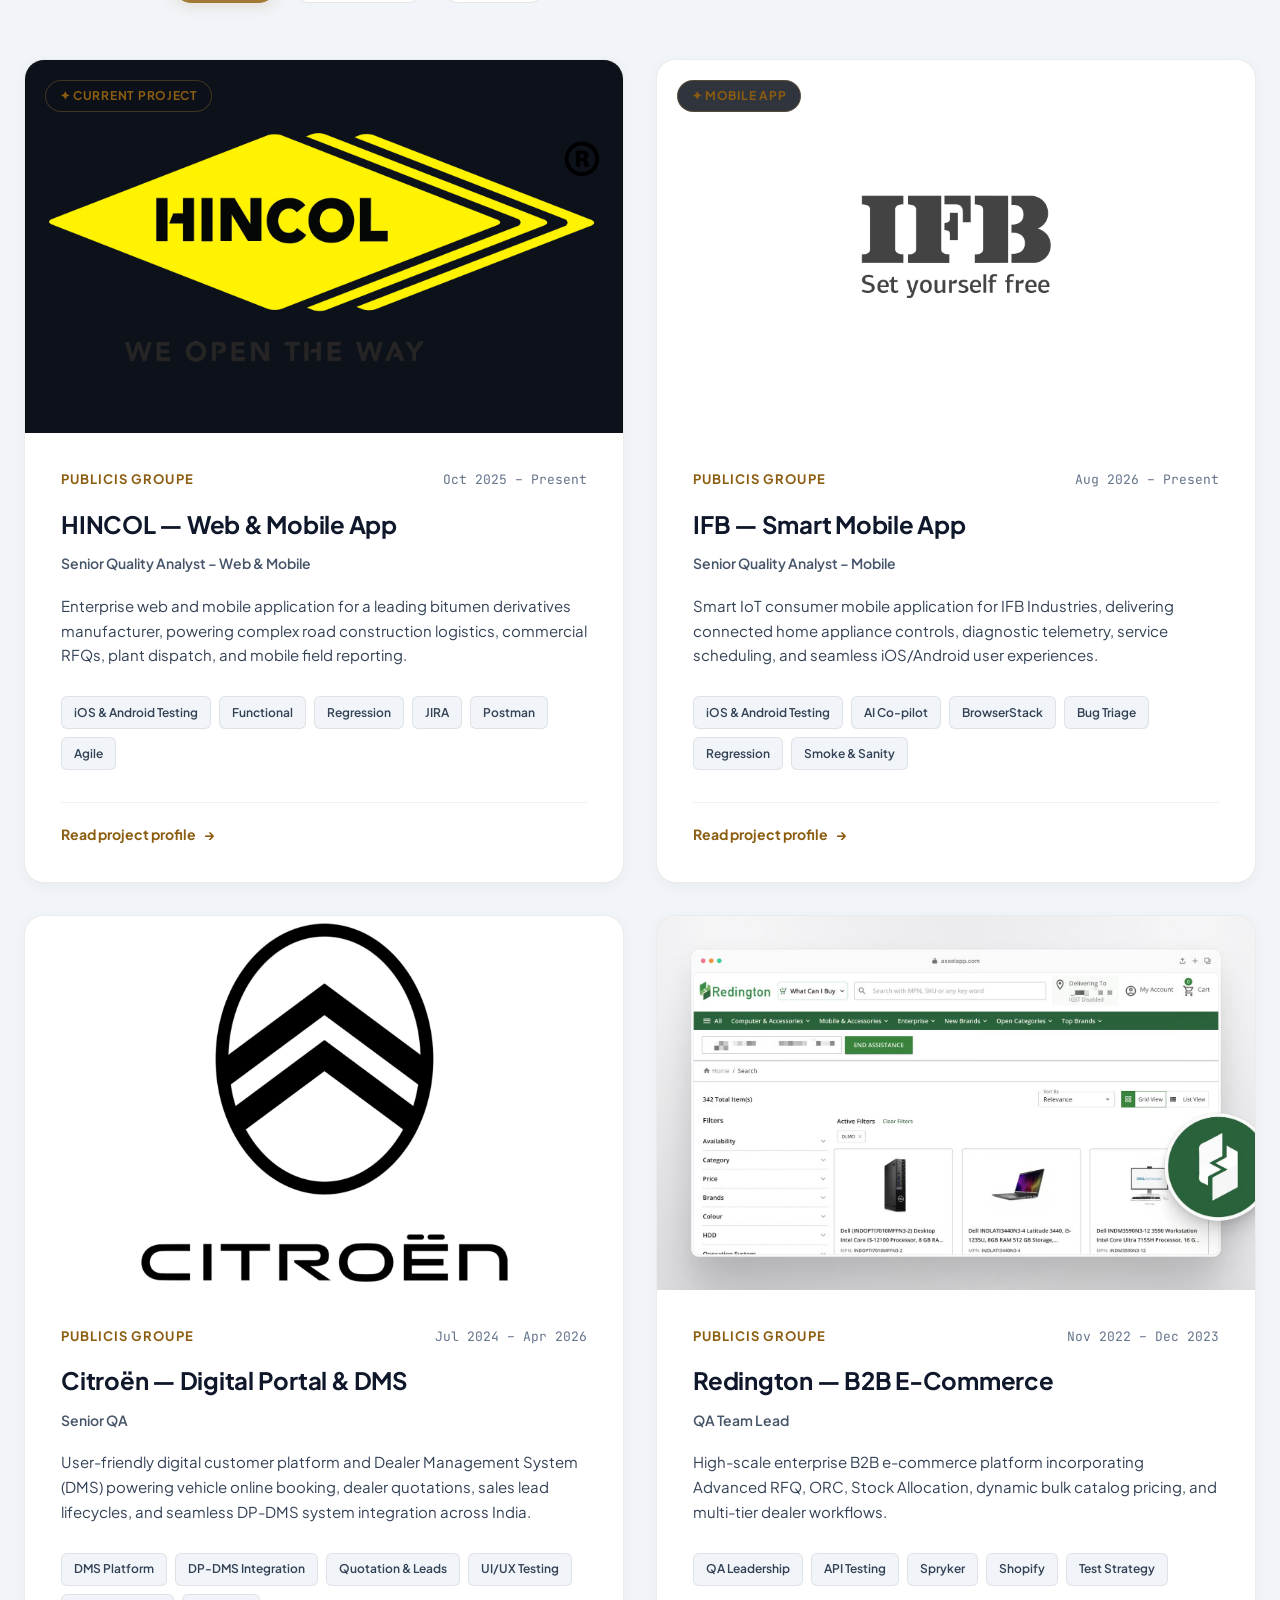
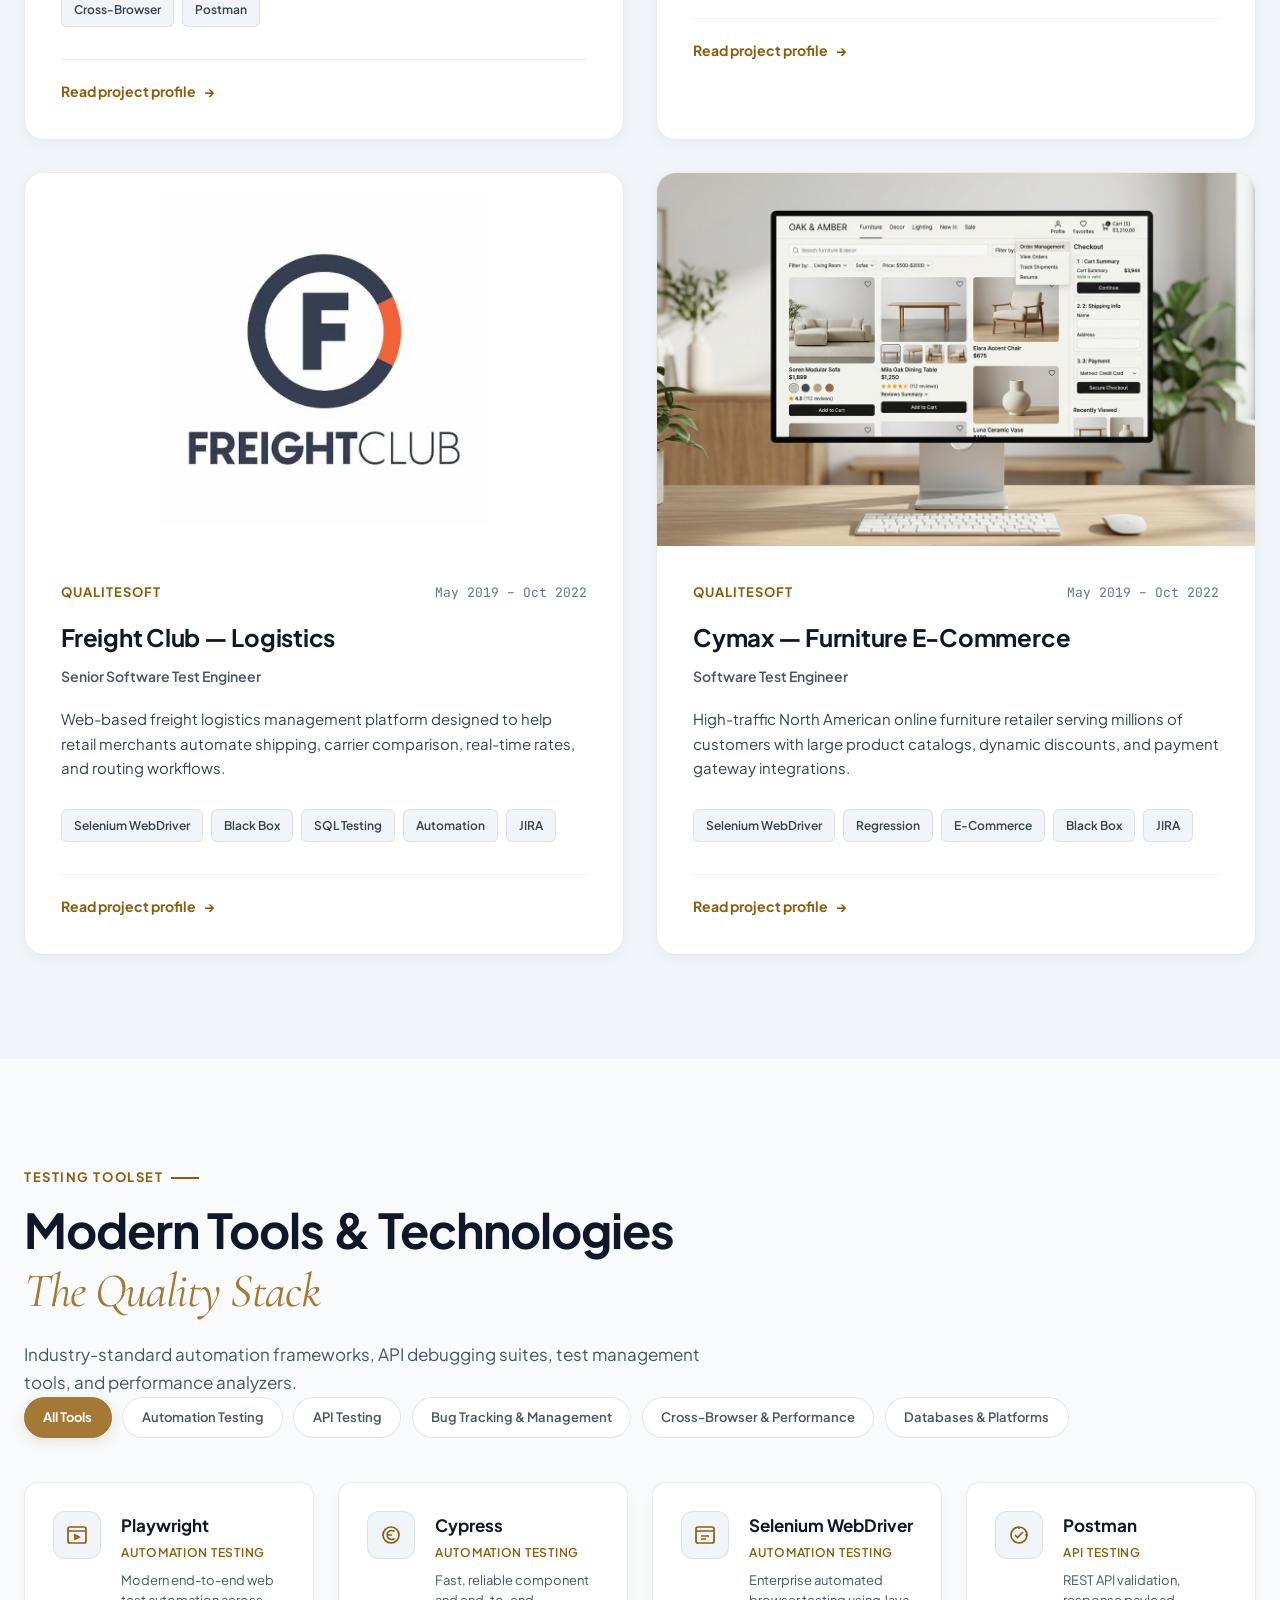
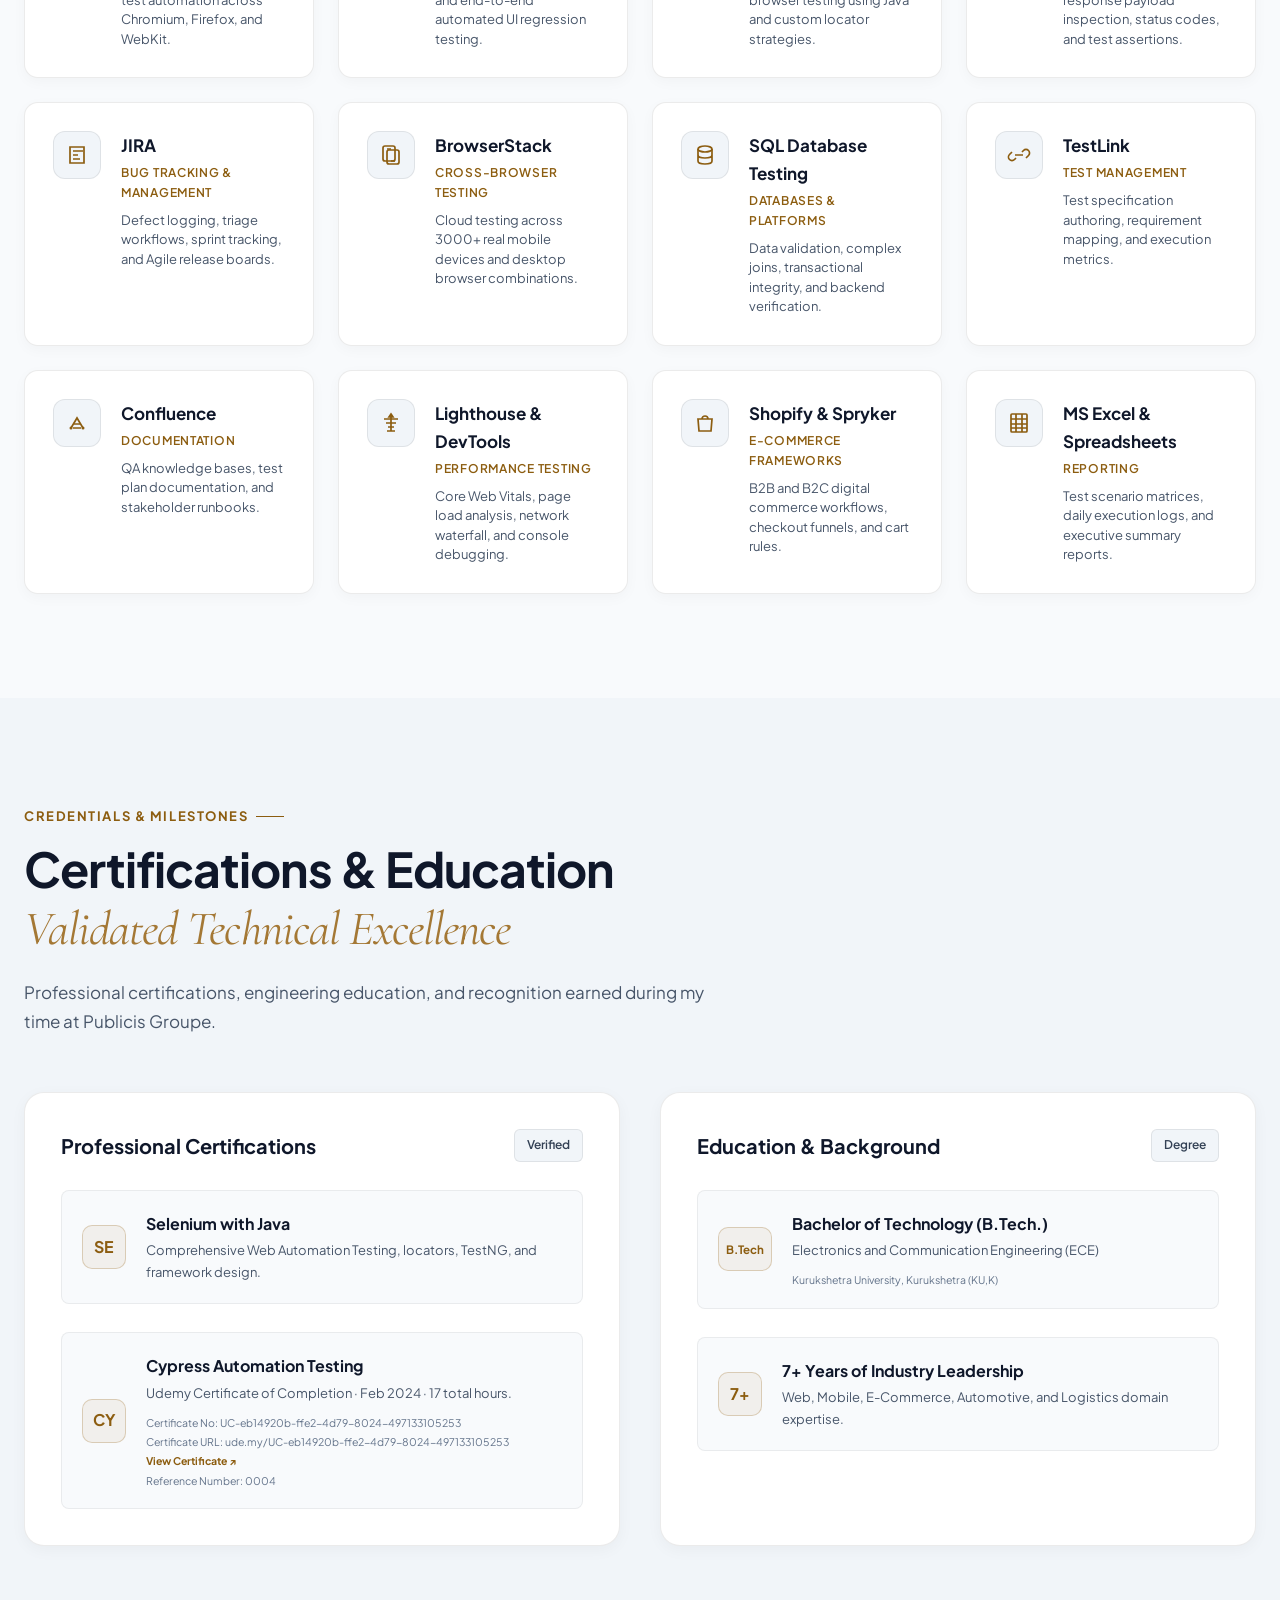
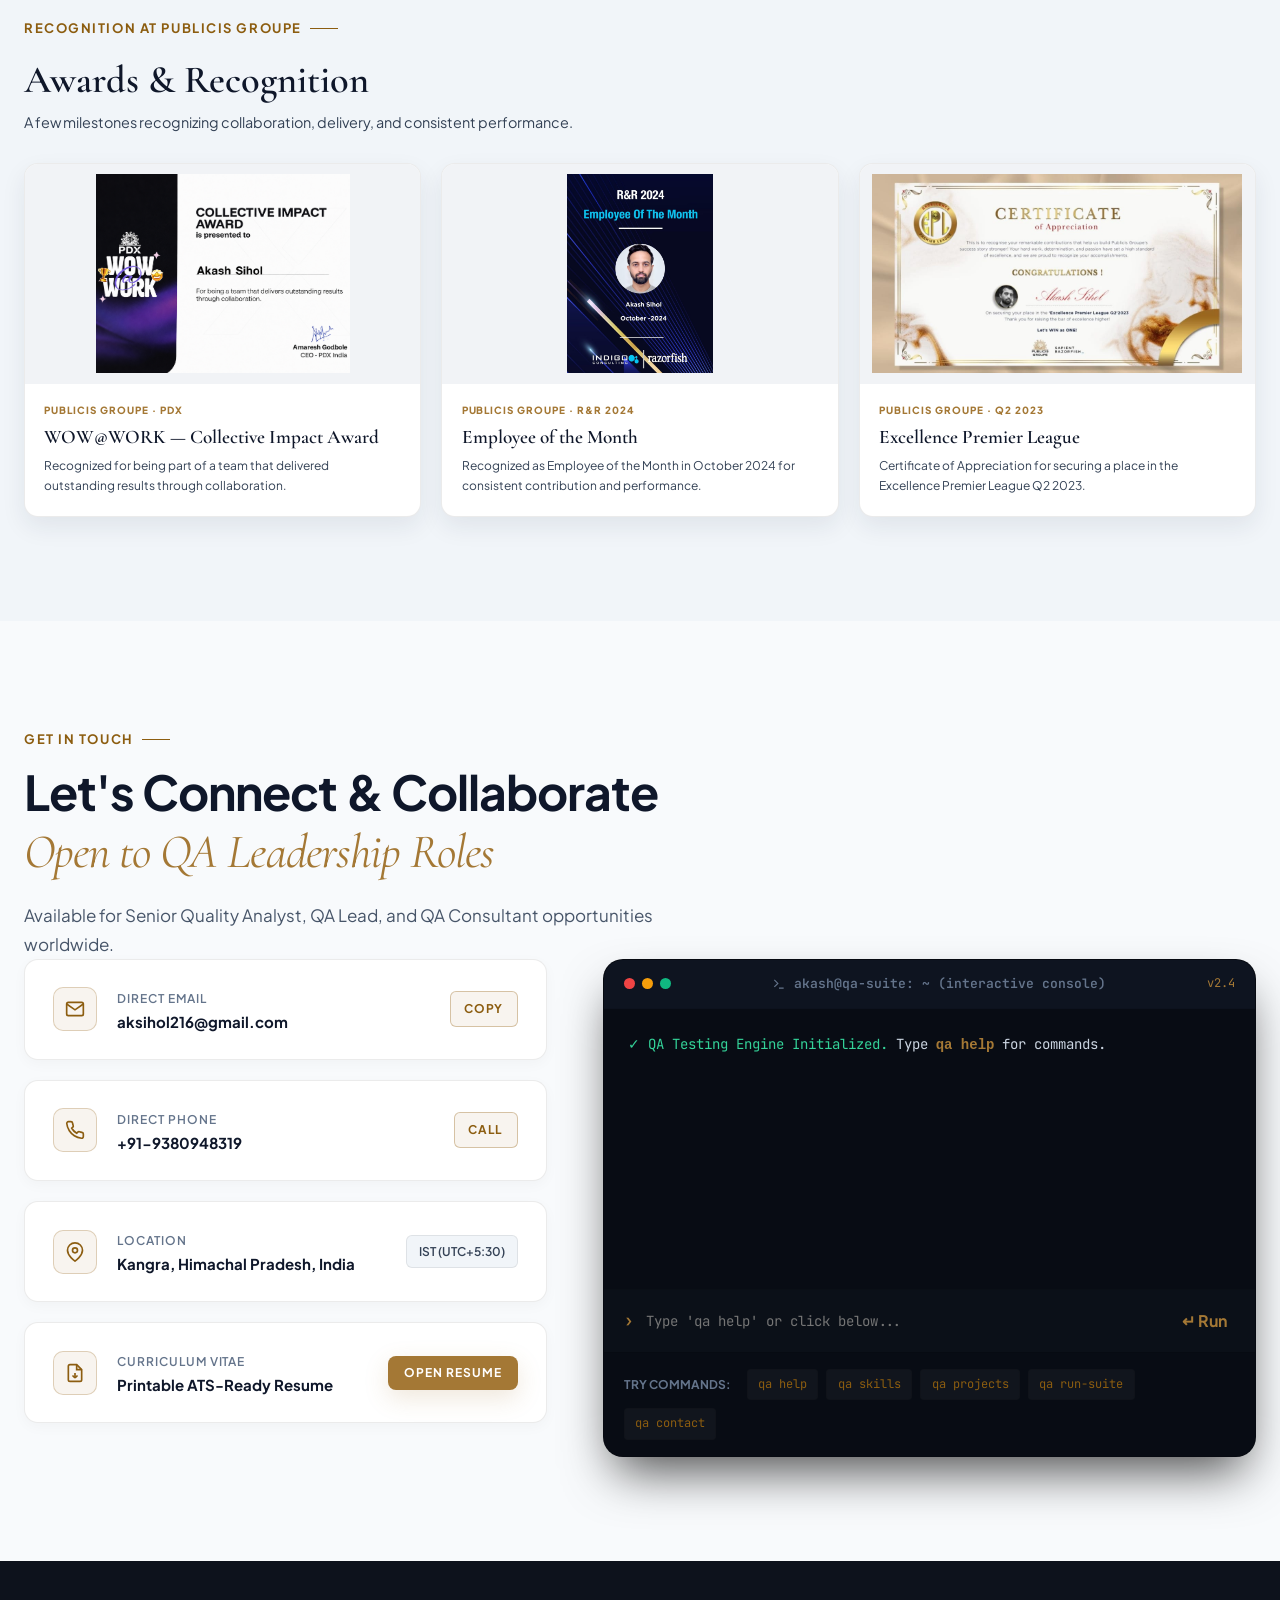
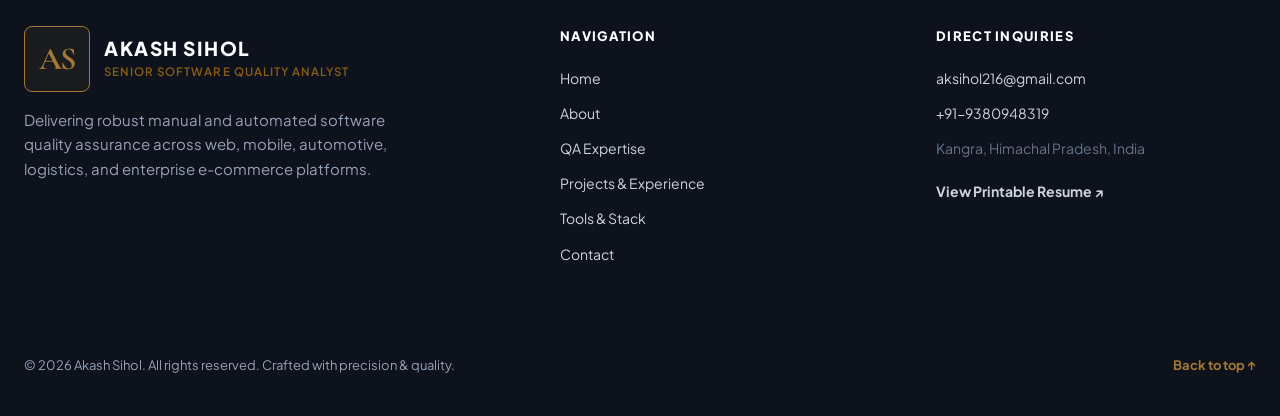
==== commit caec2e1b: "feat: add DMS platform and DP-DMS integration testing to Citroen experience across resume and portfo" ====
--- a/index.html
+++ b/index.html
@@ -536,17 +536,18 @@
                   <span class="project-company">Publicis Groupe</span>
                   <span class="project-period">Jul 2024 – Apr 2026</span>
                 </div>
-                <h3 class="project-title">Citroën — Automobile Platform</h3>
+                <h3 class="project-title">Citroën — Digital Portal &amp; DMS</h3>
                 <p class="project-role-badge">Senior QA</p>
                 <p class="project-description">
-                  User-friendly digital customer platform providing vehicle online booking, price comparison, digital showroom, deals, service booking, and dealer discovery across India.
+                  User-friendly digital customer platform and Dealer Management System (DMS) powering vehicle online booking, dealer quotations, sales lead lifecycles, and seamless DP-DMS system integration across India.
                 </p>
                 <div class="project-tags">
+                  <span class="tag">DMS Platform</span>
+                  <span class="tag">DP-DMS Integration</span>
+                  <span class="tag">Quotation &amp; Leads</span>
                   <span class="tag">UI/UX Testing</span>
                   <span class="tag">Cross-Browser</span>
-                  <span class="tag">End-to-End</span>
-                  <span class="tag">BrowserStack</span>
-                  <span class="tag">Regression</span>
+                  <span class="tag">Postman</span>
                 </div>
               </div>
               <div class="project-card-footer">
